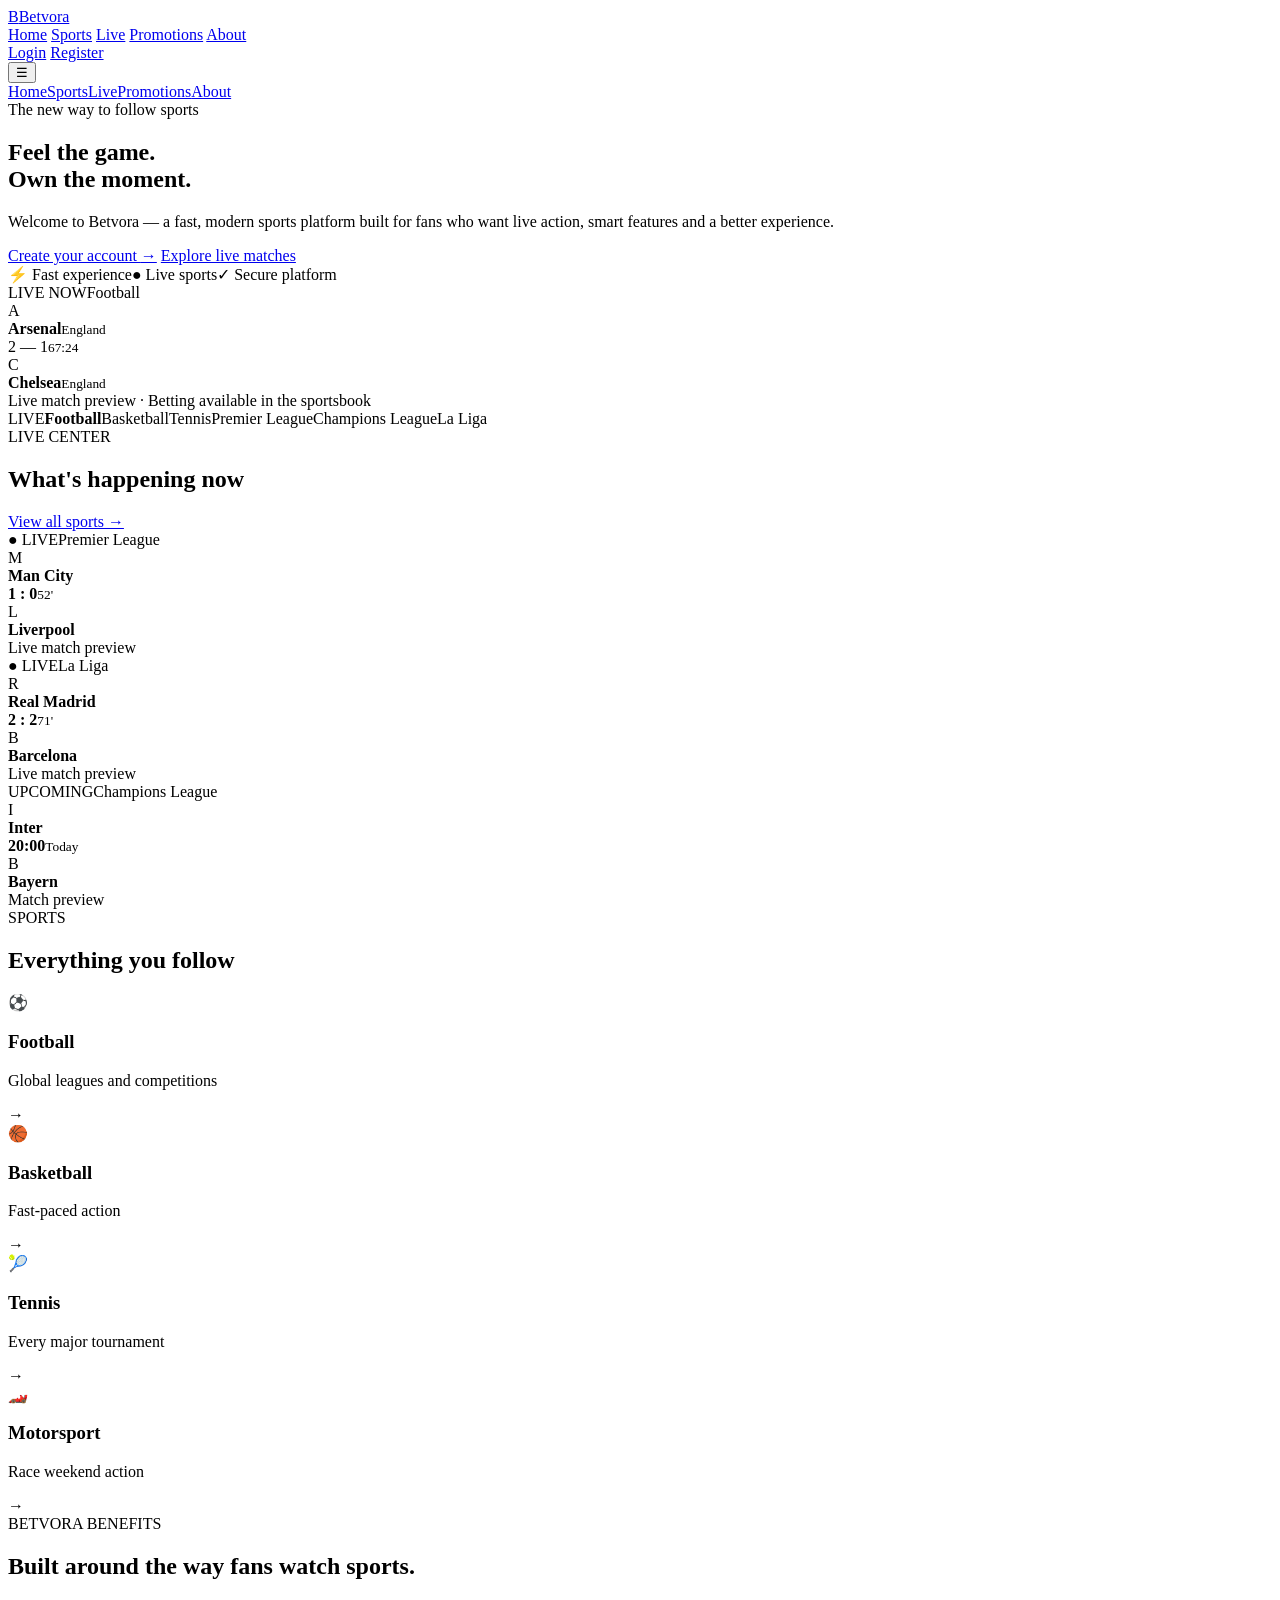
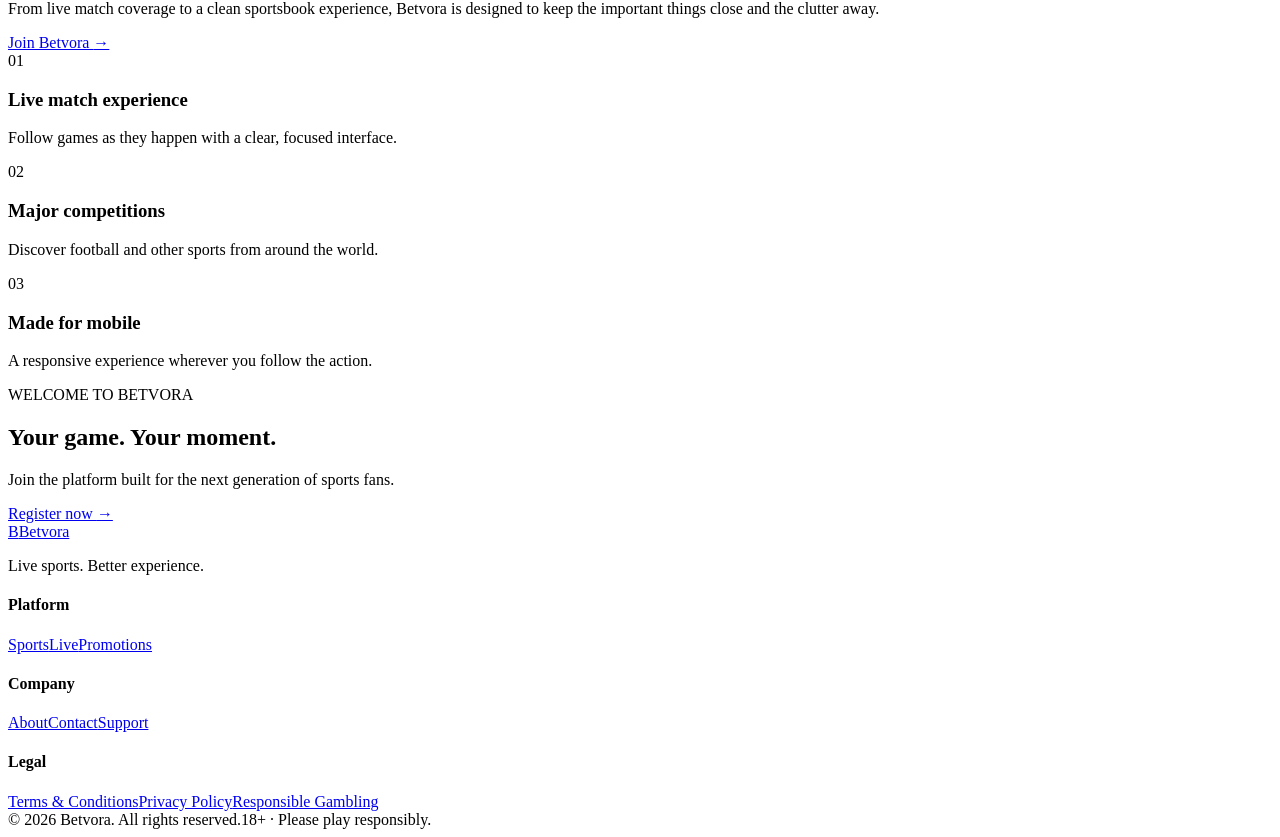
==== index.html @ aaeed939 "Create Betvora landing page" ====
<!DOCTYPE html>
<html lang="en">
<head>
  <meta charset="UTF-8">
  <meta name="viewport" content="width=device-width, initial-scale=1.0">
  <meta name="description" content="Betvora — your modern destination for live sports, football and exciting promotions.">
  <title>Betvora — Live Sports. Better Experience.</title>
  <link rel="stylesheet" href="style.css">
</head>
<body>
  <header class="site-header">
    <div class="container nav-wrap">
      <a class="brand" href="#home" aria-label="Betvora home"><span class="brand-mark">B</span><span>Betvora</span></a>
      <nav class="desktop-nav" aria-label="Main navigation">
        <a href="#home">Home</a>
        <a href="#sports">Sports</a>
        <a href="#live">Live</a>
        <a href="#promotions">Promotions</a>
        <a href="#about">About</a>
      </nav>
      <div class="nav-actions">
        <a class="login-btn" href="#login">Login</a>
        <a class="primary-btn small" href="#register">Register</a>
      </div>
      <button class="menu-btn" id="menuBtn" aria-label="Open menu" aria-expanded="false">☰</button>
    </div>
    <nav class="mobile-nav" id="mobileNav" aria-label="Mobile navigation">
      <a href="#home">Home</a><a href="#sports">Sports</a><a href="#live">Live</a><a href="#promotions">Promotions</a><a href="#about">About</a>
    </nav>
  </header>

  <main>
    <section class="hero" id="home">
      <div class="hero-glow"></div>
      <div class="container hero-grid">
        <div class="hero-copy">
          <div class="eyebrow"><span class="pulse"></span> The new way to follow sports</div>
          <h1>Feel the game.<br><span>Own the moment.</span></h1>
          <p>Welcome to Betvora — a fast, modern sports platform built for fans who want live action, smart features and a better experience.</p>
          <div class="hero-actions">
            <a class="primary-btn" href="#register">Create your account <span>→</span></a>
            <a class="ghost-btn" href="#live">Explore live matches</a>
          </div>
          <div class="trust-row"><span>⚡ Fast experience</span><span>● Live sports</span><span>✓ Secure platform</span></div>
        </div>
        <div class="hero-card">
          <div class="hero-card-top"><span class="live-dot">LIVE NOW</span><span>Football</span></div>
          <div class="featured-match">
            <div class="club"><div class="club-logo">A</div><strong>Arsenal</strong><small>England</small></div>
            <div class="match-score"><span>2 — 1</span><small>67:24</small></div>
            <div class="club"><div class="club-logo alt">C</div><strong>Chelsea</strong><small>England</small></div>
          </div>
          <div class="preview-note">Live match preview · Betting available in the sportsbook</div>
        </div>
      </div>
    </section>

    <section class="ticker">
      <div class="container ticker-inner"><span>LIVE</span><strong>Football</strong><span>Basketball</span><span>Tennis</span><span>Premier League</span><span>Champions League</span><span>La Liga</span></div>
    </section>

    <section class="section" id="live">
      <div class="container">
        <div class="section-heading"><div><span class="section-kicker">LIVE CENTER</span><h2>What's happening now</h2></div><a href="#sports" class="text-link">View all sports →</a></div>
        <div class="match-grid">
          <article class="match-card live-card"><div class="card-meta"><span class="live-label">● LIVE</span><span>Premier League</span></div><div class="teams"><div><div class="mini-logo">M</div><b>Man City</b></div><div class="live-score"><b>1 : 0</b><small>52'</small></div><div><div class="mini-logo">L</div><b>Liverpool</b></div></div><div class="preview-bar">Live match preview</div></article>
          <article class="match-card live-card"><div class="card-meta"><span class="live-label">● LIVE</span><span>La Liga</span></div><div class="teams"><div><div class="mini-logo">R</div><b>Real Madrid</b></div><div class="live-score"><b>2 : 2</b><small>71'</small></div><div><div class="mini-logo">B</div><b>Barcelona</b></div></div><div class="preview-bar">Live match preview</div></article>
          <article class="match-card"><div class="card-meta"><span class="upcoming-label">UPCOMING</span><span>Champions League</span></div><div class="teams"><div><div class="mini-logo">I</div><b>Inter</b></div><div class="live-score"><b>20:00</b><small>Today</small></div><div><div class="mini-logo">B</div><b>Bayern</b></div></div><div class="preview-bar">Match preview</div></article>
        </div>
      </div>
    </section>

    <section class="section dark-section" id="sports">
      <div class="container">
        <div class="section-heading"><div><span class="section-kicker">SPORTS</span><h2>Everything you follow</h2></div></div>
        <div class="sports-grid">
          <div class="sport-card featured"><span class="sport-icon">⚽</span><h3>Football</h3><p>Global leagues and competitions</p><span class="arrow">→</span></div>
          <div class="sport-card"><span class="sport-icon">🏀</span><h3>Basketball</h3><p>Fast-paced action</p><span class="arrow">→</span></div>
          <div class="sport-card"><span class="sport-icon">🎾</span><h3>Tennis</h3><p>Every major tournament</p><span class="arrow">→</span></div>
          <div class="sport-card"><span class="sport-icon">🏎️</span><h3>Motorsport</h3><p>Race weekend action</p><span class="arrow">→</span></div>
        </div>
      </div>
    </section>

    <section class="section" id="promotions">
      <div class="container promo-grid">
        <div><span class="section-kicker">BETVORA BENEFITS</span><h2>Built around the way fans watch sports.</h2><p class="section-text">From live match coverage to a clean sportsbook experience, Betvora is designed to keep the important things close and the clutter away.</p><a class="primary-btn" href="#register">Join Betvora <span>→</span></a></div>
        <div class="benefit-list"><div><span>01</span><div><h3>Live match experience</h3><p>Follow games as they happen with a clear, focused interface.</p></div></div><div><span>02</span><div><h3>Major competitions</h3><p>Discover football and other sports from around the world.</p></div></div><div><span>03</span><div><h3>Made for mobile</h3><p>A responsive experience wherever you follow the action.</p></div></div></div>
      </div>
    </section>

    <section class="cta" id="about"><div class="container"><span class="section-kicker">WELCOME TO BETVORA</span><h2>Your game. Your moment.</h2><p>Join the platform built for the next generation of sports fans.</p><a class="primary-btn" href="#register">Register now <span>→</span></a></div></section>
  </main>

  <footer class="footer"><div class="container footer-grid"><div><a class="brand" href="#home"><span class="brand-mark">B</span><span>Betvora</span></a><p>Live sports. Better experience.</p></div><div><h4>Platform</h4><a href="#sports">Sports</a><a href="#live">Live</a><a href="#promotions">Promotions</a></div><div><h4>Company</h4><a href="#about">About</a><a href="#contact">Contact</a><a href="#support">Support</a></div><div><h4>Legal</h4><a href="#terms">Terms & Conditions</a><a href="#privacy">Privacy Policy</a><a href="#responsible">Responsible Gambling</a></div></div><div class="container footer-bottom"><span>© 2026 Betvora. All rights reserved.</span><span>18+ · Please play responsibly.</span></div></footer>
  <script src="script.js"></script>
</body>
</html>
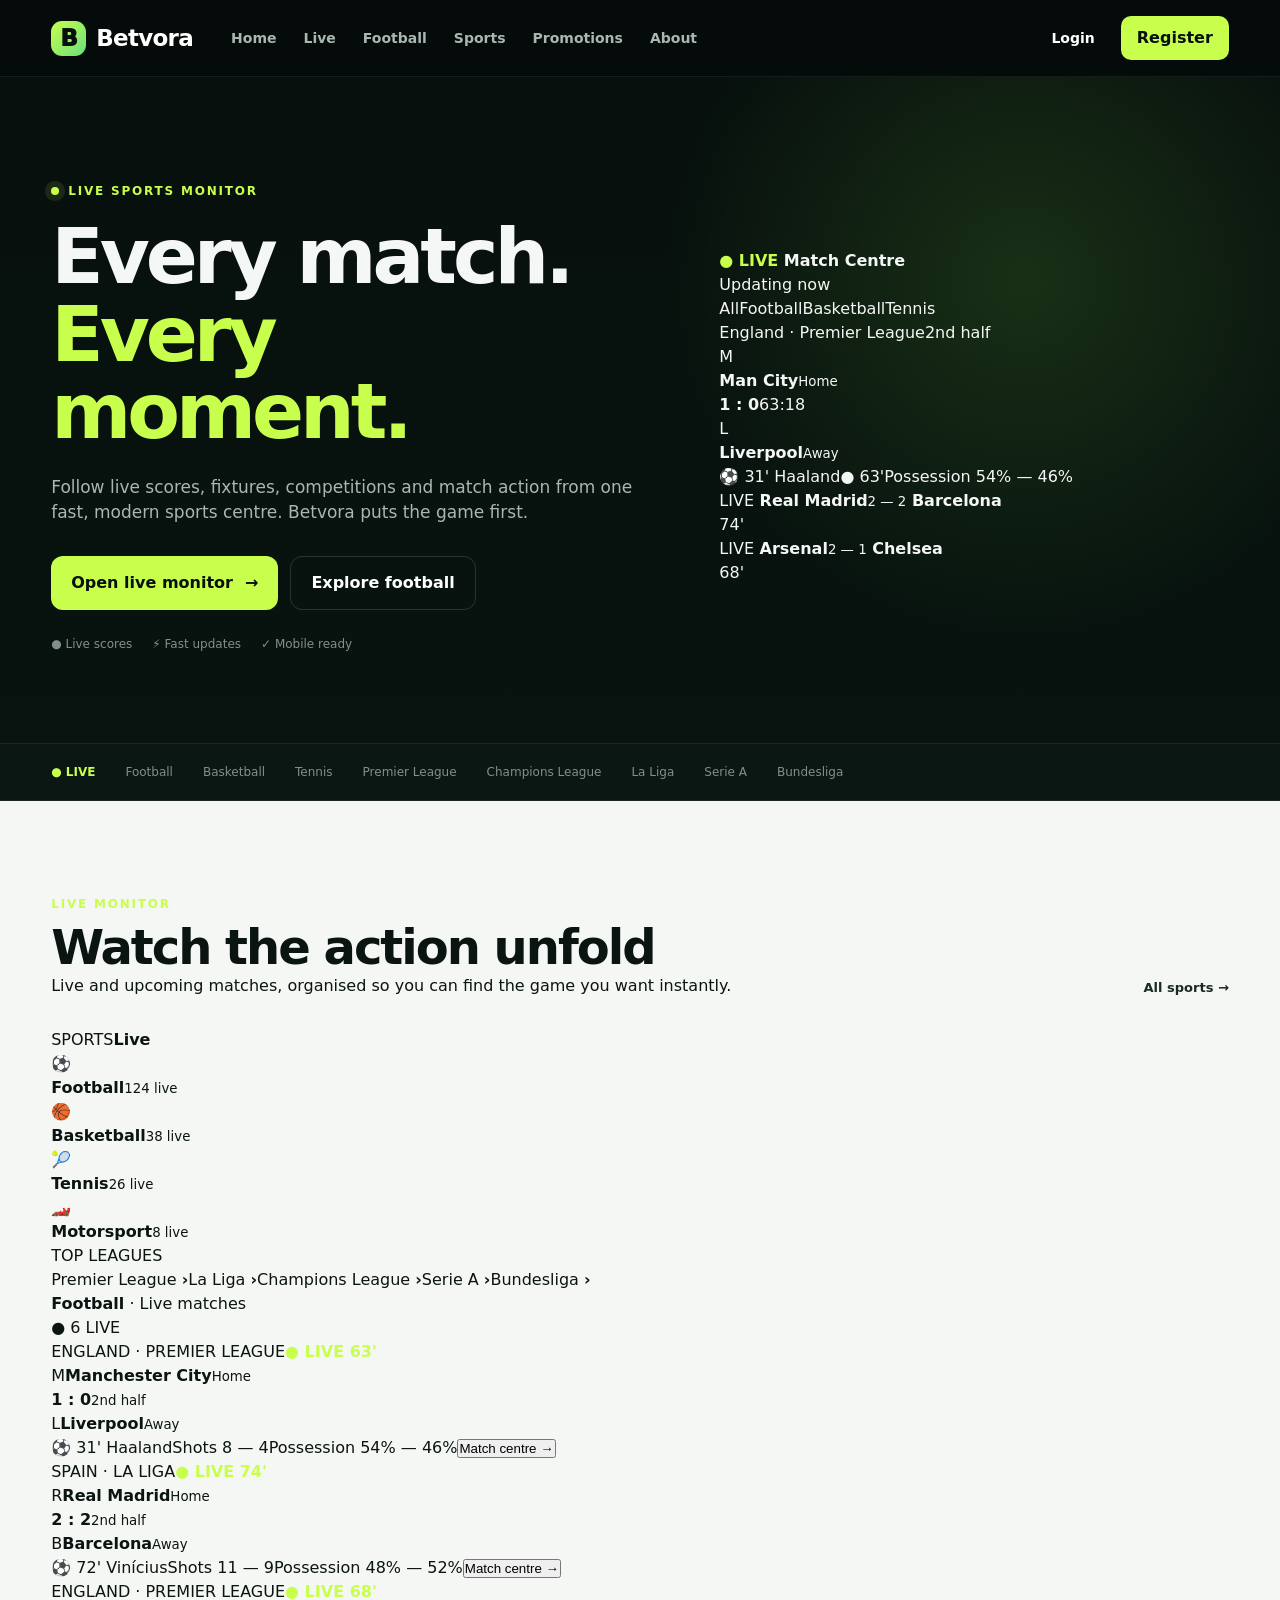
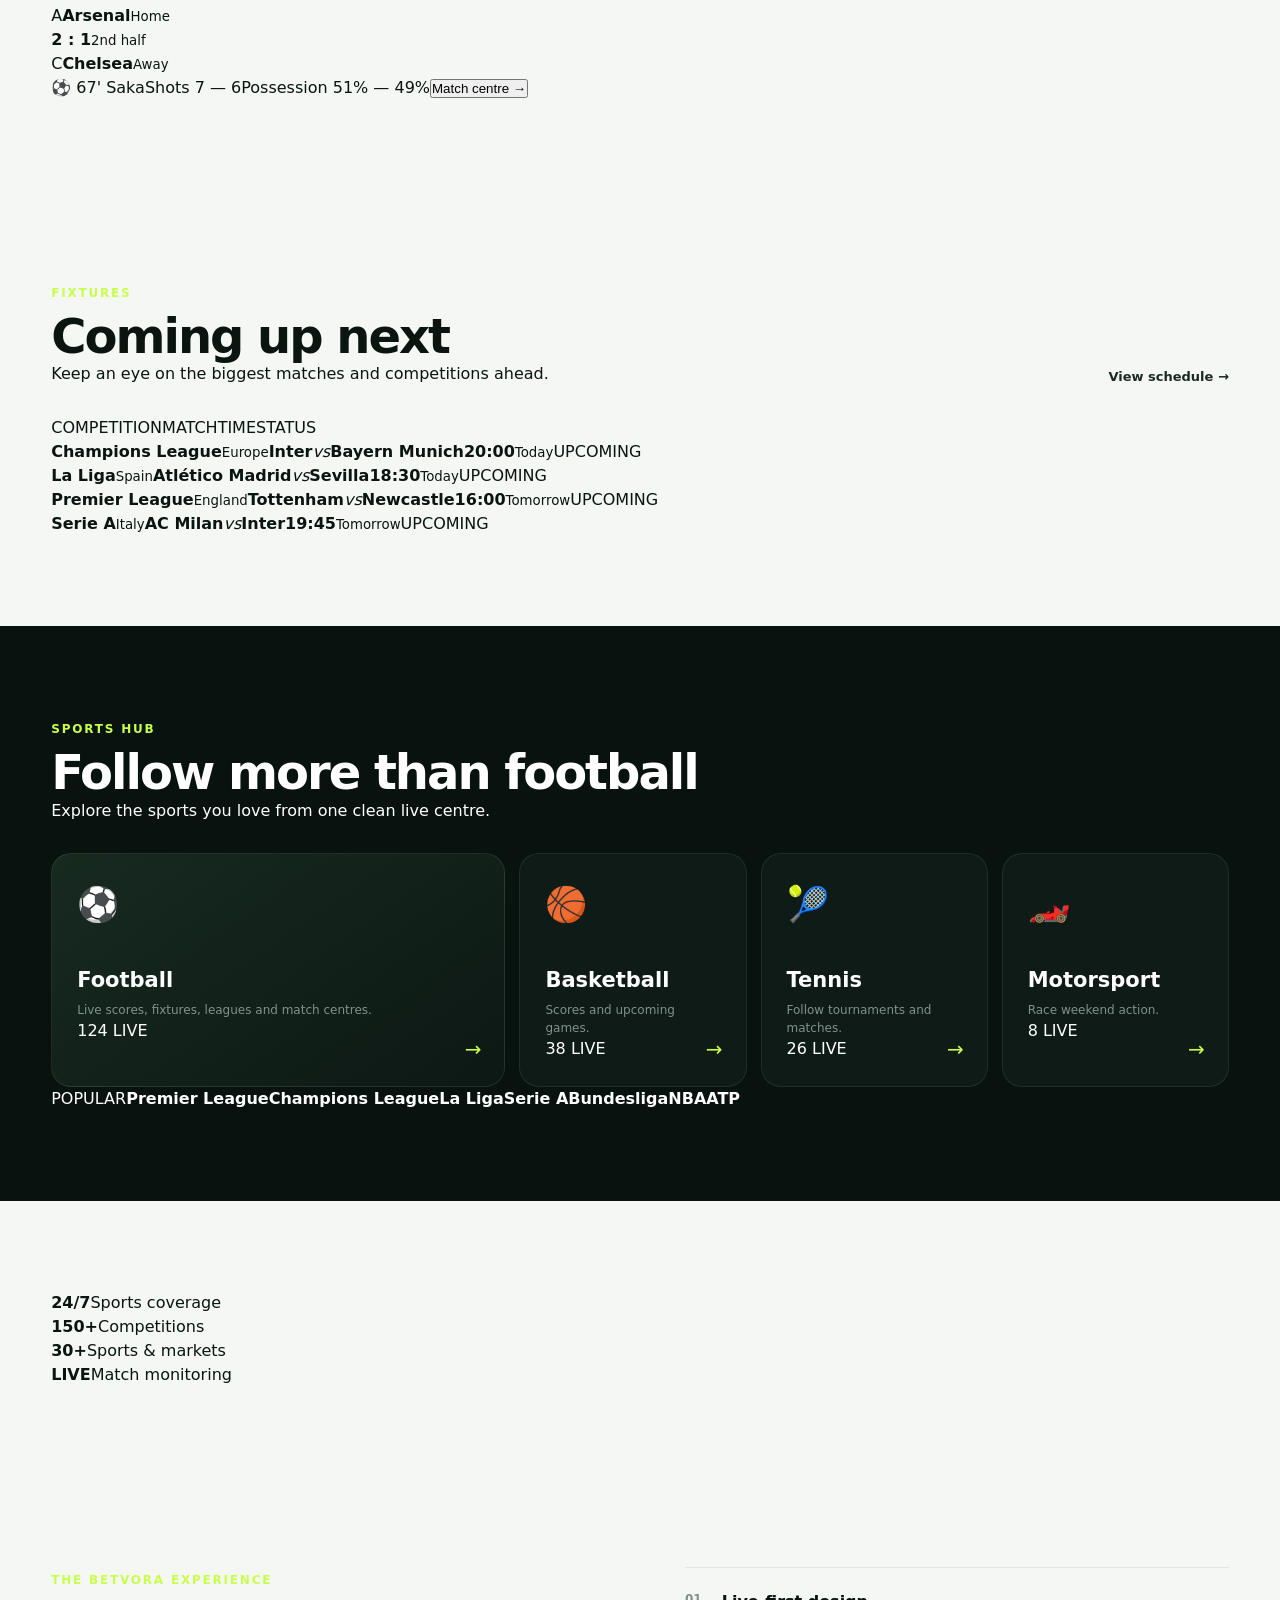
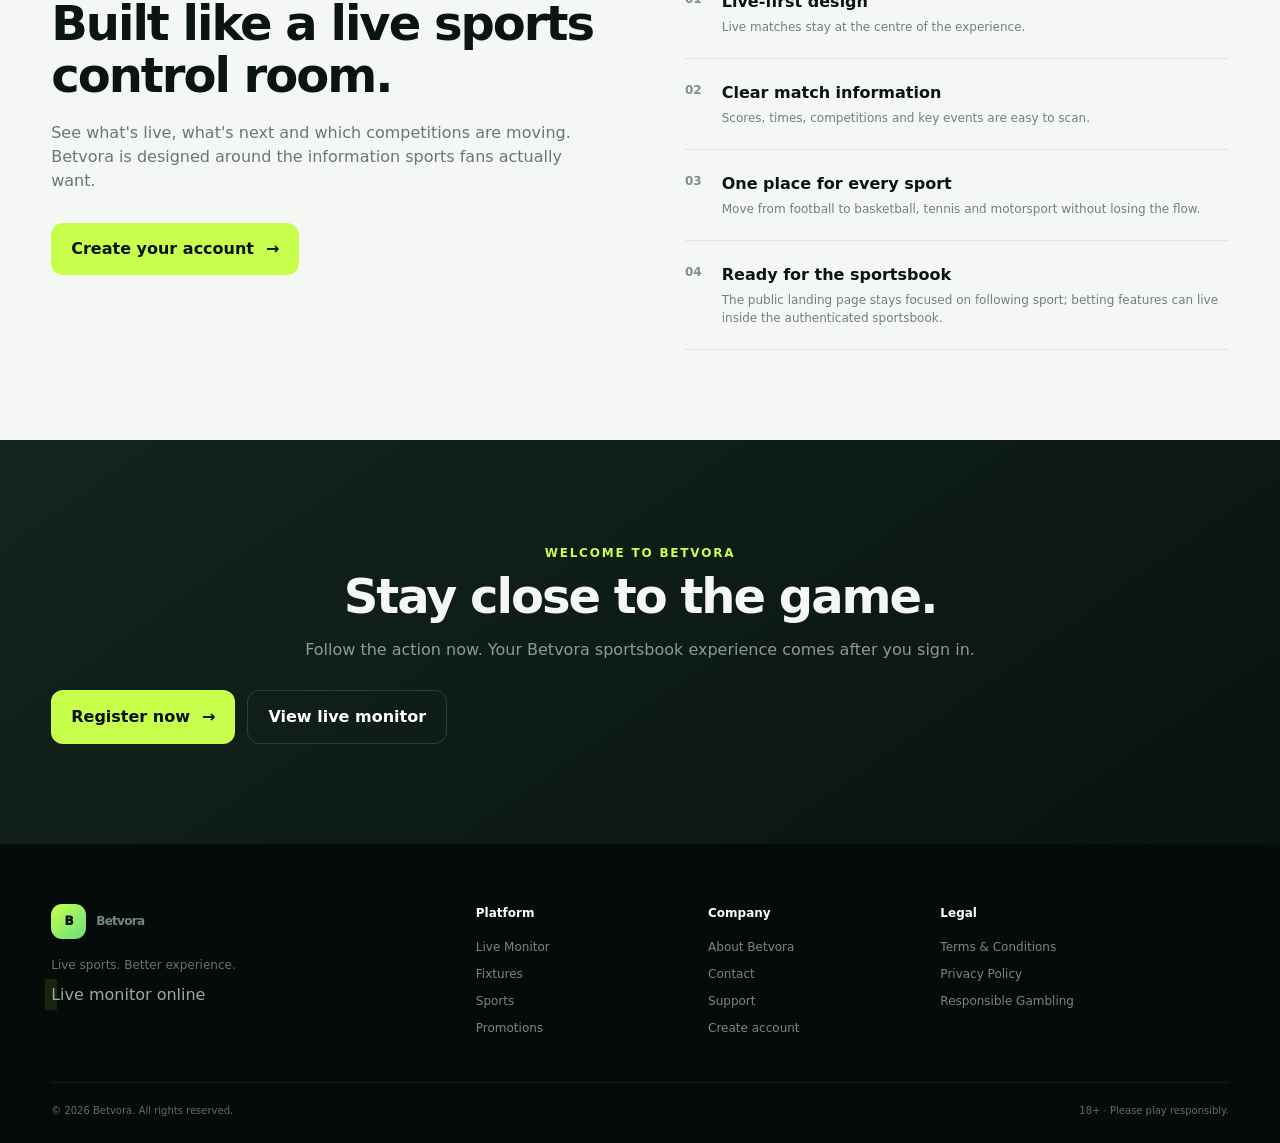
==== commit a866280d: "Redesign Betvora landing page with long live-monitor layout" ====
--- a/index.html
+++ b/index.html
@@ -3,96 +3,103 @@
 <head>
   <meta charset="UTF-8">
   <meta name="viewport" content="width=device-width, initial-scale=1.0">
-  <meta name="description" content="Betvora — your modern destination for live sports, football and exciting promotions.">
-  <title>Betvora — Live Sports. Better Experience.</title>
+  <meta name="description" content="Betvora — live sports, match centre, fixtures and football coverage in one modern platform.">
+  <meta name="theme-color" content="#06110d">
+  <link rel="icon" type="image/svg+xml" href="favicon.svg">
+  <link rel="shortcut icon" href="favicon.svg">
+  <title>Betvora — Live Sports & Match Centre</title>
   <link rel="stylesheet" href="style.css">
 </head>
 <body>
   <header class="site-header">
     <div class="container nav-wrap">
-      <a class="brand" href="#home" aria-label="Betvora home"><span class="brand-mark">B</span><span>Betvora</span></a>
+      <a class="brand" href="#home" aria-label="Betvora home"><span class="brand-mark"><span>B</span></span><span>Betvora</span></a>
       <nav class="desktop-nav" aria-label="Main navigation">
-        <a href="#home">Home</a>
-        <a href="#sports">Sports</a>
-        <a href="#live">Live</a>
-        <a href="#promotions">Promotions</a>
-        <a href="#about">About</a>
+        <a class="active" href="#home">Home</a><a href="#live">Live</a><a href="#football">Football</a><a href="#sports">Sports</a><a href="#promotions">Promotions</a><a href="#about">About</a>
       </nav>
-      <div class="nav-actions">
-        <a class="login-btn" href="#login">Login</a>
-        <a class="primary-btn small" href="#register">Register</a>
-      </div>
+      <div class="nav-actions"><a class="login-btn" href="#login">Login</a><a class="primary-btn small" href="#register">Register</a></div>
       <button class="menu-btn" id="menuBtn" aria-label="Open menu" aria-expanded="false">☰</button>
     </div>
     <nav class="mobile-nav" id="mobileNav" aria-label="Mobile navigation">
-      <a href="#home">Home</a><a href="#sports">Sports</a><a href="#live">Live</a><a href="#promotions">Promotions</a><a href="#about">About</a>
+      <a href="#home">Home</a><a href="#live">Live</a><a href="#football">Football</a><a href="#sports">Sports</a><a href="#promotions">Promotions</a><a href="#about">About</a>
     </nav>
   </header>
 
   <main>
     <section class="hero" id="home">
-      <div class="hero-glow"></div>
-      <div class="container hero-grid">
+      <div class="hero-grid container">
         <div class="hero-copy">
-          <div class="eyebrow"><span class="pulse"></span> The new way to follow sports</div>
-          <h1>Feel the game.<br><span>Own the moment.</span></h1>
-          <p>Welcome to Betvora — a fast, modern sports platform built for fans who want live action, smart features and a better experience.</p>
-          <div class="hero-actions">
-            <a class="primary-btn" href="#register">Create your account <span>→</span></a>
-            <a class="ghost-btn" href="#live">Explore live matches</a>
+          <div class="eyebrow"><span class="pulse"></span> LIVE SPORTS MONITOR</div>
+          <h1>Every match.<br><span>Every moment.</span></h1>
+          <p>Follow live scores, fixtures, competitions and match action from one fast, modern sports centre. Betvora puts the game first.</p>
+          <div class="hero-actions"><a class="primary-btn" href="#live">Open live monitor <span>→</span></a><a class="ghost-btn" href="#football">Explore football</a></div>
+          <div class="trust-row"><span>● Live scores</span><span>⚡ Fast updates</span><span>✓ Mobile ready</span></div>
+        </div>
+
+        <div class="monitor-shell">
+          <div class="monitor-top"><div><span class="live-dot">● LIVE</span><b> Match Centre</b></div><span class="monitor-time">Updating now</span></div>
+          <div class="monitor-tabs"><span class="selected">All</span><span>Football</span><span>Basketball</span><span>Tennis</span></div>
+          <div class="monitor-feature">
+            <div class="competition-line"><span>England · Premier League</span><span class="status">2nd half</span></div>
+            <div class="feature-teams">
+              <div class="monitor-team"><div class="team-badge">M</div><strong>Man City</strong><small>Home</small></div>
+              <div class="big-score"><strong>1 : 0</strong><span>63:18</span></div>
+              <div class="monitor-team"><div class="team-badge alt">L</div><strong>Liverpool</strong><small>Away</small></div>
+            </div>
+            <div class="match-events"><span>⚽ 31' Haaland</span><span>● 63'</span><span>Possession 54% — 46%</span></div>
           </div>
-          <div class="trust-row"><span>⚡ Fast experience</span><span>● Live sports</span><span>✓ Secure platform</span></div>
-        </div>
-        <div class="hero-card">
-          <div class="hero-card-top"><span class="live-dot">LIVE NOW</span><span>Football</span></div>
-          <div class="featured-match">
-            <div class="club"><div class="club-logo">A</div><strong>Arsenal</strong><small>England</small></div>
-            <div class="match-score"><span>2 — 1</span><small>67:24</small></div>
-            <div class="club"><div class="club-logo alt">C</div><strong>Chelsea</strong><small>England</small></div>
-          </div>
-          <div class="preview-note">Live match preview · Betting available in the sportsbook</div>
+          <div class="monitor-mini-row"><div><span class="mini-live">LIVE</span><b> Real Madrid</b><small>2 — 2</small><b> Barcelona</b></div><span>74'</span></div>
+          <div class="monitor-mini-row"><div><span class="mini-live">LIVE</span><b> Arsenal</b><small>2 — 1</small><b> Chelsea</b></div><span>68'</span></div>
         </div>
       </div>
     </section>
 
-    <section class="ticker">
-      <div class="container ticker-inner"><span>LIVE</span><strong>Football</strong><span>Basketball</span><span>Tennis</span><span>Premier League</span><span>Champions League</span><span>La Liga</span></div>
+    <div class="ticker"><div class="ticker-inner container"><span class="ticker-live">● LIVE</span><span>Football</span><span>Basketball</span><span>Tennis</span><span>Premier League</span><span>Champions League</span><span>La Liga</span><span>Serie A</span><span>Bundesliga</span></div></div>
+
+    <section class="section monitor-section" id="live">
+      <div class="container">
+        <div class="section-heading"><div><span class="section-kicker">LIVE MONITOR</span><h2>Watch the action unfold</h2><p>Live and upcoming matches, organised so you can find the game you want instantly.</p></div><a href="#sports" class="text-link">All sports →</a></div>
+        <div class="monitor-layout">
+          <aside class="league-panel"><div class="panel-title"><span>SPORTS</span><b>Live</b></div><a class="league-item active"><span>⚽</span><div><b>Football</b><small>124 live</small></div></a><a class="league-item"><span>🏀</span><div><b>Basketball</b><small>38 live</small></div></a><a class="league-item"><span>🎾</span><div><b>Tennis</b><small>26 live</small></div></a><a class="league-item"><span>🏎️</span><div><b>Motorsport</b><small>8 live</small></div></a><div class="panel-divider"></div><div class="panel-title"><span>TOP LEAGUES</span></div><a class="league-link">Premier League <b>›</b></a><a class="league-link">La Liga <b>›</b></a><a class="league-link">Champions League <b>›</b></a><a class="league-link">Serie A <b>›</b></a><a class="league-link">Bundesliga <b>›</b></a></aside>
+          <div class="live-feed">
+            <div class="feed-header"><div><b>Football</b><span> · Live matches</span></div><span class="live-count">● 6 LIVE</span></div>
+            <article class="feed-card"><div class="feed-league"><span>ENGLAND · PREMIER LEAGUE</span><span class="live-label">● LIVE  63'</span></div><div class="feed-match"><div class="feed-team"><span class="team-badge">M</span><b>Manchester City</b><small>Home</small></div><div class="feed-score"><strong>1 : 0</strong><small>2nd half</small></div><div class="feed-team"><span class="team-badge alt">L</span><b>Liverpool</b><small>Away</small></div></div><div class="feed-footer"><span>⚽ 31' Haaland</span><span>Shots 8 — 4</span><span>Possession 54% — 46%</span><button>Match centre →</button></div></article>
+            <article class="feed-card"><div class="feed-league"><span>SPAIN · LA LIGA</span><span class="live-label">● LIVE  74'</span></div><div class="feed-match"><div class="feed-team"><span class="team-badge red">R</span><b>Real Madrid</b><small>Home</small></div><div class="feed-score"><strong>2 : 2</strong><small>2nd half</small></div><div class="feed-team"><span class="team-badge blue">B</span><b>Barcelona</b><small>Away</small></div></div><div class="feed-footer"><span>⚽ 72' Vinícius</span><span>Shots 11 — 9</span><span>Possession 48% — 52%</span><button>Match centre →</button></div></article>
+            <article class="feed-card"><div class="feed-league"><span>ENGLAND · PREMIER LEAGUE</span><span class="live-label">● LIVE  68'</span></div><div class="feed-match"><div class="feed-team"><span class="team-badge">A</span><b>Arsenal</b><small>Home</small></div><div class="feed-score"><strong>2 : 1</strong><small>2nd half</small></div><div class="feed-team"><span class="team-badge blue">C</span><b>Chelsea</b><small>Away</small></div></div><div class="feed-footer"><span>⚽ 67' Saka</span><span>Shots 7 — 6</span><span>Possession 51% — 49%</span><button>Match centre →</button></div></article>
+          </div>
+        </div>
+      </div>
     </section>
 
-    <section class="section" id="live">
+    <section class="section upcoming-section" id="football">
       <div class="container">
-        <div class="section-heading"><div><span class="section-kicker">LIVE CENTER</span><h2>What's happening now</h2></div><a href="#sports" class="text-link">View all sports →</a></div>
-        <div class="match-grid">
-          <article class="match-card live-card"><div class="card-meta"><span class="live-label">● LIVE</span><span>Premier League</span></div><div class="teams"><div><div class="mini-logo">M</div><b>Man City</b></div><div class="live-score"><b>1 : 0</b><small>52'</small></div><div><div class="mini-logo">L</div><b>Liverpool</b></div></div><div class="preview-bar">Live match preview</div></article>
-          <article class="match-card live-card"><div class="card-meta"><span class="live-label">● LIVE</span><span>La Liga</span></div><div class="teams"><div><div class="mini-logo">R</div><b>Real Madrid</b></div><div class="live-score"><b>2 : 2</b><small>71'</small></div><div><div class="mini-logo">B</div><b>Barcelona</b></div></div><div class="preview-bar">Live match preview</div></article>
-          <article class="match-card"><div class="card-meta"><span class="upcoming-label">UPCOMING</span><span>Champions League</span></div><div class="teams"><div><div class="mini-logo">I</div><b>Inter</b></div><div class="live-score"><b>20:00</b><small>Today</small></div><div><div class="mini-logo">B</div><b>Bayern</b></div></div><div class="preview-bar">Match preview</div></article>
+        <div class="section-heading"><div><span class="section-kicker">FIXTURES</span><h2>Coming up next</h2><p>Keep an eye on the biggest matches and competitions ahead.</p></div><a href="#register" class="text-link">View schedule →</a></div>
+        <div class="fixture-table">
+          <div class="fixture-row fixture-head"><span>COMPETITION</span><span>MATCH</span><span>TIME</span><span>STATUS</span></div>
+          <div class="fixture-row"><span><b>Champions League</b><small>Europe</small></span><span class="fixture-teams"><b>Inter</b><em>vs</em><b>Bayern Munich</b></span><span><b>20:00</b><small>Today</small></span><span class="upcoming-badge">UPCOMING</span></div>
+          <div class="fixture-row"><span><b>La Liga</b><small>Spain</small></span><span class="fixture-teams"><b>Atlético Madrid</b><em>vs</em><b>Sevilla</b></span><span><b>18:30</b><small>Today</small></span><span class="upcoming-badge">UPCOMING</span></div>
+          <div class="fixture-row"><span><b>Premier League</b><small>England</small></span><span class="fixture-teams"><b>Tottenham</b><em>vs</em><b>Newcastle</b></span><span><b>16:00</b><small>Tomorrow</small></span><span class="upcoming-badge">UPCOMING</span></div>
+          <div class="fixture-row"><span><b>Serie A</b><small>Italy</small></span><span class="fixture-teams"><b>AC Milan</b><em>vs</em><b>Inter</b></span><span><b>19:45</b><small>Tomorrow</small></span><span class="upcoming-badge">UPCOMING</span></div>
         </div>
       </div>
     </section>
 
     <section class="section dark-section" id="sports">
       <div class="container">
-        <div class="section-heading"><div><span class="section-kicker">SPORTS</span><h2>Everything you follow</h2></div></div>
-        <div class="sports-grid">
-          <div class="sport-card featured"><span class="sport-icon">⚽</span><h3>Football</h3><p>Global leagues and competitions</p><span class="arrow">→</span></div>
-          <div class="sport-card"><span class="sport-icon">🏀</span><h3>Basketball</h3><p>Fast-paced action</p><span class="arrow">→</span></div>
-          <div class="sport-card"><span class="sport-icon">🎾</span><h3>Tennis</h3><p>Every major tournament</p><span class="arrow">→</span></div>
-          <div class="sport-card"><span class="sport-icon">🏎️</span><h3>Motorsport</h3><p>Race weekend action</p><span class="arrow">→</span></div>
-        </div>
+        <div class="section-heading"><div><span class="section-kicker">SPORTS HUB</span><h2>Follow more than football</h2><p>Explore the sports you love from one clean live centre.</p></div></div>
+        <div class="sports-grid"><div class="sport-card featured"><span class="sport-icon">⚽</span><h3>Football</h3><p>Live scores, fixtures, leagues and match centres.</p><span class="sport-stat">124 LIVE</span><span class="arrow">→</span></div><div class="sport-card"><span class="sport-icon">🏀</span><h3>Basketball</h3><p>Scores and upcoming games.</p><span class="sport-stat">38 LIVE</span><span class="arrow">→</span></div><div class="sport-card"><span class="sport-icon">🎾</span><h3>Tennis</h3><p>Follow tournaments and matches.</p><span class="sport-stat">26 LIVE</span><span class="arrow">→</span></div><div class="sport-card"><span class="sport-icon">🏎️</span><h3>Motorsport</h3><p>Race weekend action.</p><span class="sport-stat">8 LIVE</span><span class="arrow">→</span></div></div>
+        <div class="sport-strip"><span>POPULAR</span><b>Premier League</b><b>Champions League</b><b>La Liga</b><b>Serie A</b><b>Bundesliga</b><b>NBA</b><b>ATP</b></div>
       </div>
     </section>
 
-    <section class="section" id="promotions">
-      <div class="container promo-grid">
-        <div><span class="section-kicker">BETVORA BENEFITS</span><h2>Built around the way fans watch sports.</h2><p class="section-text">From live match coverage to a clean sportsbook experience, Betvora is designed to keep the important things close and the clutter away.</p><a class="primary-btn" href="#register">Join Betvora <span>→</span></a></div>
-        <div class="benefit-list"><div><span>01</span><div><h3>Live match experience</h3><p>Follow games as they happen with a clear, focused interface.</p></div></div><div><span>02</span><div><h3>Major competitions</h3><p>Discover football and other sports from around the world.</p></div></div><div><span>03</span><div><h3>Made for mobile</h3><p>A responsive experience wherever you follow the action.</p></div></div></div>
-      </div>
-    </section>
+    <section class="section stats-section"><div class="container stats-grid"><div><strong>24/7</strong><span>Sports coverage</span></div><div><strong>150+</strong><span>Competitions</span></div><div><strong>30+</strong><span>Sports & markets</span></div><div><strong>LIVE</strong><span>Match monitoring</span></div></div></section>
 
-    <section class="cta" id="about"><div class="container"><span class="section-kicker">WELCOME TO BETVORA</span><h2>Your game. Your moment.</h2><p>Join the platform built for the next generation of sports fans.</p><a class="primary-btn" href="#register">Register now <span>→</span></a></div></section>
+    <section class="section promo-section" id="promotions"><div class="container promo-grid"><div><span class="section-kicker">THE BETVORA EXPERIENCE</span><h2>Built like a live sports control room.</h2><p class="section-text">See what's live, what's next and which competitions are moving. Betvora is designed around the information sports fans actually want.</p><a class="primary-btn" href="#register">Create your account <span>→</span></a></div><div class="benefit-list"><div><span>01</span><div><h3>Live-first design</h3><p>Live matches stay at the centre of the experience.</p></div></div><div><span>02</span><div><h3>Clear match information</h3><p>Scores, times, competitions and key events are easy to scan.</p></div></div><div><span>03</span><div><h3>One place for every sport</h3><p>Move from football to basketball, tennis and motorsport without losing the flow.</p></div></div><div><span>04</span><div><h3>Ready for the sportsbook</h3><p>The public landing page stays focused on following sport; betting features can live inside the authenticated sportsbook.</p></div></div></div></div></section>
+
+    <section class="cta" id="about"><div class="container"><span class="section-kicker">WELCOME TO BETVORA</span><h2>Stay close to the game.</h2><p>Follow the action now. Your Betvora sportsbook experience comes after you sign in.</p><div class="hero-actions centered"><a class="primary-btn" href="#register">Register now <span>→</span></a><a class="ghost-btn" href="#live">View live monitor</a></div></div></section>
   </main>
 
-  <footer class="footer"><div class="container footer-grid"><div><a class="brand" href="#home"><span class="brand-mark">B</span><span>Betvora</span></a><p>Live sports. Better experience.</p></div><div><h4>Platform</h4><a href="#sports">Sports</a><a href="#live">Live</a><a href="#promotions">Promotions</a></div><div><h4>Company</h4><a href="#about">About</a><a href="#contact">Contact</a><a href="#support">Support</a></div><div><h4>Legal</h4><a href="#terms">Terms & Conditions</a><a href="#privacy">Privacy Policy</a><a href="#responsible">Responsible Gambling</a></div></div><div class="container footer-bottom"><span>© 2026 Betvora. All rights reserved.</span><span>18+ · Please play responsibly.</span></div></footer>
+  <footer class="footer"><div class="container footer-grid"><div><a class="brand" href="#home"><span class="brand-mark"><span>B</span></span><span>Betvora</span></a><p>Live sports. Better experience.</p><div class="footer-live"><span class="pulse"></span> Live monitor online</div></div><div><h4>Platform</h4><a href="#live">Live Monitor</a><a href="#football">Fixtures</a><a href="#sports">Sports</a><a href="#promotions">Promotions</a></div><div><h4>Company</h4><a href="#about">About Betvora</a><a href="#contact">Contact</a><a href="#support">Support</a><a href="#register">Create account</a></div><div><h4>Legal</h4><a href="#terms">Terms & Conditions</a><a href="#privacy">Privacy Policy</a><a href="#responsible">Responsible Gambling</a></div></div><div class="container footer-bottom"><span>© 2026 Betvora. All rights reserved.</span><span>18+ · Please play responsibly.</span></div></footer>
   <script src="script.js"></script>
 </body>
 </html>
--- a/style.css
+++ b/style.css
@@ -0,0 +1 @@
+*{box-sizing:border-box;margin:0;padding:0}html{scroll-behavior:smooth}body{font-family:Inter,ui-sans-serif,system-ui,-apple-system,BlinkMacSystemFont,"Segoe UI",sans-serif;background:#07100d;color:#f5f7f6;line-height:1.5}.container{width:min(1180px,92%);margin:auto}.site-header{position:sticky;top:0;z-index:20;background:rgba(5,12,10,.9);backdrop-filter:blur(18px);border-bottom:1px solid rgba(255,255,255,.07)}.nav-wrap{height:76px;display:flex;align-items:center;gap:38px}.brand{display:flex;align-items:center;gap:10px;color:#fff;text-decoration:none;font-weight:800;font-size:23px;letter-spacing:-.7px}.brand-mark{display:grid;place-items:center;width:35px;height:35px;border-radius:11px;background:linear-gradient(135deg,#c8ff4d,#69df7b);color:#07100d;font-weight:950}.desktop-nav{display:flex;gap:27px;margin-right:auto}.desktop-nav a,.mobile-nav a{color:#aab7b1;text-decoration:none;font-size:14px;font-weight:600;transition:.2s}.desktop-nav a:hover,.mobile-nav a:hover{color:#d2ff5a}.nav-actions{display:flex;align-items:center;gap:10px}.login-btn{color:#fff;text-decoration:none;padding:11px 16px;font-weight:700;font-size:14px}.primary-btn,.ghost-btn{display:inline-flex;align-items:center;justify-content:center;gap:12px;border-radius:12px;text-decoration:none;font-weight:800;padding:14px 20px;transition:transform .2s,opacity .2s}.primary-btn{background:#c8ff4d;color:#07100d}.primary-btn:hover,.ghost-btn:hover{transform:translateY(-2px)}.primary-btn.small{padding:10px 16px;border-radius:10px}.ghost-btn{border:1px solid rgba(255,255,255,.14);color:#fff}.menu-btn{display:none;background:none;border:0;color:#fff;font-size:26px}.mobile-nav{display:none;padding:12px 4%;border-top:1px solid rgba(255,255,255,.06)}.mobile-nav.open{display:flex;flex-direction:column;gap:14px}.hero{position:relative;overflow:hidden;padding:105px 0 90px;background:radial-gradient(circle at 80% 30%,rgba(139,255,79,.13),transparent 32%),linear-gradient(180deg,#07100d,#08130f)}.hero-glow{position:absolute;width:420px;height:420px;border-radius:50%;right:-150px;top:20px;background:rgba(200,255,77,.08);filter:blur(70px)}.hero-grid{position:relative;display:grid;grid-template-columns:1.08fr .92fr;gap:70px;align-items:center}.eyebrow,.section-kicker{color:#c8ff4d;font-size:12px;font-weight:900;letter-spacing:1.8px}.eyebrow{display:flex;align-items:center;gap:9px;margin-bottom:18px}.pulse{width:8px;height:8px;border-radius:50%;background:#c8ff4d;box-shadow:0 0 0 6px rgba(200,255,77,.1)}h1{font-size:clamp(48px,6vw,78px);line-height:1.01;letter-spacing:-4px;max-width:700px}h1 span{color:#c8ff4d}.hero-copy>p{max-width:610px;color:#aab7b1;font-size:17px;margin:24px 0 30px}.hero-actions{display:flex;gap:12px;flex-wrap:wrap}.trust-row{display:flex;gap:20px;flex-wrap:wrap;color:#7f9189;font-size:12px;margin-top:25px}.hero-card{border:1px solid rgba(255,255,255,.09);background:linear-gradient(145deg,rgba(255,255,255,.08),rgba(255,255,255,.025));border-radius:24px;padding:24px;box-shadow:0 25px 80px rgba(0,0,0,.3)}.hero-card-top,.card-meta{display:flex;justify-content:space-between;align-items:center;color:#87958f;font-size:12px}.live-dot,.live-label{color:#c8ff4d;font-weight:900}.featured-match{display:grid;grid-template-columns:1fr auto 1fr;gap:15px;align-items:center;text-align:center;padding:55px 10px}.club{display:flex;flex-direction:column;align-items:center;gap:7px}.club strong{font-size:16px}.club small,.match-score small{color:#7f9189;font-size:11px}.club-logo,.mini-logo{display:grid;place-items:center;border-radius:50%;background:#e8eee9;color:#101a16;font-weight:900}.club-logo{width:65px;height:65px;font-size:25px}.club-logo.alt{background:#b5c7ff}.match-score{display:flex;flex-direction:column;gap:5px}.match-score span{font-size:27px;font-weight:900}.preview-note,.preview-bar{text-align:center;color:#82918b;font-size:11px;padding-top:15px;border-top:1px solid rgba(255,255,255,.07)}.ticker{border-top:1px solid rgba(255,255,255,.07);border-bottom:1px solid rgba(255,255,255,.07);background:#0b1713}.ticker-inner{display:flex;align-items:center;gap:30px;overflow:hidden;height:56px;color:#809089;font-size:12px;white-space:nowrap}.ticker-inner span:first-child{color:#c8ff4d;font-weight:900}.section{padding:90px 0;background:#f5f7f4;color:#0a1511}.dark-section{background:#08120f;color:#fff}.section-heading{display:flex;align-items:end;justify-content:space-between;margin-bottom:30px}.section-heading h2,.promo-grid h2,.cta h2{font-size:clamp(31px,4vw,48px);line-height:1.08;letter-spacing:-2px;margin-top:7px}.text-link{color:#1a2b24;text-decoration:none;font-weight:800;font-size:13px}.match-grid{display:grid;grid-template-columns:repeat(3,1fr);gap:16px}.match-card{background:#fff;border:1px solid #e3e9e5;border-radius:18px;padding:20px;box-shadow:0 8px 30px rgba(14,35,24,.05)}.dark-section .match-card{background:#101d18;border-color:rgba(255,255,255,.08)}.card-meta{margin-bottom:30px}.upcoming-label{font-weight:900;color:#5e7068}.teams{display:grid;grid-template-columns:1fr auto 1fr;align-items:center;text-align:center;gap:8px}.teams>div{display:flex;flex-direction:column;align-items:center;gap:8px}.mini-logo{width:38px;height:38px;font-size:14px}.live-score b{font-size:18px}.live-score small{font-size:10px;color:#7f9189}.preview-bar{margin-top:25px}.sports-grid{display:grid;grid-template-columns:2fr 1fr 1fr 1fr;gap:14px}.sport-card{min-height:190px;border:1px solid rgba(255,255,255,.08);border-radius:20px;padding:25px;position:relative;background:#0e1b16;overflow:hidden}.sport-card.featured{background:linear-gradient(145deg,#172a20,#0d1814)}.sport-icon{font-size:34px}.sport-card h3{margin-top:35px;font-size:21px}.sport-card p{color:#82918b;font-size:12px;margin-top:4px}.arrow{position:absolute;right:23px;bottom:22px;color:#c8ff4d;font-size:20px}.promo-grid{display:grid;grid-template-columns:1fr 1fr;gap:90px;align-items:start}.section-text{color:#687870;max-width:520px;margin:20px 0 30px}.benefit-list{display:flex;flex-direction:column;gap:0}.benefit-list>div{display:flex;gap:20px;padding:22px 0;border-bottom:1px solid #e0e7e2}.benefit-list>div:first-child{border-top:1px solid #e0e7e2}.benefit-list>div>span{color:#809089;font-size:12px;font-weight:900}.benefit-list h3{font-size:16px}.benefit-list p{color:#718078;font-size:12px;margin-top:4px}.cta{text-align:center;padding:100px 0;background:linear-gradient(145deg,#13251c,#08120f)}.cta p{color:#8c9b94;margin:15px 0 28px}.footer{background:#050b08;color:#9aa9a2;padding:60px 0 25px}.footer-grid{display:grid;grid-template-columns:2fr 1fr 1fr 1.5fr;gap:40px}.footer-grid>div{display:flex;flex-direction:column;gap:9px}.footer-grid .brand{margin-bottom:8px}.footer-grid p{font-size:12px;color:#66756e}.footer-grid h4{color:#fff;font-size:12px;margin-bottom:7px}.footer-grid a{color:#78877f;text-decoration:none;font-size:12px}.footer-grid a:hover{color:#c8ff4d}.footer-bottom{display:flex;justify-content:space-between;border-top:1px solid rgba(255,255,255,.07);margin-top:45px;padding-top:20px;font-size:10px;color:#5f6d67}@media(max-width:850px){.desktop-nav,.nav-actions{display:none}.menu-btn{display:block;margin-left:auto}.hero{padding:75px 0}.hero-grid,.promo-grid{grid-template-columns:1fr;gap:45px}.match-grid{grid-template-columns:1fr}.sports-grid{grid-template-columns:1fr 1fr}.footer-grid{grid-template-columns:1fr 1fr}h1{letter-spacing:-2.5px}.section-heading{align-items:start;gap:15px;flex-direction:column}}@media(max-width:520px){.hero-card{padding:17px}.featured-match{padding:38px 0}.sports-grid,.footer-grid{grid-template-columns:1fr}.hero-actions>*{width:100%}.ticker-inner{gap:20px}.footer-bottom{flex-direction:column;gap:7px}}
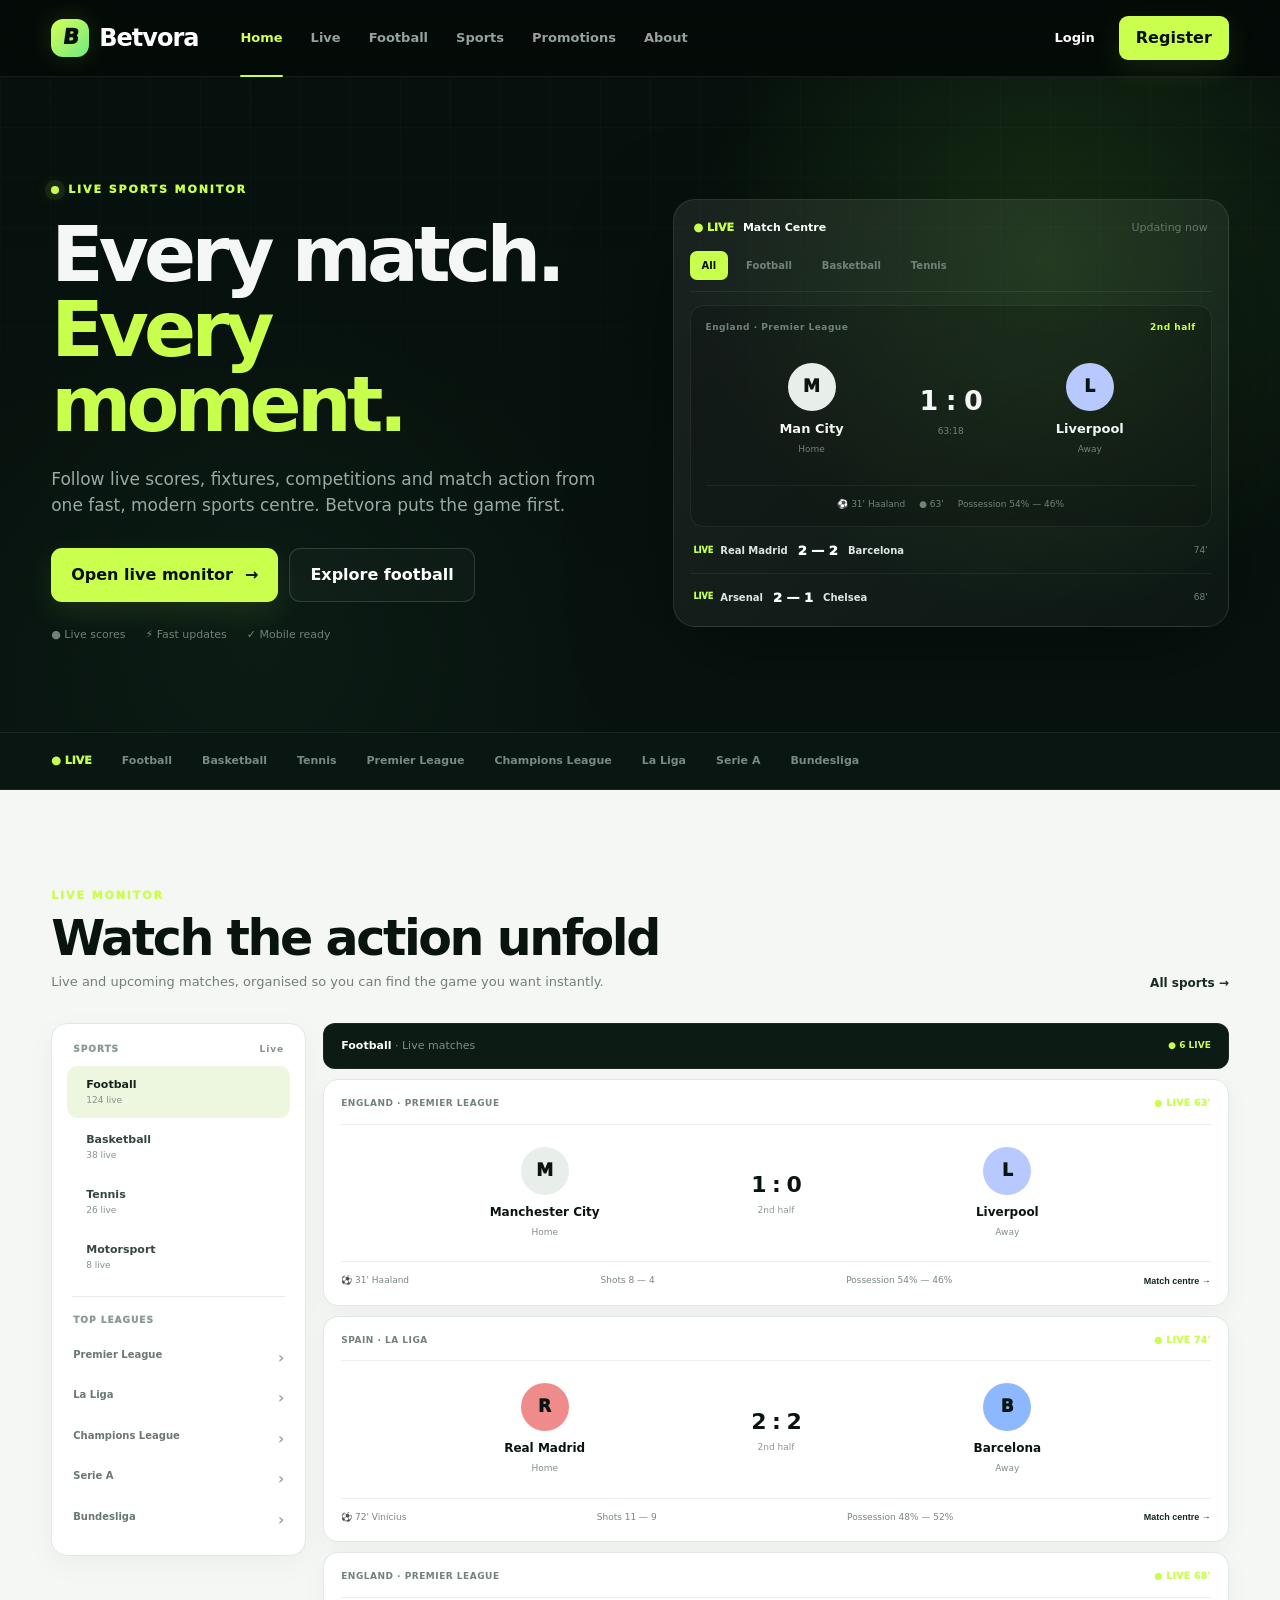
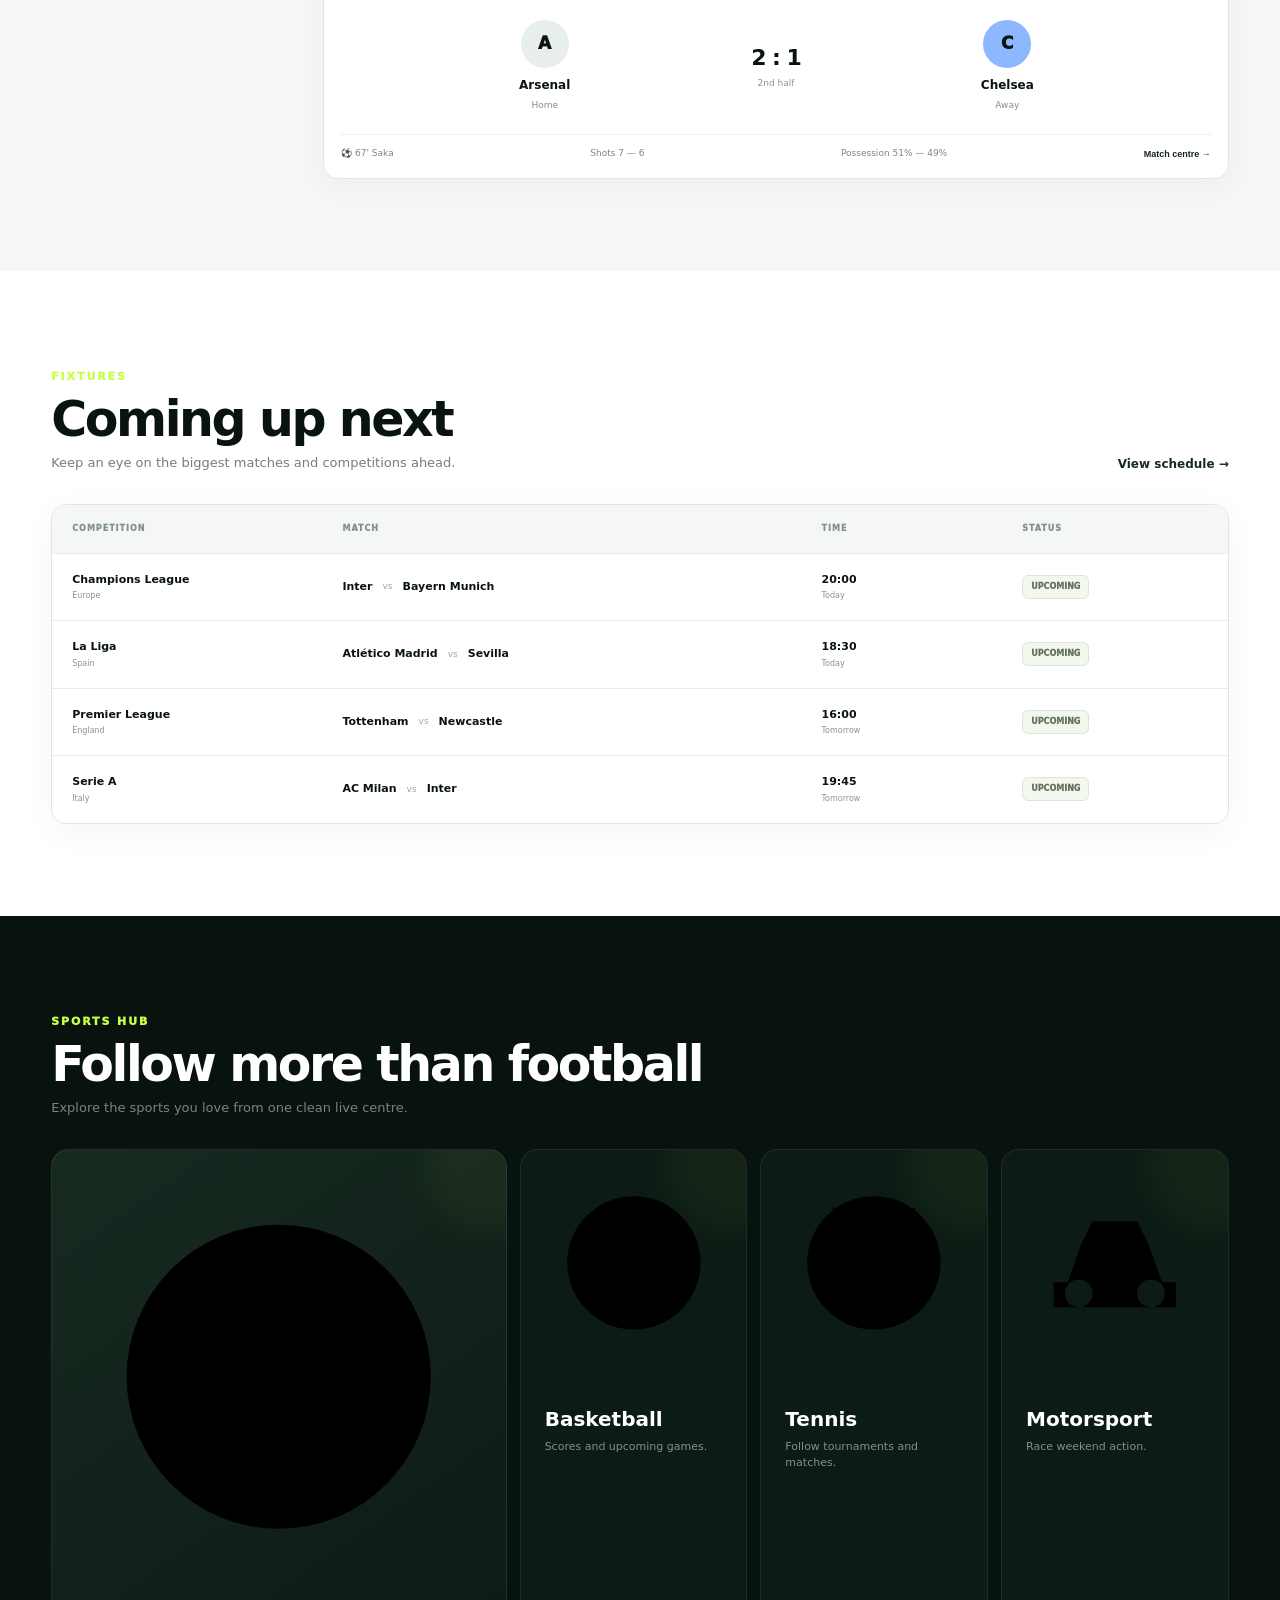
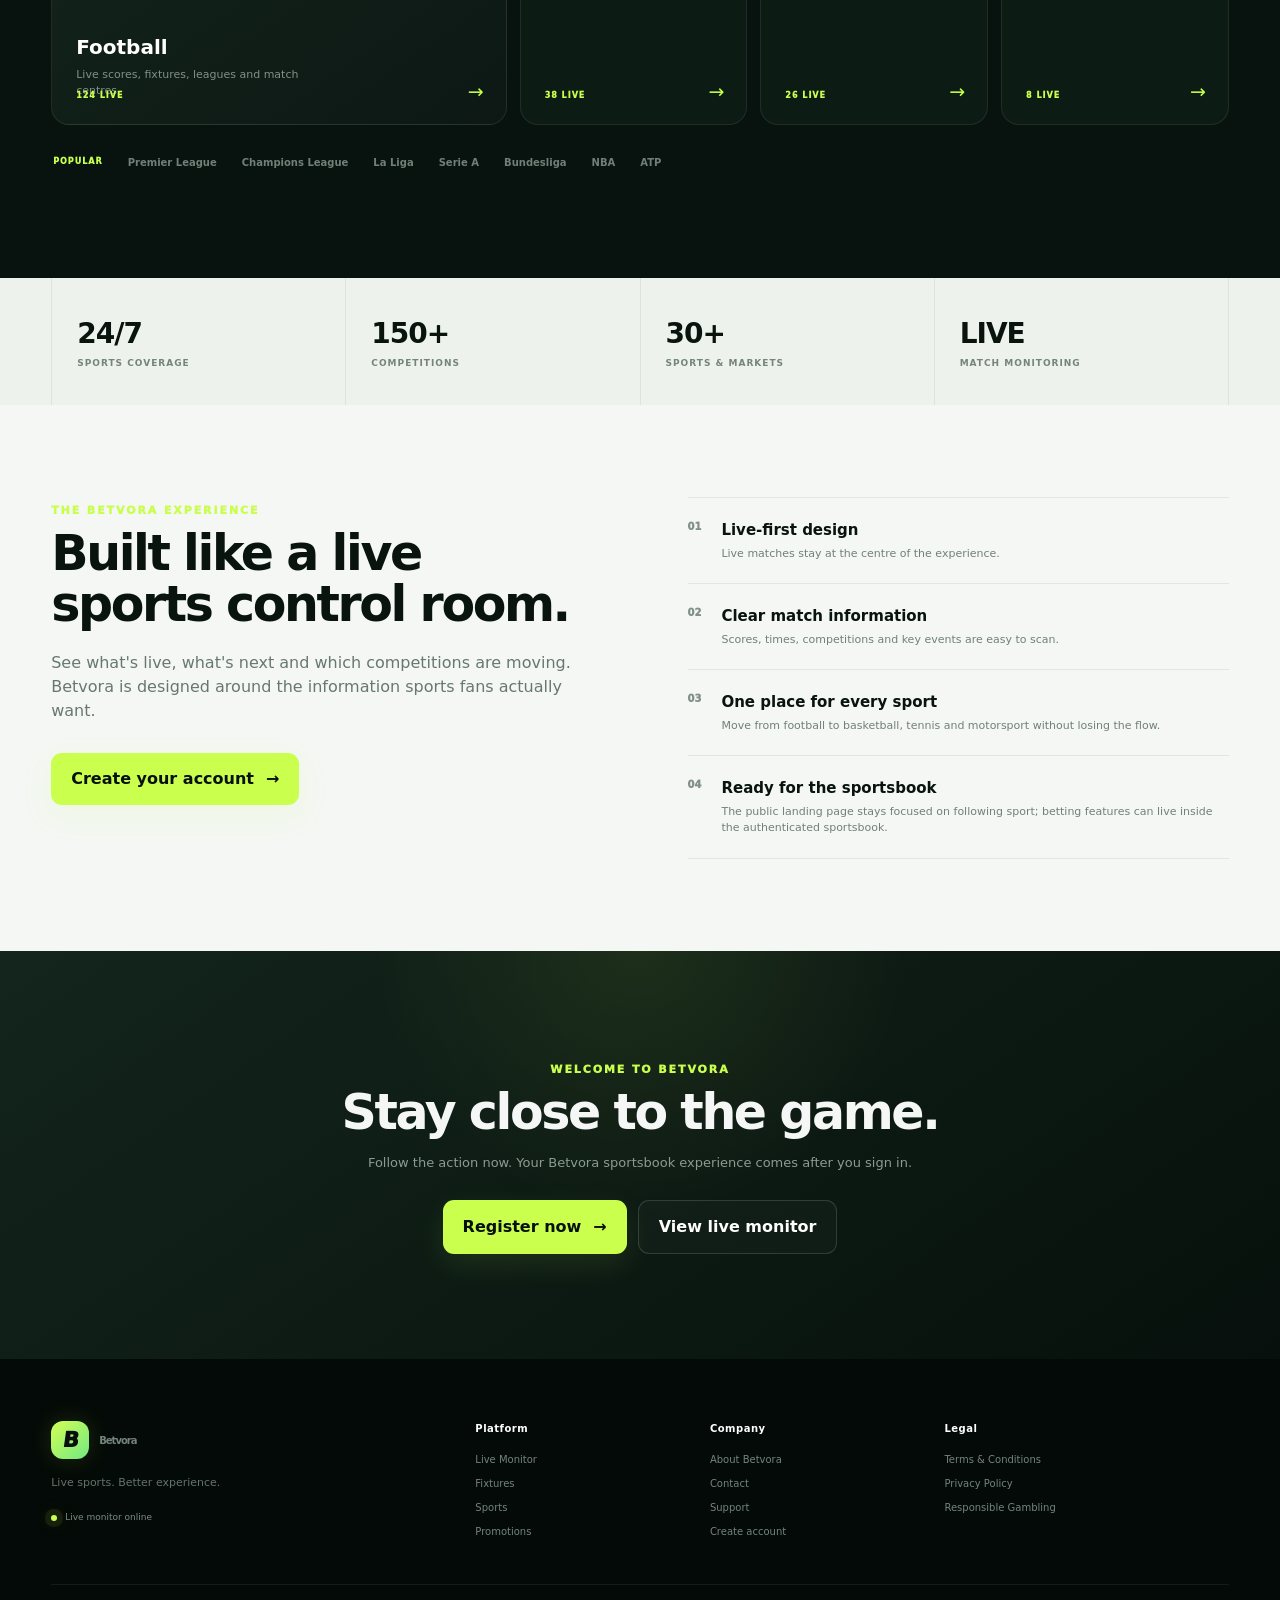
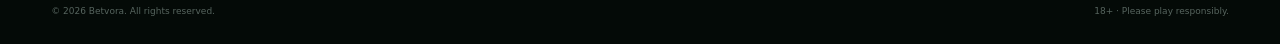
==== commit 0da10d66: "Replace sports emoji with custom SVG sports icons" ====
--- a/index.html
+++ b/index.html
@@ -60,7 +60,13 @@
       <div class="container">
         <div class="section-heading"><div><span class="section-kicker">LIVE MONITOR</span><h2>Watch the action unfold</h2><p>Live and upcoming matches, organised so you can find the game you want instantly.</p></div><a href="#sports" class="text-link">All sports →</a></div>
         <div class="monitor-layout">
-          <aside class="league-panel"><div class="panel-title"><span>SPORTS</span><b>Live</b></div><a class="league-item active"><span>⚽</span><div><b>Football</b><small>124 live</small></div></a><a class="league-item"><span>🏀</span><div><b>Basketball</b><small>38 live</small></div></a><a class="league-item"><span>🎾</span><div><b>Tennis</b><small>26 live</small></div></a><a class="league-item"><span>🏎️</span><div><b>Motorsport</b><small>8 live</small></div></a><div class="panel-divider"></div><div class="panel-title"><span>TOP LEAGUES</span></div><a class="league-link">Premier League <b>›</b></a><a class="league-link">La Liga <b>›</b></a><a class="league-link">Champions League <b>›</b></a><a class="league-link">Serie A <b>›</b></a><a class="league-link">Bundesliga <b>›</b></a></aside>
+          <aside class="league-panel"><div class="panel-title"><span>SPORTS</span><b>Live</b></div>
+            <a class="league-item active"><span class="sport-svg football-icon" aria-hidden="true"><svg viewBox="0 0 64 64"><circle cx="32" cy="32" r="24"/><path d="M32 8v12M12 22l11 8M52 22 41 30M20 50l8-12h8l8 12M23 30l4 8h10l4-8-9-6z"/></svg></span><div><b>Football</b><small>124 live</small></div></a>
+            <a class="league-item"><span class="sport-svg basketball-icon" aria-hidden="true"><svg viewBox="0 0 64 64"><circle cx="32" cy="32" r="24"/><path d="M8 32h48M32 8c9 8 14 15 14 24s-5 16-14 24M32 8c-9 8-14 15-14 24s5 16 14 24"/></svg></span><div><b>Basketball</b><small>38 live</small></div></a>
+            <a class="league-item"><span class="sport-svg tennis-icon" aria-hidden="true"><svg viewBox="0 0 64 64"><circle cx="32" cy="32" r="24"/><path d="M17 12c11 4 18 11 20 20s-1 17-10 20M47 12c-11 4-18 11-20 20s1 17 10 20"/></svg></span><div><b>Tennis</b><small>26 live</small></div></a>
+            <a class="league-item"><span class="sport-svg motors-icon" aria-hidden="true"><svg viewBox="0 0 64 64"><path d="M10 39h5l5-14h24l5 14h5v9H10zM20 25l4-8h16l4 8M19 48a5 5 0 1 0 0-10 5 5 0 0 0 0 10M45 48a5 5 0 1 0 0-10 5 5 0 0 0 0 10"/></svg></span><div><b>Motorsport</b><small>8 live</small></div></a>
+            <div class="panel-divider"></div><div class="panel-title"><span>TOP LEAGUES</span></div><a class="league-link">Premier League <b>›</b></a><a class="league-link">La Liga <b>›</b></a><a class="league-link">Champions League <b>›</b></a><a class="league-link">Serie A <b>›</b></a><a class="league-link">Bundesliga <b>›</b></a>
+          </aside>
           <div class="live-feed">
             <div class="feed-header"><div><b>Football</b><span> · Live matches</span></div><span class="live-count">● 6 LIVE</span></div>
             <article class="feed-card"><div class="feed-league"><span>ENGLAND · PREMIER LEAGUE</span><span class="live-label">● LIVE  63'</span></div><div class="feed-match"><div class="feed-team"><span class="team-badge">M</span><b>Manchester City</b><small>Home</small></div><div class="feed-score"><strong>1 : 0</strong><small>2nd half</small></div><div class="feed-team"><span class="team-badge alt">L</span><b>Liverpool</b><small>Away</small></div></div><div class="feed-footer"><span>⚽ 31' Haaland</span><span>Shots 8 — 4</span><span>Possession 54% — 46%</span><button>Match centre →</button></div></article>
@@ -72,34 +78,25 @@
     </section>
 
     <section class="section upcoming-section" id="football">
-      <div class="container">
-        <div class="section-heading"><div><span class="section-kicker">FIXTURES</span><h2>Coming up next</h2><p>Keep an eye on the biggest matches and competitions ahead.</p></div><a href="#register" class="text-link">View schedule →</a></div>
-        <div class="fixture-table">
-          <div class="fixture-row fixture-head"><span>COMPETITION</span><span>MATCH</span><span>TIME</span><span>STATUS</span></div>
-          <div class="fixture-row"><span><b>Champions League</b><small>Europe</small></span><span class="fixture-teams"><b>Inter</b><em>vs</em><b>Bayern Munich</b></span><span><b>20:00</b><small>Today</small></span><span class="upcoming-badge">UPCOMING</span></div>
-          <div class="fixture-row"><span><b>La Liga</b><small>Spain</small></span><span class="fixture-teams"><b>Atlético Madrid</b><em>vs</em><b>Sevilla</b></span><span><b>18:30</b><small>Today</small></span><span class="upcoming-badge">UPCOMING</span></div>
-          <div class="fixture-row"><span><b>Premier League</b><small>England</small></span><span class="fixture-teams"><b>Tottenham</b><em>vs</em><b>Newcastle</b></span><span><b>16:00</b><small>Tomorrow</small></span><span class="upcoming-badge">UPCOMING</span></div>
-          <div class="fixture-row"><span><b>Serie A</b><small>Italy</small></span><span class="fixture-teams"><b>AC Milan</b><em>vs</em><b>Inter</b></span><span><b>19:45</b><small>Tomorrow</small></span><span class="upcoming-badge">UPCOMING</span></div>
-        </div>
+      <div class="container"><div class="section-heading"><div><span class="section-kicker">FIXTURES</span><h2>Coming up next</h2><p>Keep an eye on the biggest matches and competitions ahead.</p></div><a href="#register" class="text-link">View schedule →</a></div>
+        <div class="fixture-table"><div class="fixture-row fixture-head"><span>COMPETITION</span><span>MATCH</span><span>TIME</span><span>STATUS</span></div><div class="fixture-row"><span><b>Champions League</b><small>Europe</small></span><span class="fixture-teams"><b>Inter</b><em>vs</em><b>Bayern Munich</b></span><span><b>20:00</b><small>Today</small></span><span class="upcoming-badge">UPCOMING</span></div><div class="fixture-row"><span><b>La Liga</b><small>Spain</small></span><span class="fixture-teams"><b>Atlético Madrid</b><em>vs</em><b>Sevilla</b></span><span><b>18:30</b><small>Today</small></span><span class="upcoming-badge">UPCOMING</span></div><div class="fixture-row"><span><b>Premier League</b><small>England</small></span><span class="fixture-teams"><b>Tottenham</b><em>vs</em><b>Newcastle</b></span><span><b>16:00</b><small>Tomorrow</small></span><span class="upcoming-badge">UPCOMING</span></div><div class="fixture-row"><span><b>Serie A</b><small>Italy</small></span><span class="fixture-teams"><b>AC Milan</b><em>vs</em><b>Inter</b></span><span><b>19:45</b><small>Tomorrow</small></span><span class="upcoming-badge">UPCOMING</span></div></div>
       </div>
     </section>
 
-    <section class="section dark-section" id="sports">
-      <div class="container">
-        <div class="section-heading"><div><span class="section-kicker">SPORTS HUB</span><h2>Follow more than football</h2><p>Explore the sports you love from one clean live centre.</p></div></div>
-        <div class="sports-grid"><div class="sport-card featured"><span class="sport-icon">⚽</span><h3>Football</h3><p>Live scores, fixtures, leagues and match centres.</p><span class="sport-stat">124 LIVE</span><span class="arrow">→</span></div><div class="sport-card"><span class="sport-icon">🏀</span><h3>Basketball</h3><p>Scores and upcoming games.</p><span class="sport-stat">38 LIVE</span><span class="arrow">→</span></div><div class="sport-card"><span class="sport-icon">🎾</span><h3>Tennis</h3><p>Follow tournaments and matches.</p><span class="sport-stat">26 LIVE</span><span class="arrow">→</span></div><div class="sport-card"><span class="sport-icon">🏎️</span><h3>Motorsport</h3><p>Race weekend action.</p><span class="sport-stat">8 LIVE</span><span class="arrow">→</span></div></div>
-        <div class="sport-strip"><span>POPULAR</span><b>Premier League</b><b>Champions League</b><b>La Liga</b><b>Serie A</b><b>Bundesliga</b><b>NBA</b><b>ATP</b></div>
-      </div>
-    </section>
+    <section class="section dark-section" id="sports"><div class="container"><div class="section-heading"><div><span class="section-kicker">SPORTS HUB</span><h2>Follow more than football</h2><p>Explore the sports you love from one clean live centre.</p></div></div>
+      <div class="sports-grid">
+        <div class="sport-card featured"><span class="sport-icon football-icon"><svg viewBox="0 0 64 64"><circle cx="32" cy="32" r="24"/><path d="M32 8v12M12 22l11 8M52 22 41 30M20 50l8-12h8l8 12M23 30l4 8h10l4-8-9-6z"/></svg></span><h3>Football</h3><p>Live scores, fixtures, leagues and match centres.</p><span class="sport-stat">124 LIVE</span><span class="arrow">→</span></div>
+        <div class="sport-card"><span class="sport-icon basketball-icon"><svg viewBox="0 0 64 64"><circle cx="32" cy="32" r="24"/><path d="M8 32h48M32 8c9 8 14 15 14 24s-5 16-14 24M32 8c-9 8-14 15-14 24s5 16 14 24"/></svg></span><h3>Basketball</h3><p>Scores and upcoming games.</p><span class="sport-stat">38 LIVE</span><span class="arrow">→</span></div>
+        <div class="sport-card"><span class="sport-icon tennis-icon"><svg viewBox="0 0 64 64"><circle cx="32" cy="32" r="24"/><path d="M17 12c11 4 18 11 20 20s-1 17-10 20M47 12c-11 4-18 11-20 20s1 17 10 20"/></svg></span><h3>Tennis</h3><p>Follow tournaments and matches.</p><span class="sport-stat">26 LIVE</span><span class="arrow">→</span></div>
+        <div class="sport-card"><span class="sport-icon motors-icon"><svg viewBox="0 0 64 64"><path d="M10 39h5l5-14h24l5 14h5v9H10zM20 25l4-8h16l4 8M19 48a5 5 0 1 0 0-10 5 5 0 0 0 0 10M45 48a5 5 0 1 0 0-10 5 5 0 0 0 0 10"/></svg></span><h3>Motorsport</h3><p>Race weekend action.</p><span class="sport-stat">8 LIVE</span><span class="arrow">→</span></div>
+      </div><div class="sport-strip"><span>POPULAR</span><b>Premier League</b><b>Champions League</b><b>La Liga</b><b>Serie A</b><b>Bundesliga</b><b>NBA</b><b>ATP</b></div>
+    </div></section>
 
     <section class="section stats-section"><div class="container stats-grid"><div><strong>24/7</strong><span>Sports coverage</span></div><div><strong>150+</strong><span>Competitions</span></div><div><strong>30+</strong><span>Sports & markets</span></div><div><strong>LIVE</strong><span>Match monitoring</span></div></div></section>
-
     <section class="section promo-section" id="promotions"><div class="container promo-grid"><div><span class="section-kicker">THE BETVORA EXPERIENCE</span><h2>Built like a live sports control room.</h2><p class="section-text">See what's live, what's next and which competitions are moving. Betvora is designed around the information sports fans actually want.</p><a class="primary-btn" href="#register">Create your account <span>→</span></a></div><div class="benefit-list"><div><span>01</span><div><h3>Live-first design</h3><p>Live matches stay at the centre of the experience.</p></div></div><div><span>02</span><div><h3>Clear match information</h3><p>Scores, times, competitions and key events are easy to scan.</p></div></div><div><span>03</span><div><h3>One place for every sport</h3><p>Move from football to basketball, tennis and motorsport without losing the flow.</p></div></div><div><span>04</span><div><h3>Ready for the sportsbook</h3><p>The public landing page stays focused on following sport; betting features can live inside the authenticated sportsbook.</p></div></div></div></div></section>
-
     <section class="cta" id="about"><div class="container"><span class="section-kicker">WELCOME TO BETVORA</span><h2>Stay close to the game.</h2><p>Follow the action now. Your Betvora sportsbook experience comes after you sign in.</p><div class="hero-actions centered"><a class="primary-btn" href="#register">Register now <span>→</span></a><a class="ghost-btn" href="#live">View live monitor</a></div></div></section>
   </main>
-
   <footer class="footer"><div class="container footer-grid"><div><a class="brand" href="#home"><span class="brand-mark"><span>B</span></span><span>Betvora</span></a><p>Live sports. Better experience.</p><div class="footer-live"><span class="pulse"></span> Live monitor online</div></div><div><h4>Platform</h4><a href="#live">Live Monitor</a><a href="#football">Fixtures</a><a href="#sports">Sports</a><a href="#promotions">Promotions</a></div><div><h4>Company</h4><a href="#about">About Betvora</a><a href="#contact">Contact</a><a href="#support">Support</a><a href="#register">Create account</a></div><div><h4>Legal</h4><a href="#terms">Terms & Conditions</a><a href="#privacy">Privacy Policy</a><a href="#responsible">Responsible Gambling</a></div></div><div class="container footer-bottom"><span>© 2026 Betvora. All rights reserved.</span><span>18+ · Please play responsibly.</span></div></footer>
   <script src="script.js"></script>
 </body>
-</html>
+</html>
--- a/style.css
+++ b/style.css
@@ -1 +1,12 @@
-*{box-sizing:border-box;margin:0;padding:0}html{scroll-behavior:smooth}body{font-family:Inter,ui-sans-serif,system-ui,-apple-system,BlinkMacSystemFont,"Segoe UI",sans-serif;background:#07100d;color:#f5f7f6;line-height:1.5}.container{width:min(1180px,92%);margin:auto}.site-header{position:sticky;top:0;z-index:20;background:rgba(5,12,10,.9);backdrop-filter:blur(18px);border-bottom:1px solid rgba(255,255,255,.07)}.nav-wrap{height:76px;display:flex;align-items:center;gap:38px}.brand{display:flex;align-items:center;gap:10px;color:#fff;text-decoration:none;font-weight:800;font-size:23px;letter-spacing:-.7px}.brand-mark{display:grid;place-items:center;width:35px;height:35px;border-radius:11px;background:linear-gradient(135deg,#c8ff4d,#69df7b);color:#07100d;font-weight:950}.desktop-nav{display:flex;gap:27px;margin-right:auto}.desktop-nav a,.mobile-nav a{color:#aab7b1;text-decoration:none;font-size:14px;font-weight:600;transition:.2s}.desktop-nav a:hover,.mobile-nav a:hover{color:#d2ff5a}.nav-actions{display:flex;align-items:center;gap:10px}.login-btn{color:#fff;text-decoration:none;padding:11px 16px;font-weight:700;font-size:14px}.primary-btn,.ghost-btn{display:inline-flex;align-items:center;justify-content:center;gap:12px;border-radius:12px;text-decoration:none;font-weight:800;padding:14px 20px;transition:transform .2s,opacity .2s}.primary-btn{background:#c8ff4d;color:#07100d}.primary-btn:hover,.ghost-btn:hover{transform:translateY(-2px)}.primary-btn.small{padding:10px 16px;border-radius:10px}.ghost-btn{border:1px solid rgba(255,255,255,.14);color:#fff}.menu-btn{display:none;background:none;border:0;color:#fff;font-size:26px}.mobile-nav{display:none;padding:12px 4%;border-top:1px solid rgba(255,255,255,.06)}.mobile-nav.open{display:flex;flex-direction:column;gap:14px}.hero{position:relative;overflow:hidden;padding:105px 0 90px;background:radial-gradient(circle at 80% 30%,rgba(139,255,79,.13),transparent 32%),linear-gradient(180deg,#07100d,#08130f)}.hero-glow{position:absolute;width:420px;height:420px;border-radius:50%;right:-150px;top:20px;background:rgba(200,255,77,.08);filter:blur(70px)}.hero-grid{position:relative;display:grid;grid-template-columns:1.08fr .92fr;gap:70px;align-items:center}.eyebrow,.section-kicker{color:#c8ff4d;font-size:12px;font-weight:900;letter-spacing:1.8px}.eyebrow{display:flex;align-items:center;gap:9px;margin-bottom:18px}.pulse{width:8px;height:8px;border-radius:50%;background:#c8ff4d;box-shadow:0 0 0 6px rgba(200,255,77,.1)}h1{font-size:clamp(48px,6vw,78px);line-height:1.01;letter-spacing:-4px;max-width:700px}h1 span{color:#c8ff4d}.hero-copy>p{max-width:610px;color:#aab7b1;font-size:17px;margin:24px 0 30px}.hero-actions{display:flex;gap:12px;flex-wrap:wrap}.trust-row{display:flex;gap:20px;flex-wrap:wrap;color:#7f9189;font-size:12px;margin-top:25px}.hero-card{border:1px solid rgba(255,255,255,.09);background:linear-gradient(145deg,rgba(255,255,255,.08),rgba(255,255,255,.025));border-radius:24px;padding:24px;box-shadow:0 25px 80px rgba(0,0,0,.3)}.hero-card-top,.card-meta{display:flex;justify-content:space-between;align-items:center;color:#87958f;font-size:12px}.live-dot,.live-label{color:#c8ff4d;font-weight:900}.featured-match{display:grid;grid-template-columns:1fr auto 1fr;gap:15px;align-items:center;text-align:center;padding:55px 10px}.club{display:flex;flex-direction:column;align-items:center;gap:7px}.club strong{font-size:16px}.club small,.match-score small{color:#7f9189;font-size:11px}.club-logo,.mini-logo{display:grid;place-items:center;border-radius:50%;background:#e8eee9;color:#101a16;font-weight:900}.club-logo{width:65px;height:65px;font-size:25px}.club-logo.alt{background:#b5c7ff}.match-score{display:flex;flex-direction:column;gap:5px}.match-score span{font-size:27px;font-weight:900}.preview-note,.preview-bar{text-align:center;color:#82918b;font-size:11px;padding-top:15px;border-top:1px solid rgba(255,255,255,.07)}.ticker{border-top:1px solid rgba(255,255,255,.07);border-bottom:1px solid rgba(255,255,255,.07);background:#0b1713}.ticker-inner{display:flex;align-items:center;gap:30px;overflow:hidden;height:56px;color:#809089;font-size:12px;white-space:nowrap}.ticker-inner span:first-child{color:#c8ff4d;font-weight:900}.section{padding:90px 0;background:#f5f7f4;color:#0a1511}.dark-section{background:#08120f;color:#fff}.section-heading{display:flex;align-items:end;justify-content:space-between;margin-bottom:30px}.section-heading h2,.promo-grid h2,.cta h2{font-size:clamp(31px,4vw,48px);line-height:1.08;letter-spacing:-2px;margin-top:7px}.text-link{color:#1a2b24;text-decoration:none;font-weight:800;font-size:13px}.match-grid{display:grid;grid-template-columns:repeat(3,1fr);gap:16px}.match-card{background:#fff;border:1px solid #e3e9e5;border-radius:18px;padding:20px;box-shadow:0 8px 30px rgba(14,35,24,.05)}.dark-section .match-card{background:#101d18;border-color:rgba(255,255,255,.08)}.card-meta{margin-bottom:30px}.upcoming-label{font-weight:900;color:#5e7068}.teams{display:grid;grid-template-columns:1fr auto 1fr;align-items:center;text-align:center;gap:8px}.teams>div{display:flex;flex-direction:column;align-items:center;gap:8px}.mini-logo{width:38px;height:38px;font-size:14px}.live-score b{font-size:18px}.live-score small{font-size:10px;color:#7f9189}.preview-bar{margin-top:25px}.sports-grid{display:grid;grid-template-columns:2fr 1fr 1fr 1fr;gap:14px}.sport-card{min-height:190px;border:1px solid rgba(255,255,255,.08);border-radius:20px;padding:25px;position:relative;background:#0e1b16;overflow:hidden}.sport-card.featured{background:linear-gradient(145deg,#172a20,#0d1814)}.sport-icon{font-size:34px}.sport-card h3{margin-top:35px;font-size:21px}.sport-card p{color:#82918b;font-size:12px;margin-top:4px}.arrow{position:absolute;right:23px;bottom:22px;color:#c8ff4d;font-size:20px}.promo-grid{display:grid;grid-template-columns:1fr 1fr;gap:90px;align-items:start}.section-text{color:#687870;max-width:520px;margin:20px 0 30px}.benefit-list{display:flex;flex-direction:column;gap:0}.benefit-list>div{display:flex;gap:20px;padding:22px 0;border-bottom:1px solid #e0e7e2}.benefit-list>div:first-child{border-top:1px solid #e0e7e2}.benefit-list>div>span{color:#809089;font-size:12px;font-weight:900}.benefit-list h3{font-size:16px}.benefit-list p{color:#718078;font-size:12px;margin-top:4px}.cta{text-align:center;padding:100px 0;background:linear-gradient(145deg,#13251c,#08120f)}.cta p{color:#8c9b94;margin:15px 0 28px}.footer{background:#050b08;color:#9aa9a2;padding:60px 0 25px}.footer-grid{display:grid;grid-template-columns:2fr 1fr 1fr 1.5fr;gap:40px}.footer-grid>div{display:flex;flex-direction:column;gap:9px}.footer-grid .brand{margin-bottom:8px}.footer-grid p{font-size:12px;color:#66756e}.footer-grid h4{color:#fff;font-size:12px;margin-bottom:7px}.footer-grid a{color:#78877f;text-decoration:none;font-size:12px}.footer-grid a:hover{color:#c8ff4d}.footer-bottom{display:flex;justify-content:space-between;border-top:1px solid rgba(255,255,255,.07);margin-top:45px;padding-top:20px;font-size:10px;color:#5f6d67}@media(max-width:850px){.desktop-nav,.nav-actions{display:none}.menu-btn{display:block;margin-left:auto}.hero{padding:75px 0}.hero-grid,.promo-grid{grid-template-columns:1fr;gap:45px}.match-grid{grid-template-columns:1fr}.sports-grid{grid-template-columns:1fr 1fr}.footer-grid{grid-template-columns:1fr 1fr}h1{letter-spacing:-2.5px}.section-heading{align-items:start;gap:15px;flex-direction:column}}@media(max-width:520px){.hero-card{padding:17px}.featured-match{padding:38px 0}.sports-grid,.footer-grid{grid-template-columns:1fr}.hero-actions>*{width:100%}.ticker-inner{gap:20px}.footer-bottom{flex-direction:column;gap:7px}}
+*{box-sizing:border-box;margin:0;padding:0}html{scroll-behavior:smooth}body{font-family:Inter,ui-sans-serif,system-ui,-apple-system,BlinkMacSystemFont,"Segoe UI",sans-serif;background:#06100c;color:#f5f7f6;line-height:1.5}.container{width:min(1240px,92%);margin:auto}.site-header{position:sticky;top:0;z-index:50;background:rgba(4,11,8,.94);backdrop-filter:blur(20px);border-bottom:1px solid rgba(255,255,255,.07)}.nav-wrap{height:76px;display:flex;align-items:center;gap:42px}.brand{display:flex;align-items:center;gap:10px;color:#fff;text-decoration:none;font-weight:900;font-size:24px;letter-spacing:-1px}.brand-mark{position:relative;display:grid;place-items:center;width:38px;height:38px;border-radius:12px;background:linear-gradient(135deg,#d3ff55,#72e982);color:#07100d;font-weight:1000;overflow:hidden;box-shadow:0 0 24px rgba(200,255,77,.14)}.brand-mark span{font-size:21px;transform:skew(-8deg)}.desktop-nav{display:flex;gap:28px;margin-right:auto}.desktop-nav a,.mobile-nav a{position:relative;color:#93a39b;text-decoration:none;font-size:13px;font-weight:700;transition:.2s}.desktop-nav a:hover,.desktop-nav a.active,.mobile-nav a:hover{color:#d3ff55}.desktop-nav a.active:after{content:"";position:absolute;left:0;right:0;bottom:-29px;height:2px;background:#c8ff4d;border-radius:3px}.nav-actions{display:flex;align-items:center;gap:8px}.login-btn{color:#fff;text-decoration:none;padding:11px 16px;font-weight:800;font-size:13px}.primary-btn,.ghost-btn{display:inline-flex;align-items:center;justify-content:center;gap:12px;border-radius:11px;text-decoration:none;font-weight:850;padding:14px 20px;transition:transform .2s,box-shadow .2s,opacity .2s}.primary-btn{background:#caff4d;color:#07100d;box-shadow:0 10px 30px rgba(200,255,77,.1)}.primary-btn:hover{transform:translateY(-2px);box-shadow:0 14px 34px rgba(200,255,77,.18)}.primary-btn.small{padding:10px 17px;border-radius:9px}.ghost-btn{border:1px solid rgba(255,255,255,.14);color:#fff;background:rgba(255,255,255,.025)}.ghost-btn:hover{transform:translateY(-2px);border-color:rgba(200,255,77,.35)}.menu-btn{display:none;background:none;border:0;color:#fff;font-size:26px}.mobile-nav{display:none;padding:14px 4%;border-top:1px solid rgba(255,255,255,.06)}.mobile-nav.open{display:flex;flex-direction:column;gap:15px}
+.hero{position:relative;overflow:hidden;padding:105px 0 88px;background:radial-gradient(circle at 82% 28%,rgba(139,255,79,.13),transparent 31%),radial-gradient(circle at 20% 85%,rgba(61,140,91,.08),transparent 30%),linear-gradient(180deg,#06100c,#08130f)}.hero:before{content:"";position:absolute;inset:0;background-image:linear-gradient(rgba(255,255,255,.018) 1px,transparent 1px),linear-gradient(90deg,rgba(255,255,255,.018) 1px,transparent 1px);background-size:50px 50px;mask-image:linear-gradient(to bottom,black,transparent 85%);pointer-events:none}.hero-grid{position:relative;display:grid;grid-template-columns:1fr 1fr;gap:65px;align-items:center}.eyebrow,.section-kicker{color:#c8ff4d;font-size:11px;font-weight:950;letter-spacing:1.9px}.eyebrow{display:flex;align-items:center;gap:9px;margin-bottom:18px}.pulse{width:8px;height:8px;border-radius:50%;background:#c8ff4d;box-shadow:0 0 0 6px rgba(200,255,77,.08),0 0 18px rgba(200,255,77,.35)}h1{font-size:clamp(52px,6vw,82px);line-height:.98;letter-spacing:-4.8px;max-width:690px}h1 span{color:#c8ff4d}.hero-copy>p{max-width:600px;color:#9aaba3;font-size:17px;margin:25px 0 30px}.hero-actions{display:flex;gap:11px;flex-wrap:wrap}.hero-actions.centered{justify-content:center}.trust-row{display:flex;gap:20px;flex-wrap:wrap;color:#71827a;font-size:11px;margin-top:25px}
+.monitor-shell{border:1px solid rgba(255,255,255,.1);background:linear-gradient(145deg,rgba(255,255,255,.08),rgba(255,255,255,.025));border-radius:22px;padding:16px;box-shadow:0 30px 100px rgba(0,0,0,.35);position:relative}.monitor-shell:after{content:"";position:absolute;inset:15% -12% -15%;background:rgba(200,255,77,.06);filter:blur(60px);z-index:-1}.monitor-top{display:flex;justify-content:space-between;align-items:center;padding:4px 4px 15px;color:#9eada7;font-size:11px}.monitor-top b{color:#fff;margin-left:5px}.live-dot,.live-label{color:#c8ff4d;font-weight:950}.monitor-time{color:#66766e}.monitor-tabs{display:flex;gap:6px;border-bottom:1px solid rgba(255,255,255,.07);padding-bottom:11px;overflow:auto}.monitor-tabs span{padding:7px 12px;border-radius:7px;color:#71827a;font-size:10px;font-weight:800;white-space:nowrap}.monitor-tabs .selected{background:#c8ff4d;color:#07100d}.monitor-feature{margin-top:13px;border:1px solid rgba(255,255,255,.07);background:rgba(0,0,0,.16);border-radius:14px;padding:15px}.competition-line,.feed-league{display:flex;justify-content:space-between;gap:10px;color:#71827a;font-size:9px;font-weight:800;letter-spacing:.5px}.status{color:#c8ff4d}.feature-teams{display:grid;grid-template-columns:1fr auto 1fr;gap:10px;align-items:center;text-align:center;padding:28px 8px}.monitor-team{display:flex;flex-direction:column;align-items:center;gap:5px}.monitor-team strong{font-size:13px}.monitor-team small,.big-score span{color:#71827a;font-size:9px}.team-badge{display:grid;place-items:center;width:48px;height:48px;border-radius:50%;background:#e8eee9;color:#0a1511;font-weight:950;font-size:17px;margin-bottom:3px}.team-badge.alt{background:#b8c9ff}.team-badge.red{background:#f08b8b}.team-badge.blue{background:#8db8ff}.big-score{display:flex;flex-direction:column;gap:3px}.big-score strong{font-size:27px;letter-spacing:-1px}.match-events{display:flex;justify-content:center;gap:14px;flex-wrap:wrap;color:#71827a;font-size:9px;border-top:1px solid rgba(255,255,255,.06);padding-top:12px}.monitor-mini-row{display:flex;justify-content:space-between;align-items:center;border-bottom:1px solid rgba(255,255,255,.06);padding:14px 4px 12px;color:#71827a;font-size:9px}.monitor-mini-row:last-child{border-bottom:0;padding-bottom:3px}.monitor-mini-row>div{display:flex;align-items:center;gap:7px}.monitor-mini-row b{color:#dfe6e2;font-size:10px}.monitor-mini-row small{font-size:13px;color:#fff;font-weight:950;margin:0 3px}.mini-live{color:#c8ff4d;font-weight:950;font-size:8px}
+.ticker{border-top:1px solid rgba(255,255,255,.07);border-bottom:1px solid rgba(255,255,255,.07);background:#0a1611}.ticker-inner{display:flex;align-items:center;gap:30px;overflow:hidden;height:56px;color:#788a82;font-size:11px;white-space:nowrap}.ticker-inner span{font-weight:750}.ticker-inner .ticker-live{color:#c8ff4d;font-weight:950}
+.section{padding:92px 0;background:#f4f7f3;color:#09140f}.dark-section{background:#08120e;color:#fff}.section-heading{display:flex;align-items:end;justify-content:space-between;margin-bottom:31px}.section-heading h2,.promo-grid h2,.cta h2{font-size:clamp(32px,4vw,49px);line-height:1.05;letter-spacing:-2.4px;margin-top:7px}.section-heading p{color:#718078;font-size:13px;margin-top:8px;max-width:650px}.dark-section .section-heading p{color:#75877e}.text-link{color:#182a22;text-decoration:none;font-weight:850;font-size:12px}.dark-section .text-link{color:#c8ff4d}
+.monitor-layout{display:grid;grid-template-columns:255px 1fr;gap:17px;align-items:start}.league-panel{background:#fff;border:1px solid #e1e8e3;border-radius:16px;padding:15px;box-shadow:0 8px 30px rgba(14,35,24,.04)}.panel-title{display:flex;justify-content:space-between;align-items:center;color:#8a9992;font-size:9px;font-weight:950;letter-spacing:1px;padding:4px 6px 10px}.panel-title b{color:#84948c;font-size:9px}.league-item{display:flex;align-items:center;gap:10px;padding:11px 9px;border-radius:10px;text-decoration:none;color:#34463d;margin-bottom:3px}.league-item>span{font-size:17px}.league-item div{display:flex;flex-direction:column}.league-item b{font-size:11px}.league-item small{font-size:9px;color:#85938d}.league-item.active{background:#edf7df;color:#13221b}.league-item.active b{color:#16241d}.panel-divider{height:1px;background:#e5ebe7;margin:13px 5px}.league-link{display:flex;justify-content:space-between;padding:9px 6px;color:#687870;text-decoration:none;font-size:10px;font-weight:750}.league-link b{font-size:15px;color:#9ca9a3}.live-feed{display:flex;flex-direction:column;gap:10px}.feed-header{display:flex;justify-content:space-between;align-items:center;background:#0d1b15;color:#fff;padding:14px 17px;border-radius:12px;border:1px solid rgba(255,255,255,.06);font-size:11px}.feed-header span{color:#7d8e85}.feed-header .live-count{color:#c8ff4d;font-weight:900;font-size:9px}.feed-card{background:#fff;border:1px solid #e1e8e3;border-radius:15px;padding:17px;box-shadow:0 7px 26px rgba(14,35,24,.04)}.feed-league{padding-bottom:13px;border-bottom:1px solid #edf0ee}.feed-league .live-label{font-size:9px}.feed-match{display:grid;grid-template-columns:1fr auto 1fr;gap:15px;align-items:center;text-align:center;padding:22px 12px}.feed-team{display:flex;flex-direction:column;align-items:center;gap:5px}.feed-team b{font-size:12px}.feed-team small{font-size:9px;color:#829089}.feed-score{display:flex;flex-direction:column;gap:3px}.feed-score strong{font-size:22px;letter-spacing:-1px}.feed-score small{font-size:9px;color:#8a9791}.feed-footer{display:flex;justify-content:space-between;align-items:center;gap:12px;flex-wrap:wrap;border-top:1px solid #edf0ee;padding-top:12px;color:#78877f;font-size:9px}.feed-footer button{border:0;background:none;color:#15271f;font-size:9px;font-weight:900;cursor:pointer}
+.upcoming-section{background:#fff}.fixture-table{border:1px solid #e0e7e2;border-radius:15px;overflow:hidden;box-shadow:0 8px 35px rgba(14,35,24,.04)}.fixture-row{display:grid;grid-template-columns:1.1fr 2fr .8fr .8fr;align-items:center;gap:15px;padding:18px 20px;border-bottom:1px solid #e7ece9;font-size:11px}.fixture-row:last-child{border-bottom:0}.fixture-head{background:#f4f7f4;color:#82918a;font-size:8px;font-weight:950;letter-spacing:1px}.fixture-row>span:first-child,.fixture-row>span:nth-child(3){display:flex;flex-direction:column}.fixture-row small{color:#87958e;font-size:8px;margin-top:2px}.fixture-teams{display:flex!important;align-items:center;gap:10px}.fixture-teams em{color:#a0aaa5;font-style:normal;font-size:9px}.upcoming-badge{justify-self:start;border:1px solid #dbe6d5;background:#f3f8ee;color:#64745c;padding:5px 8px;border-radius:6px;font-size:8px;font-weight:950}
+.sports-grid{display:grid;grid-template-columns:2fr 1fr 1fr 1fr;gap:13px}.sport-card{min-height:215px;border:1px solid rgba(255,255,255,.08);border-radius:18px;padding:24px;position:relative;background:#0d1b15;overflow:hidden}.sport-card:after{content:"";position:absolute;width:130px;height:130px;right:-50px;top:-50px;border-radius:50%;background:rgba(200,255,77,.045);filter:blur(15px)}.sport-card.featured{background:linear-gradient(145deg,#172a20,#0d1814)}.sport-icon{font-size:31px}.sport-card h3{margin-top:40px;font-size:20px}.sport-card p{color:#809189;font-size:11px;margin-top:5px;max-width:230px}.sport-stat{position:absolute;bottom:22px;left:24px;color:#c8ff4d;font-size:8px;font-weight:950;letter-spacing:1px}.arrow{position:absolute;right:22px;bottom:18px;color:#c8ff4d;font-size:19px}.sport-strip{display:flex;align-items:center;gap:25px;overflow:auto;margin-top:14px;padding:16px 2px;color:#708078;white-space:nowrap;font-size:10px}.sport-strip span{color:#c8ff4d;font-weight:950;font-size:8px;letter-spacing:1px}.sport-strip b{font-weight:750}
+.stats-section{padding:0;background:#edf2ed}.stats-grid{display:grid;grid-template-columns:repeat(4,1fr);border-left:1px solid #dce4de}.stats-grid>div{padding:35px 25px;border-right:1px solid #dce4de;display:flex;flex-direction:column;gap:2px}.stats-grid strong{font-size:28px;letter-spacing:-1px}.stats-grid span{color:#75847c;font-size:9px;text-transform:uppercase;letter-spacing:1px;font-weight:800}.promo-grid{display:grid;grid-template-columns:1fr 1fr;gap:95px;align-items:start}.section-text{color:#687870;max-width:520px;margin:20px 0 30px}.benefit-list{display:flex;flex-direction:column}.benefit-list>div{display:flex;gap:20px;padding:21px 0;border-bottom:1px solid #e0e7e2}.benefit-list>div:first-child{border-top:1px solid #e0e7e2}.benefit-list>div>span{color:#819088;font-size:10px;font-weight:950}.benefit-list h3{font-size:15px}.benefit-list p{color:#718078;font-size:11px;margin-top:4px}.cta{text-align:center;padding:105px 0;background:radial-gradient(circle at 50% 0,rgba(200,255,77,.08),transparent 35%),linear-gradient(145deg,#13251c,#07100c)}.cta p{color:#8b9b93;margin:15px auto 28px;max-width:560px;font-size:13px}.cta .hero-actions{margin:auto}.footer{background:#040a07;color:#9aa9a2;padding:62px 0 25px}.footer-grid{display:grid;grid-template-columns:2fr 1fr 1fr 1.5fr;gap:45px}.footer-grid>div{display:flex;flex-direction:column;gap:9px}.footer-grid .brand{margin-bottom:7px}.footer-grid p{font-size:11px;color:#64736c}.footer-grid h4{color:#fff;font-size:10px;margin-bottom:7px;letter-spacing:.5px}.footer-grid a{color:#74847c;text-decoration:none;font-size:10px}.footer-grid a:hover{color:#c8ff4d}.footer-live{display:flex;align-items:center;gap:8px;color:#7c8d84;font-size:9px;margin-top:10px}.footer-live .pulse{width:6px;height:6px}.footer-bottom{display:flex;justify-content:space-between;border-top:1px solid rgba(255,255,255,.07);margin-top:45px;padding-top:20px;font-size:9px;color:#56645e}
+@media(max-width:950px){.desktop-nav{gap:16px}.desktop-nav a{font-size:12px}.hero-grid{grid-template-columns:1fr;gap:45px}.hero-copy{max-width:760px}.monitor-layout{grid-template-columns:1fr}.league-panel{display:grid;grid-template-columns:repeat(4,1fr);gap:4px}.league-panel .panel-title,.league-panel .panel-divider,.league-link{display:none}.league-item{margin:0}.sports-grid{grid-template-columns:1fr 1fr}.promo-grid{grid-template-columns:1fr;gap:45px}.footer-grid{grid-template-columns:2fr 1fr 1fr}.footer-grid>div:last-child{grid-column:auto}}
+@media(max-width:720px){.desktop-nav,.nav-actions{display:none}.menu-btn{display:block;margin-left:auto}.nav-wrap{height:68px}.hero{padding:72px 0}.section{padding:72px 0}h1{letter-spacing:-3px}.section-heading{align-items:start;gap:15px;flex-direction:column}.fixture-head{display:none}.fixture-row{grid-template-columns:1fr auto;gap:12px}.fixture-row>span:nth-child(2){grid-column:1/-1;grid-row:1}.fixture-row>span:first-child{grid-column:1}.fixture-row>span:nth-child(3){grid-column:2;text-align:right}.fixture-row>span:nth-child(4){grid-column:1}.stats-grid{grid-template-columns:1fr 1fr}.league-panel{grid-template-columns:1fr 1fr}.feed-footer span:nth-child(2),.feed-footer span:nth-child(3){display:none}}
+@media(max-width:520px){.container{width:90%}.hero-card{padding:11px}.monitor-shell{border-radius:17px}.feature-teams{padding:22px 2px}.team-badge{width:42px;height:42px}.monitor-team strong{font-size:11px}.big-score strong{font-size:22px}.match-events{gap:8px}.hero-actions>*{width:100%}.sports-grid,.stats-grid{grid-template-columns:1fr}.league-panel{grid-template-columns:1fr 1fr}.feed-match{padding:19px 0;gap:6px}.feed-team b{font-size:10px}.feed-score strong{font-size:19px}.ticker-inner{gap:20px}.footer-grid{grid-template-columns:1fr 1fr}.footer-grid>div:first-child{grid-column:1/-1}.footer-bottom{flex-direction:column;gap:7px}.sport-card{min-height:185px}}
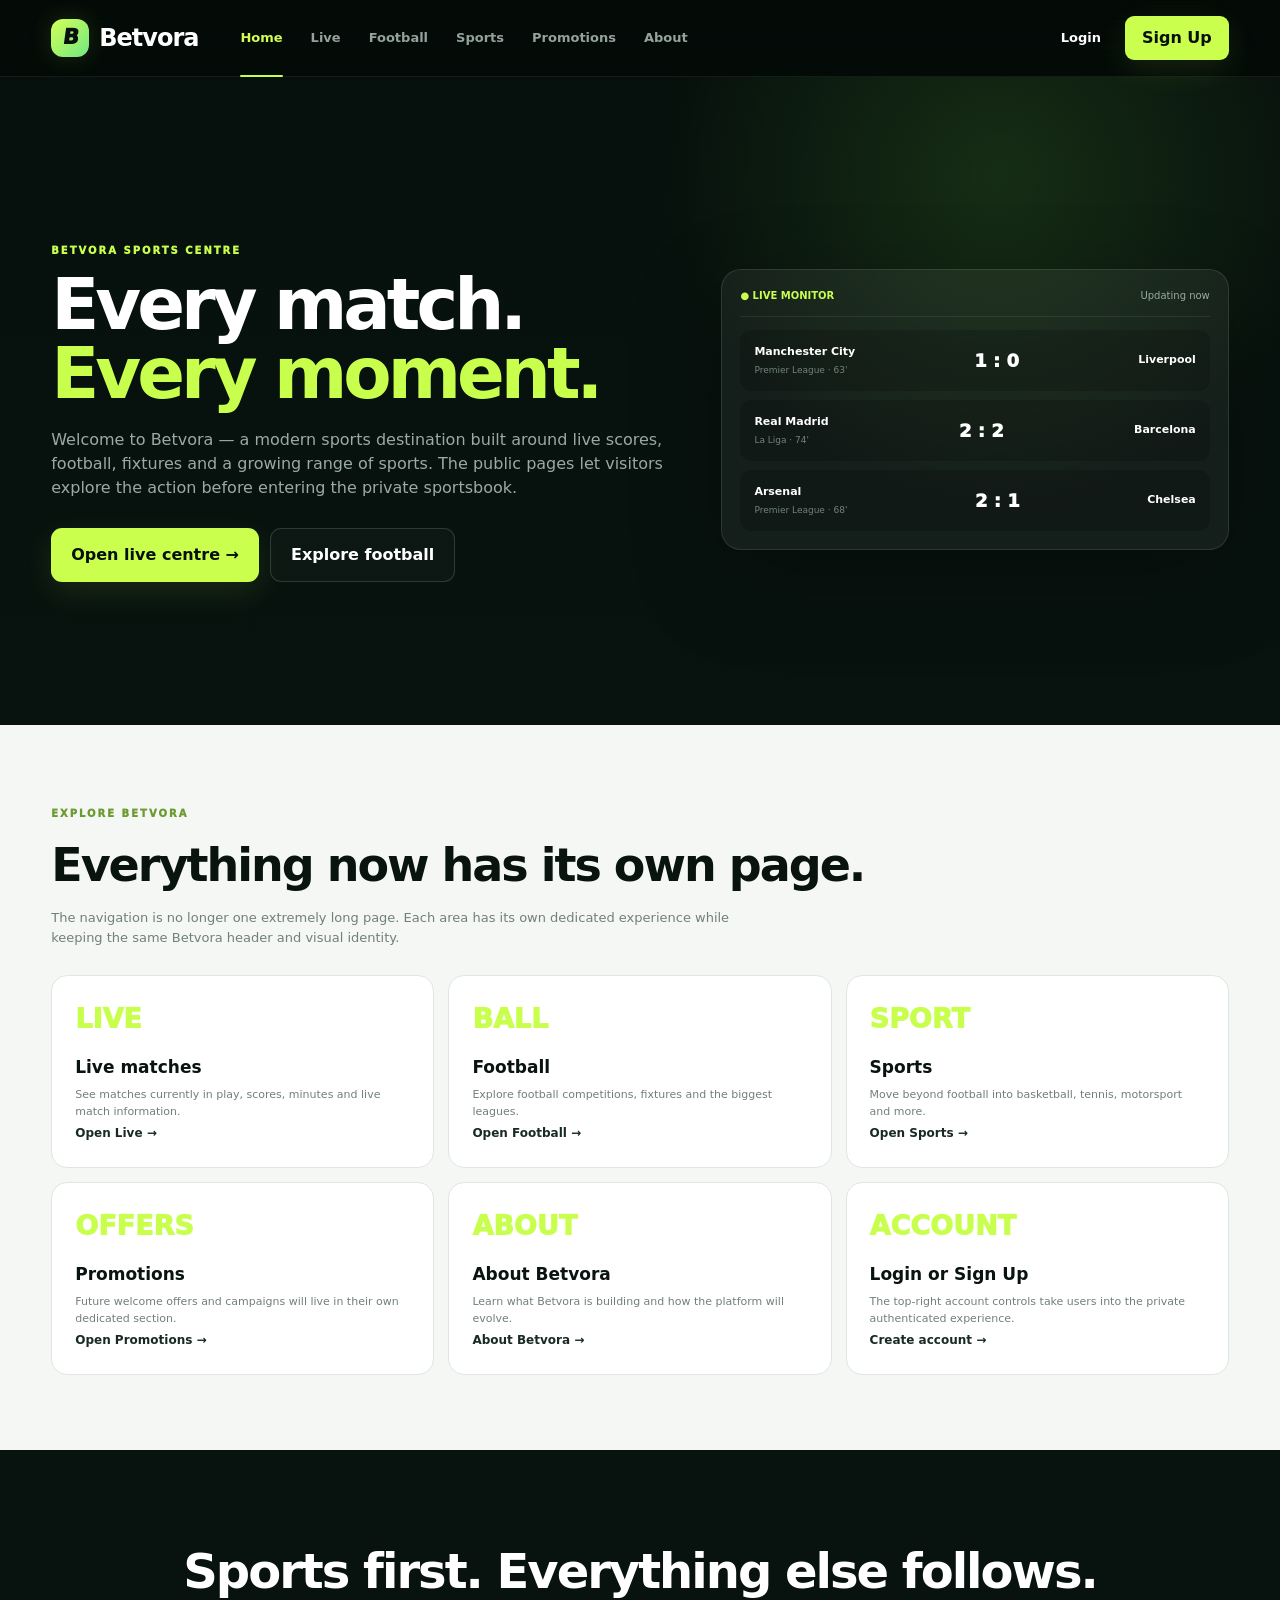
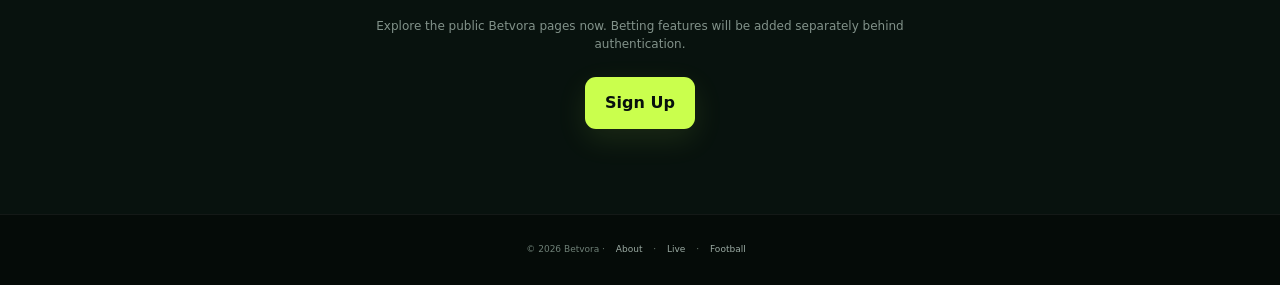
==== commit 8929c2fc: "Build dedicated Betvora home page" ====
--- a/index.html
+++ b/index.html
@@ -1,102 +1,6 @@
 <!DOCTYPE html>
-<html lang="en">
-<head>
-  <meta charset="UTF-8">
-  <meta name="viewport" content="width=device-width, initial-scale=1.0">
-  <meta name="description" content="Betvora — live sports, match centre, fixtures and football coverage in one modern platform.">
-  <meta name="theme-color" content="#06110d">
-  <link rel="icon" type="image/svg+xml" href="favicon.svg">
-  <link rel="shortcut icon" href="favicon.svg">
-  <title>Betvora — Live Sports & Match Centre</title>
-  <link rel="stylesheet" href="style.css">
-</head>
-<body>
-  <header class="site-header">
-    <div class="container nav-wrap">
-      <a class="brand" href="#home" aria-label="Betvora home"><span class="brand-mark"><span>B</span></span><span>Betvora</span></a>
-      <nav class="desktop-nav" aria-label="Main navigation">
-        <a class="active" href="#home">Home</a><a href="#live">Live</a><a href="#football">Football</a><a href="#sports">Sports</a><a href="#promotions">Promotions</a><a href="#about">About</a>
-      </nav>
-      <div class="nav-actions"><a class="login-btn" href="#login">Login</a><a class="primary-btn small" href="#register">Register</a></div>
-      <button class="menu-btn" id="menuBtn" aria-label="Open menu" aria-expanded="false">☰</button>
-    </div>
-    <nav class="mobile-nav" id="mobileNav" aria-label="Mobile navigation">
-      <a href="#home">Home</a><a href="#live">Live</a><a href="#football">Football</a><a href="#sports">Sports</a><a href="#promotions">Promotions</a><a href="#about">About</a>
-    </nav>
-  </header>
-
-  <main>
-    <section class="hero" id="home">
-      <div class="hero-grid container">
-        <div class="hero-copy">
-          <div class="eyebrow"><span class="pulse"></span> LIVE SPORTS MONITOR</div>
-          <h1>Every match.<br><span>Every moment.</span></h1>
-          <p>Follow live scores, fixtures, competitions and match action from one fast, modern sports centre. Betvora puts the game first.</p>
-          <div class="hero-actions"><a class="primary-btn" href="#live">Open live monitor <span>→</span></a><a class="ghost-btn" href="#football">Explore football</a></div>
-          <div class="trust-row"><span>● Live scores</span><span>⚡ Fast updates</span><span>✓ Mobile ready</span></div>
-        </div>
-
-        <div class="monitor-shell">
-          <div class="monitor-top"><div><span class="live-dot">● LIVE</span><b> Match Centre</b></div><span class="monitor-time">Updating now</span></div>
-          <div class="monitor-tabs"><span class="selected">All</span><span>Football</span><span>Basketball</span><span>Tennis</span></div>
-          <div class="monitor-feature">
-            <div class="competition-line"><span>England · Premier League</span><span class="status">2nd half</span></div>
-            <div class="feature-teams">
-              <div class="monitor-team"><div class="team-badge">M</div><strong>Man City</strong><small>Home</small></div>
-              <div class="big-score"><strong>1 : 0</strong><span>63:18</span></div>
-              <div class="monitor-team"><div class="team-badge alt">L</div><strong>Liverpool</strong><small>Away</small></div>
-            </div>
-            <div class="match-events"><span>⚽ 31' Haaland</span><span>● 63'</span><span>Possession 54% — 46%</span></div>
-          </div>
-          <div class="monitor-mini-row"><div><span class="mini-live">LIVE</span><b> Real Madrid</b><small>2 — 2</small><b> Barcelona</b></div><span>74'</span></div>
-          <div class="monitor-mini-row"><div><span class="mini-live">LIVE</span><b> Arsenal</b><small>2 — 1</small><b> Chelsea</b></div><span>68'</span></div>
-        </div>
-      </div>
-    </section>
-
-    <div class="ticker"><div class="ticker-inner container"><span class="ticker-live">● LIVE</span><span>Football</span><span>Basketball</span><span>Tennis</span><span>Premier League</span><span>Champions League</span><span>La Liga</span><span>Serie A</span><span>Bundesliga</span></div></div>
-
-    <section class="section monitor-section" id="live">
-      <div class="container">
-        <div class="section-heading"><div><span class="section-kicker">LIVE MONITOR</span><h2>Watch the action unfold</h2><p>Live and upcoming matches, organised so you can find the game you want instantly.</p></div><a href="#sports" class="text-link">All sports →</a></div>
-        <div class="monitor-layout">
-          <aside class="league-panel"><div class="panel-title"><span>SPORTS</span><b>Live</b></div>
-            <a class="league-item active"><span class="sport-svg football-icon" aria-hidden="true"><svg viewBox="0 0 64 64"><circle cx="32" cy="32" r="24"/><path d="M32 8v12M12 22l11 8M52 22 41 30M20 50l8-12h8l8 12M23 30l4 8h10l4-8-9-6z"/></svg></span><div><b>Football</b><small>124 live</small></div></a>
-            <a class="league-item"><span class="sport-svg basketball-icon" aria-hidden="true"><svg viewBox="0 0 64 64"><circle cx="32" cy="32" r="24"/><path d="M8 32h48M32 8c9 8 14 15 14 24s-5 16-14 24M32 8c-9 8-14 15-14 24s5 16 14 24"/></svg></span><div><b>Basketball</b><small>38 live</small></div></a>
-            <a class="league-item"><span class="sport-svg tennis-icon" aria-hidden="true"><svg viewBox="0 0 64 64"><circle cx="32" cy="32" r="24"/><path d="M17 12c11 4 18 11 20 20s-1 17-10 20M47 12c-11 4-18 11-20 20s1 17 10 20"/></svg></span><div><b>Tennis</b><small>26 live</small></div></a>
-            <a class="league-item"><span class="sport-svg motors-icon" aria-hidden="true"><svg viewBox="0 0 64 64"><path d="M10 39h5l5-14h24l5 14h5v9H10zM20 25l4-8h16l4 8M19 48a5 5 0 1 0 0-10 5 5 0 0 0 0 10M45 48a5 5 0 1 0 0-10 5 5 0 0 0 0 10"/></svg></span><div><b>Motorsport</b><small>8 live</small></div></a>
-            <div class="panel-divider"></div><div class="panel-title"><span>TOP LEAGUES</span></div><a class="league-link">Premier League <b>›</b></a><a class="league-link">La Liga <b>›</b></a><a class="league-link">Champions League <b>›</b></a><a class="league-link">Serie A <b>›</b></a><a class="league-link">Bundesliga <b>›</b></a>
-          </aside>
-          <div class="live-feed">
-            <div class="feed-header"><div><b>Football</b><span> · Live matches</span></div><span class="live-count">● 6 LIVE</span></div>
-            <article class="feed-card"><div class="feed-league"><span>ENGLAND · PREMIER LEAGUE</span><span class="live-label">● LIVE  63'</span></div><div class="feed-match"><div class="feed-team"><span class="team-badge">M</span><b>Manchester City</b><small>Home</small></div><div class="feed-score"><strong>1 : 0</strong><small>2nd half</small></div><div class="feed-team"><span class="team-badge alt">L</span><b>Liverpool</b><small>Away</small></div></div><div class="feed-footer"><span>⚽ 31' Haaland</span><span>Shots 8 — 4</span><span>Possession 54% — 46%</span><button>Match centre →</button></div></article>
-            <article class="feed-card"><div class="feed-league"><span>SPAIN · LA LIGA</span><span class="live-label">● LIVE  74'</span></div><div class="feed-match"><div class="feed-team"><span class="team-badge red">R</span><b>Real Madrid</b><small>Home</small></div><div class="feed-score"><strong>2 : 2</strong><small>2nd half</small></div><div class="feed-team"><span class="team-badge blue">B</span><b>Barcelona</b><small>Away</small></div></div><div class="feed-footer"><span>⚽ 72' Vinícius</span><span>Shots 11 — 9</span><span>Possession 48% — 52%</span><button>Match centre →</button></div></article>
-            <article class="feed-card"><div class="feed-league"><span>ENGLAND · PREMIER LEAGUE</span><span class="live-label">● LIVE  68'</span></div><div class="feed-match"><div class="feed-team"><span class="team-badge">A</span><b>Arsenal</b><small>Home</small></div><div class="feed-score"><strong>2 : 1</strong><small>2nd half</small></div><div class="feed-team"><span class="team-badge blue">C</span><b>Chelsea</b><small>Away</small></div></div><div class="feed-footer"><span>⚽ 67' Saka</span><span>Shots 7 — 6</span><span>Possession 51% — 49%</span><button>Match centre →</button></div></article>
-          </div>
-        </div>
-      </div>
-    </section>
-
-    <section class="section upcoming-section" id="football">
-      <div class="container"><div class="section-heading"><div><span class="section-kicker">FIXTURES</span><h2>Coming up next</h2><p>Keep an eye on the biggest matches and competitions ahead.</p></div><a href="#register" class="text-link">View schedule →</a></div>
-        <div class="fixture-table"><div class="fixture-row fixture-head"><span>COMPETITION</span><span>MATCH</span><span>TIME</span><span>STATUS</span></div><div class="fixture-row"><span><b>Champions League</b><small>Europe</small></span><span class="fixture-teams"><b>Inter</b><em>vs</em><b>Bayern Munich</b></span><span><b>20:00</b><small>Today</small></span><span class="upcoming-badge">UPCOMING</span></div><div class="fixture-row"><span><b>La Liga</b><small>Spain</small></span><span class="fixture-teams"><b>Atlético Madrid</b><em>vs</em><b>Sevilla</b></span><span><b>18:30</b><small>Today</small></span><span class="upcoming-badge">UPCOMING</span></div><div class="fixture-row"><span><b>Premier League</b><small>England</small></span><span class="fixture-teams"><b>Tottenham</b><em>vs</em><b>Newcastle</b></span><span><b>16:00</b><small>Tomorrow</small></span><span class="upcoming-badge">UPCOMING</span></div><div class="fixture-row"><span><b>Serie A</b><small>Italy</small></span><span class="fixture-teams"><b>AC Milan</b><em>vs</em><b>Inter</b></span><span><b>19:45</b><small>Tomorrow</small></span><span class="upcoming-badge">UPCOMING</span></div></div>
-      </div>
-    </section>
-
-    <section class="section dark-section" id="sports"><div class="container"><div class="section-heading"><div><span class="section-kicker">SPORTS HUB</span><h2>Follow more than football</h2><p>Explore the sports you love from one clean live centre.</p></div></div>
-      <div class="sports-grid">
-        <div class="sport-card featured"><span class="sport-icon football-icon"><svg viewBox="0 0 64 64"><circle cx="32" cy="32" r="24"/><path d="M32 8v12M12 22l11 8M52 22 41 30M20 50l8-12h8l8 12M23 30l4 8h10l4-8-9-6z"/></svg></span><h3>Football</h3><p>Live scores, fixtures, leagues and match centres.</p><span class="sport-stat">124 LIVE</span><span class="arrow">→</span></div>
-        <div class="sport-card"><span class="sport-icon basketball-icon"><svg viewBox="0 0 64 64"><circle cx="32" cy="32" r="24"/><path d="M8 32h48M32 8c9 8 14 15 14 24s-5 16-14 24M32 8c-9 8-14 15-14 24s5 16 14 24"/></svg></span><h3>Basketball</h3><p>Scores and upcoming games.</p><span class="sport-stat">38 LIVE</span><span class="arrow">→</span></div>
-        <div class="sport-card"><span class="sport-icon tennis-icon"><svg viewBox="0 0 64 64"><circle cx="32" cy="32" r="24"/><path d="M17 12c11 4 18 11 20 20s-1 17-10 20M47 12c-11 4-18 11-20 20s1 17 10 20"/></svg></span><h3>Tennis</h3><p>Follow tournaments and matches.</p><span class="sport-stat">26 LIVE</span><span class="arrow">→</span></div>
-        <div class="sport-card"><span class="sport-icon motors-icon"><svg viewBox="0 0 64 64"><path d="M10 39h5l5-14h24l5 14h5v9H10zM20 25l4-8h16l4 8M19 48a5 5 0 1 0 0-10 5 5 0 0 0 0 10M45 48a5 5 0 1 0 0-10 5 5 0 0 0 0 10"/></svg></span><h3>Motorsport</h3><p>Race weekend action.</p><span class="sport-stat">8 LIVE</span><span class="arrow">→</span></div>
-      </div><div class="sport-strip"><span>POPULAR</span><b>Premier League</b><b>Champions League</b><b>La Liga</b><b>Serie A</b><b>Bundesliga</b><b>NBA</b><b>ATP</b></div>
-    </div></section>
-
-    <section class="section stats-section"><div class="container stats-grid"><div><strong>24/7</strong><span>Sports coverage</span></div><div><strong>150+</strong><span>Competitions</span></div><div><strong>30+</strong><span>Sports & markets</span></div><div><strong>LIVE</strong><span>Match monitoring</span></div></div></section>
-    <section class="section promo-section" id="promotions"><div class="container promo-grid"><div><span class="section-kicker">THE BETVORA EXPERIENCE</span><h2>Built like a live sports control room.</h2><p class="section-text">See what's live, what's next and which competitions are moving. Betvora is designed around the information sports fans actually want.</p><a class="primary-btn" href="#register">Create your account <span>→</span></a></div><div class="benefit-list"><div><span>01</span><div><h3>Live-first design</h3><p>Live matches stay at the centre of the experience.</p></div></div><div><span>02</span><div><h3>Clear match information</h3><p>Scores, times, competitions and key events are easy to scan.</p></div></div><div><span>03</span><div><h3>One place for every sport</h3><p>Move from football to basketball, tennis and motorsport without losing the flow.</p></div></div><div><span>04</span><div><h3>Ready for the sportsbook</h3><p>The public landing page stays focused on following sport; betting features can live inside the authenticated sportsbook.</p></div></div></div></div></section>
-    <section class="cta" id="about"><div class="container"><span class="section-kicker">WELCOME TO BETVORA</span><h2>Stay close to the game.</h2><p>Follow the action now. Your Betvora sportsbook experience comes after you sign in.</p><div class="hero-actions centered"><a class="primary-btn" href="#register">Register now <span>→</span></a><a class="ghost-btn" href="#live">View live monitor</a></div></div></section>
-  </main>
-  <footer class="footer"><div class="container footer-grid"><div><a class="brand" href="#home"><span class="brand-mark"><span>B</span></span><span>Betvora</span></a><p>Live sports. Better experience.</p><div class="footer-live"><span class="pulse"></span> Live monitor online</div></div><div><h4>Platform</h4><a href="#live">Live Monitor</a><a href="#football">Fixtures</a><a href="#sports">Sports</a><a href="#promotions">Promotions</a></div><div><h4>Company</h4><a href="#about">About Betvora</a><a href="#contact">Contact</a><a href="#support">Support</a><a href="#register">Create account</a></div><div><h4>Legal</h4><a href="#terms">Terms & Conditions</a><a href="#privacy">Privacy Policy</a><a href="#responsible">Responsible Gambling</a></div></div><div class="container footer-bottom"><span>© 2026 Betvora. All rights reserved.</span><span>18+ · Please play responsibly.</span></div></footer>
-  <script src="script.js"></script>
-</body>
-</html>+<html lang="en"><head><meta charset="UTF-8"><meta name="viewport" content="width=device-width, initial-scale=1.0"><meta name="description" content="Betvora — modern live sports and match centre."><meta name="theme-color" content="#06110d"><link rel="icon" type="image/svg+xml" href="favicon.svg"><link rel="stylesheet" href="style.css"><link rel="stylesheet" href="pages.css"><title>Betvora — Home</title></head>
+<body><header class="site-header"><div class="container nav-wrap"><a class="brand" href="index.html"><span class="brand-mark"><span>B</span></span><span>Betvora</span></a><nav class="desktop-nav"><a class="active" href="index.html">Home</a><a href="live.html">Live</a><a href="football.html">Football</a><a href="sports.html">Sports</a><a href="promotions.html">Promotions</a><a href="about.html">About</a></nav><div class="nav-actions"><a class="login-btn" href="login.html">Login</a><a class="primary-btn small" href="register.html">Sign Up</a></div><button class="menu-btn" id="menuBtn">☰</button></div><nav class="mobile-nav" id="mobileNav"><a href="index.html">Home</a><a href="live.html">Live</a><a href="football.html">Football</a><a href="sports.html">Sports</a><a href="promotions.html">Promotions</a><a href="about.html">About</a></nav></header>
+<main class="page-main"><section class="page-hero" style="min-height:72vh;display:grid;align-items:center"><div class="container page-hero-grid"><div><span class="page-kicker">BETVORA SPORTS CENTRE</span><h1>Every match.<br><span>Every moment.</span></h1><p>Welcome to Betvora — a modern sports destination built around live scores, football, fixtures and a growing range of sports. The public pages let visitors explore the action before entering the private sportsbook.</p><div class="hero-actions"><a class="primary-btn" href="live.html">Open live centre →</a><a class="ghost-btn" href="football.html">Explore football</a></div></div><div class="page-panel"><div class="page-panel-title"><b>● LIVE MONITOR</b><span>Updating now</span></div><div class="page-list"><div class="page-list-row"><div><strong>Manchester City</strong><small>Premier League · 63'</small></div><span class="page-score">1 : 0</span><div><strong>Liverpool</strong></div></div><div class="page-list-row"><div><strong>Real Madrid</strong><small>La Liga · 74'</small></div><span class="page-score">2 : 2</span><div><strong>Barcelona</strong></div></div><div class="page-list-row"><div><strong>Arsenal</strong><small>Premier League · 68'</small></div><span class="page-score">2 : 1</span><div><strong>Chelsea</strong></div></div></div></div></div></section>
+<section class="page-section"><div class="container"><div class="page-heading"><span class="page-kicker">EXPLORE BETVORA</span><h2>Everything now has its own page.</h2><p>The navigation is no longer one extremely long page. Each area has its own dedicated experience while keeping the same Betvora header and visual identity.</p></div><div class="card-grid"><article class="info-card"><div class="info-number">LIVE</div><h3>Live matches</h3><p>See matches currently in play, scores, minutes and live match information.</p><a class="text-link" href="live.html">Open Live →</a></article><article class="info-card"><div class="info-number">BALL</div><h3>Football</h3><p>Explore football competitions, fixtures and the biggest leagues.</p><a class="text-link" href="football.html">Open Football →</a></article><article class="info-card"><div class="info-number">SPORT</div><h3>Sports</h3><p>Move beyond football into basketball, tennis, motorsport and more.</p><a class="text-link" href="sports.html">Open Sports →</a></article><article class="info-card"><div class="info-number">OFFERS</div><h3>Promotions</h3><p>Future welcome offers and campaigns will live in their own dedicated section.</p><a class="text-link" href="promotions.html">Open Promotions →</a></article><article class="info-card"><div class="info-number">ABOUT</div><h3>About Betvora</h3><p>Learn what Betvora is building and how the platform will evolve.</p><a class="text-link" href="about.html">About Betvora →</a></article><article class="info-card"><div class="info-number">ACCOUNT</div><h3>Login or Sign Up</h3><p>The top-right account controls take users into the private authenticated experience.</p><a class="text-link" href="register.html">Create account →</a></article></div></div></section>
+<section class="page-cta"><div class="container"><h2>Sports first. Everything else follows.</h2><p>Explore the public Betvora pages now. Betting features will be added separately behind authentication.</p><a class="primary-btn" href="register.html">Sign Up</a></div></section></main><footer class="simple-footer">© 2026 Betvora · <a href="about.html">About</a> · <a href="live.html">Live</a> · <a href="football.html">Football</a></footer><script src="script.js"></script></body></html>
--- a/style.css
+++ b/style.css
@@ -1,12 +1 @@
-*{box-sizing:border-box;margin:0;padding:0}html{scroll-behavior:smooth}body{font-family:Inter,ui-sans-serif,system-ui,-apple-system,BlinkMacSystemFont,"Segoe UI",sans-serif;background:#06100c;color:#f5f7f6;line-height:1.5}.container{width:min(1240px,92%);margin:auto}.site-header{position:sticky;top:0;z-index:50;background:rgba(4,11,8,.94);backdrop-filter:blur(20px);border-bottom:1px solid rgba(255,255,255,.07)}.nav-wrap{height:76px;display:flex;align-items:center;gap:42px}.brand{display:flex;align-items:center;gap:10px;color:#fff;text-decoration:none;font-weight:900;font-size:24px;letter-spacing:-1px}.brand-mark{position:relative;display:grid;place-items:center;width:38px;height:38px;border-radius:12px;background:linear-gradient(135deg,#d3ff55,#72e982);color:#07100d;font-weight:1000;overflow:hidden;box-shadow:0 0 24px rgba(200,255,77,.14)}.brand-mark span{font-size:21px;transform:skew(-8deg)}.desktop-nav{display:flex;gap:28px;margin-right:auto}.desktop-nav a,.mobile-nav a{position:relative;color:#93a39b;text-decoration:none;font-size:13px;font-weight:700;transition:.2s}.desktop-nav a:hover,.desktop-nav a.active,.mobile-nav a:hover{color:#d3ff55}.desktop-nav a.active:after{content:"";position:absolute;left:0;right:0;bottom:-29px;height:2px;background:#c8ff4d;border-radius:3px}.nav-actions{display:flex;align-items:center;gap:8px}.login-btn{color:#fff;text-decoration:none;padding:11px 16px;font-weight:800;font-size:13px}.primary-btn,.ghost-btn{display:inline-flex;align-items:center;justify-content:center;gap:12px;border-radius:11px;text-decoration:none;font-weight:850;padding:14px 20px;transition:transform .2s,box-shadow .2s,opacity .2s}.primary-btn{background:#caff4d;color:#07100d;box-shadow:0 10px 30px rgba(200,255,77,.1)}.primary-btn:hover{transform:translateY(-2px);box-shadow:0 14px 34px rgba(200,255,77,.18)}.primary-btn.small{padding:10px 17px;border-radius:9px}.ghost-btn{border:1px solid rgba(255,255,255,.14);color:#fff;background:rgba(255,255,255,.025)}.ghost-btn:hover{transform:translateY(-2px);border-color:rgba(200,255,77,.35)}.menu-btn{display:none;background:none;border:0;color:#fff;font-size:26px}.mobile-nav{display:none;padding:14px 4%;border-top:1px solid rgba(255,255,255,.06)}.mobile-nav.open{display:flex;flex-direction:column;gap:15px}
-.hero{position:relative;overflow:hidden;padding:105px 0 88px;background:radial-gradient(circle at 82% 28%,rgba(139,255,79,.13),transparent 31%),radial-gradient(circle at 20% 85%,rgba(61,140,91,.08),transparent 30%),linear-gradient(180deg,#06100c,#08130f)}.hero:before{content:"";position:absolute;inset:0;background-image:linear-gradient(rgba(255,255,255,.018) 1px,transparent 1px),linear-gradient(90deg,rgba(255,255,255,.018) 1px,transparent 1px);background-size:50px 50px;mask-image:linear-gradient(to bottom,black,transparent 85%);pointer-events:none}.hero-grid{position:relative;display:grid;grid-template-columns:1fr 1fr;gap:65px;align-items:center}.eyebrow,.section-kicker{color:#c8ff4d;font-size:11px;font-weight:950;letter-spacing:1.9px}.eyebrow{display:flex;align-items:center;gap:9px;margin-bottom:18px}.pulse{width:8px;height:8px;border-radius:50%;background:#c8ff4d;box-shadow:0 0 0 6px rgba(200,255,77,.08),0 0 18px rgba(200,255,77,.35)}h1{font-size:clamp(52px,6vw,82px);line-height:.98;letter-spacing:-4.8px;max-width:690px}h1 span{color:#c8ff4d}.hero-copy>p{max-width:600px;color:#9aaba3;font-size:17px;margin:25px 0 30px}.hero-actions{display:flex;gap:11px;flex-wrap:wrap}.hero-actions.centered{justify-content:center}.trust-row{display:flex;gap:20px;flex-wrap:wrap;color:#71827a;font-size:11px;margin-top:25px}
-.monitor-shell{border:1px solid rgba(255,255,255,.1);background:linear-gradient(145deg,rgba(255,255,255,.08),rgba(255,255,255,.025));border-radius:22px;padding:16px;box-shadow:0 30px 100px rgba(0,0,0,.35);position:relative}.monitor-shell:after{content:"";position:absolute;inset:15% -12% -15%;background:rgba(200,255,77,.06);filter:blur(60px);z-index:-1}.monitor-top{display:flex;justify-content:space-between;align-items:center;padding:4px 4px 15px;color:#9eada7;font-size:11px}.monitor-top b{color:#fff;margin-left:5px}.live-dot,.live-label{color:#c8ff4d;font-weight:950}.monitor-time{color:#66766e}.monitor-tabs{display:flex;gap:6px;border-bottom:1px solid rgba(255,255,255,.07);padding-bottom:11px;overflow:auto}.monitor-tabs span{padding:7px 12px;border-radius:7px;color:#71827a;font-size:10px;font-weight:800;white-space:nowrap}.monitor-tabs .selected{background:#c8ff4d;color:#07100d}.monitor-feature{margin-top:13px;border:1px solid rgba(255,255,255,.07);background:rgba(0,0,0,.16);border-radius:14px;padding:15px}.competition-line,.feed-league{display:flex;justify-content:space-between;gap:10px;color:#71827a;font-size:9px;font-weight:800;letter-spacing:.5px}.status{color:#c8ff4d}.feature-teams{display:grid;grid-template-columns:1fr auto 1fr;gap:10px;align-items:center;text-align:center;padding:28px 8px}.monitor-team{display:flex;flex-direction:column;align-items:center;gap:5px}.monitor-team strong{font-size:13px}.monitor-team small,.big-score span{color:#71827a;font-size:9px}.team-badge{display:grid;place-items:center;width:48px;height:48px;border-radius:50%;background:#e8eee9;color:#0a1511;font-weight:950;font-size:17px;margin-bottom:3px}.team-badge.alt{background:#b8c9ff}.team-badge.red{background:#f08b8b}.team-badge.blue{background:#8db8ff}.big-score{display:flex;flex-direction:column;gap:3px}.big-score strong{font-size:27px;letter-spacing:-1px}.match-events{display:flex;justify-content:center;gap:14px;flex-wrap:wrap;color:#71827a;font-size:9px;border-top:1px solid rgba(255,255,255,.06);padding-top:12px}.monitor-mini-row{display:flex;justify-content:space-between;align-items:center;border-bottom:1px solid rgba(255,255,255,.06);padding:14px 4px 12px;color:#71827a;font-size:9px}.monitor-mini-row:last-child{border-bottom:0;padding-bottom:3px}.monitor-mini-row>div{display:flex;align-items:center;gap:7px}.monitor-mini-row b{color:#dfe6e2;font-size:10px}.monitor-mini-row small{font-size:13px;color:#fff;font-weight:950;margin:0 3px}.mini-live{color:#c8ff4d;font-weight:950;font-size:8px}
-.ticker{border-top:1px solid rgba(255,255,255,.07);border-bottom:1px solid rgba(255,255,255,.07);background:#0a1611}.ticker-inner{display:flex;align-items:center;gap:30px;overflow:hidden;height:56px;color:#788a82;font-size:11px;white-space:nowrap}.ticker-inner span{font-weight:750}.ticker-inner .ticker-live{color:#c8ff4d;font-weight:950}
-.section{padding:92px 0;background:#f4f7f3;color:#09140f}.dark-section{background:#08120e;color:#fff}.section-heading{display:flex;align-items:end;justify-content:space-between;margin-bottom:31px}.section-heading h2,.promo-grid h2,.cta h2{font-size:clamp(32px,4vw,49px);line-height:1.05;letter-spacing:-2.4px;margin-top:7px}.section-heading p{color:#718078;font-size:13px;margin-top:8px;max-width:650px}.dark-section .section-heading p{color:#75877e}.text-link{color:#182a22;text-decoration:none;font-weight:850;font-size:12px}.dark-section .text-link{color:#c8ff4d}
-.monitor-layout{display:grid;grid-template-columns:255px 1fr;gap:17px;align-items:start}.league-panel{background:#fff;border:1px solid #e1e8e3;border-radius:16px;padding:15px;box-shadow:0 8px 30px rgba(14,35,24,.04)}.panel-title{display:flex;justify-content:space-between;align-items:center;color:#8a9992;font-size:9px;font-weight:950;letter-spacing:1px;padding:4px 6px 10px}.panel-title b{color:#84948c;font-size:9px}.league-item{display:flex;align-items:center;gap:10px;padding:11px 9px;border-radius:10px;text-decoration:none;color:#34463d;margin-bottom:3px}.league-item>span{font-size:17px}.league-item div{display:flex;flex-direction:column}.league-item b{font-size:11px}.league-item small{font-size:9px;color:#85938d}.league-item.active{background:#edf7df;color:#13221b}.league-item.active b{color:#16241d}.panel-divider{height:1px;background:#e5ebe7;margin:13px 5px}.league-link{display:flex;justify-content:space-between;padding:9px 6px;color:#687870;text-decoration:none;font-size:10px;font-weight:750}.league-link b{font-size:15px;color:#9ca9a3}.live-feed{display:flex;flex-direction:column;gap:10px}.feed-header{display:flex;justify-content:space-between;align-items:center;background:#0d1b15;color:#fff;padding:14px 17px;border-radius:12px;border:1px solid rgba(255,255,255,.06);font-size:11px}.feed-header span{color:#7d8e85}.feed-header .live-count{color:#c8ff4d;font-weight:900;font-size:9px}.feed-card{background:#fff;border:1px solid #e1e8e3;border-radius:15px;padding:17px;box-shadow:0 7px 26px rgba(14,35,24,.04)}.feed-league{padding-bottom:13px;border-bottom:1px solid #edf0ee}.feed-league .live-label{font-size:9px}.feed-match{display:grid;grid-template-columns:1fr auto 1fr;gap:15px;align-items:center;text-align:center;padding:22px 12px}.feed-team{display:flex;flex-direction:column;align-items:center;gap:5px}.feed-team b{font-size:12px}.feed-team small{font-size:9px;color:#829089}.feed-score{display:flex;flex-direction:column;gap:3px}.feed-score strong{font-size:22px;letter-spacing:-1px}.feed-score small{font-size:9px;color:#8a9791}.feed-footer{display:flex;justify-content:space-between;align-items:center;gap:12px;flex-wrap:wrap;border-top:1px solid #edf0ee;padding-top:12px;color:#78877f;font-size:9px}.feed-footer button{border:0;background:none;color:#15271f;font-size:9px;font-weight:900;cursor:pointer}
-.upcoming-section{background:#fff}.fixture-table{border:1px solid #e0e7e2;border-radius:15px;overflow:hidden;box-shadow:0 8px 35px rgba(14,35,24,.04)}.fixture-row{display:grid;grid-template-columns:1.1fr 2fr .8fr .8fr;align-items:center;gap:15px;padding:18px 20px;border-bottom:1px solid #e7ece9;font-size:11px}.fixture-row:last-child{border-bottom:0}.fixture-head{background:#f4f7f4;color:#82918a;font-size:8px;font-weight:950;letter-spacing:1px}.fixture-row>span:first-child,.fixture-row>span:nth-child(3){display:flex;flex-direction:column}.fixture-row small{color:#87958e;font-size:8px;margin-top:2px}.fixture-teams{display:flex!important;align-items:center;gap:10px}.fixture-teams em{color:#a0aaa5;font-style:normal;font-size:9px}.upcoming-badge{justify-self:start;border:1px solid #dbe6d5;background:#f3f8ee;color:#64745c;padding:5px 8px;border-radius:6px;font-size:8px;font-weight:950}
-.sports-grid{display:grid;grid-template-columns:2fr 1fr 1fr 1fr;gap:13px}.sport-card{min-height:215px;border:1px solid rgba(255,255,255,.08);border-radius:18px;padding:24px;position:relative;background:#0d1b15;overflow:hidden}.sport-card:after{content:"";position:absolute;width:130px;height:130px;right:-50px;top:-50px;border-radius:50%;background:rgba(200,255,77,.045);filter:blur(15px)}.sport-card.featured{background:linear-gradient(145deg,#172a20,#0d1814)}.sport-icon{font-size:31px}.sport-card h3{margin-top:40px;font-size:20px}.sport-card p{color:#809189;font-size:11px;margin-top:5px;max-width:230px}.sport-stat{position:absolute;bottom:22px;left:24px;color:#c8ff4d;font-size:8px;font-weight:950;letter-spacing:1px}.arrow{position:absolute;right:22px;bottom:18px;color:#c8ff4d;font-size:19px}.sport-strip{display:flex;align-items:center;gap:25px;overflow:auto;margin-top:14px;padding:16px 2px;color:#708078;white-space:nowrap;font-size:10px}.sport-strip span{color:#c8ff4d;font-weight:950;font-size:8px;letter-spacing:1px}.sport-strip b{font-weight:750}
-.stats-section{padding:0;background:#edf2ed}.stats-grid{display:grid;grid-template-columns:repeat(4,1fr);border-left:1px solid #dce4de}.stats-grid>div{padding:35px 25px;border-right:1px solid #dce4de;display:flex;flex-direction:column;gap:2px}.stats-grid strong{font-size:28px;letter-spacing:-1px}.stats-grid span{color:#75847c;font-size:9px;text-transform:uppercase;letter-spacing:1px;font-weight:800}.promo-grid{display:grid;grid-template-columns:1fr 1fr;gap:95px;align-items:start}.section-text{color:#687870;max-width:520px;margin:20px 0 30px}.benefit-list{display:flex;flex-direction:column}.benefit-list>div{display:flex;gap:20px;padding:21px 0;border-bottom:1px solid #e0e7e2}.benefit-list>div:first-child{border-top:1px solid #e0e7e2}.benefit-list>div>span{color:#819088;font-size:10px;font-weight:950}.benefit-list h3{font-size:15px}.benefit-list p{color:#718078;font-size:11px;margin-top:4px}.cta{text-align:center;padding:105px 0;background:radial-gradient(circle at 50% 0,rgba(200,255,77,.08),transparent 35%),linear-gradient(145deg,#13251c,#07100c)}.cta p{color:#8b9b93;margin:15px auto 28px;max-width:560px;font-size:13px}.cta .hero-actions{margin:auto}.footer{background:#040a07;color:#9aa9a2;padding:62px 0 25px}.footer-grid{display:grid;grid-template-columns:2fr 1fr 1fr 1.5fr;gap:45px}.footer-grid>div{display:flex;flex-direction:column;gap:9px}.footer-grid .brand{margin-bottom:7px}.footer-grid p{font-size:11px;color:#64736c}.footer-grid h4{color:#fff;font-size:10px;margin-bottom:7px;letter-spacing:.5px}.footer-grid a{color:#74847c;text-decoration:none;font-size:10px}.footer-grid a:hover{color:#c8ff4d}.footer-live{display:flex;align-items:center;gap:8px;color:#7c8d84;font-size:9px;margin-top:10px}.footer-live .pulse{width:6px;height:6px}.footer-bottom{display:flex;justify-content:space-between;border-top:1px solid rgba(255,255,255,.07);margin-top:45px;padding-top:20px;font-size:9px;color:#56645e}
-@media(max-width:950px){.desktop-nav{gap:16px}.desktop-nav a{font-size:12px}.hero-grid{grid-template-columns:1fr;gap:45px}.hero-copy{max-width:760px}.monitor-layout{grid-template-columns:1fr}.league-panel{display:grid;grid-template-columns:repeat(4,1fr);gap:4px}.league-panel .panel-title,.league-panel .panel-divider,.league-link{display:none}.league-item{margin:0}.sports-grid{grid-template-columns:1fr 1fr}.promo-grid{grid-template-columns:1fr;gap:45px}.footer-grid{grid-template-columns:2fr 1fr 1fr}.footer-grid>div:last-child{grid-column:auto}}
-@media(max-width:720px){.desktop-nav,.nav-actions{display:none}.menu-btn{display:block;margin-left:auto}.nav-wrap{height:68px}.hero{padding:72px 0}.section{padding:72px 0}h1{letter-spacing:-3px}.section-heading{align-items:start;gap:15px;flex-direction:column}.fixture-head{display:none}.fixture-row{grid-template-columns:1fr auto;gap:12px}.fixture-row>span:nth-child(2){grid-column:1/-1;grid-row:1}.fixture-row>span:first-child{grid-column:1}.fixture-row>span:nth-child(3){grid-column:2;text-align:right}.fixture-row>span:nth-child(4){grid-column:1}.stats-grid{grid-template-columns:1fr 1fr}.league-panel{grid-template-columns:1fr 1fr}.feed-footer span:nth-child(2),.feed-footer span:nth-child(3){display:none}}
-@media(max-width:520px){.container{width:90%}.hero-card{padding:11px}.monitor-shell{border-radius:17px}.feature-teams{padding:22px 2px}.team-badge{width:42px;height:42px}.monitor-team strong{font-size:11px}.big-score strong{font-size:22px}.match-events{gap:8px}.hero-actions>*{width:100%}.sports-grid,.stats-grid{grid-template-columns:1fr}.league-panel{grid-template-columns:1fr 1fr}.feed-match{padding:19px 0;gap:6px}.feed-team b{font-size:10px}.feed-score strong{font-size:19px}.ticker-inner{gap:20px}.footer-grid{grid-template-columns:1fr 1fr}.footer-grid>div:first-child{grid-column:1/-1}.footer-bottom{flex-direction:column;gap:7px}.sport-card{min-height:185px}}
+*{box-sizing:border-box;margin:0;padding:0}html{scroll-behavior:smooth}body{font-family:Inter,ui-sans-serif,system-ui,-apple-system,BlinkMacSystemFont,"Segoe UI",sans-serif;background:#06100c;color:#f5f7f6;line-height:1.5}.container{width:min(1240px,92%);margin:auto}.site-header{position:sticky;top:0;z-index:50;background:rgba(4,11,8,.94);backdrop-filter:blur(20px);border-bottom:1px solid rgba(255,255,255,.07)}.nav-wrap{height:76px;display:flex;align-items:center;gap:42px}.brand{display:flex;align-items:center;gap:10px;color:#fff;text-decoration:none;font-weight:900;font-size:24px;letter-spacing:-1px}.brand-mark{position:relative;display:grid;place-items:center;width:38px;height:38px;border-radius:12px;background:linear-gradient(135deg,#d3ff55,#72e982);color:#07100d;font-weight:1000;overflow:hidden;box-shadow:0 0 24px rgba(200,255,77,.14)}.brand-mark span{font-size:21px;transform:skew(-8deg)}.desktop-nav{display:flex;gap:28px;margin-right:auto}.desktop-nav a,.mobile-nav a{position:relative;color:#93a39b;text-decoration:none;font-size:13px;font-weight:700;transition:.2s}.desktop-nav a:hover,.desktop-nav a.active,.mobile-nav a:hover{color:#d3ff55}.desktop-nav a.active:after{content:"";position:absolute;left:0;right:0;bottom:-29px;height:2px;background:#c8ff4d;border-radius:3px}.nav-actions{display:flex;align-items:center;gap:8px}.login-btn{color:#fff;text-decoration:none;padding:11px 16px;font-weight:800;font-size:13px}.primary-btn,.ghost-btn{display:inline-flex;align-items:center;justify-content:center;gap:12px;border-radius:11px;text-decoration:none;font-weight:850;padding:14px 20px;transition:transform .2s,box-shadow .2s,opacity .2s}.primary-btn{background:#caff4d;color:#07100d;box-shadow:0 10px 30px rgba(200,255,77,.1)}.primary-btn:hover{transform:translateY(-2px);box-shadow:0 14px 34px rgba(200,255,77,.18)}.primary-btn.small{padding:10px 17px;border-radius:9px}.ghost-btn{border:1px solid rgba(255,255,255,.14);color:#fff;background:rgba(255,255,255,.025)}.ghost-btn:hover{transform:translateY(-2px);border-color:rgba(200,255,77,.35)}.menu-btn{display:none;background:none;border:0;color:#fff;font-size:26px}.mobile-nav{display:none;padding:14px 4%;border-top:1px solid rgba(255,255,255,.06)}.mobile-nav.open{display:flex;flex-direction:column;gap:15px}.hero{position:relative;overflow:hidden;padding:105px 0 88px;background:radial-gradient(circle at 82% 28%,rgba(139,255,79,.13),transparent 31%),radial-gradient(circle at 20% 85%,rgba(61,140,91,.08),transparent 30%),linear-gradient(180deg,#06100c,#08130f)}.hero:before{content:"";position:absolute;inset:0;background-image:linear-gradient(rgba(255,255,255,.018) 1px,transparent 1px),linear-gradient(90deg,rgba(255,255,255,.018) 1px,transparent 1px);background-size:50px 50px;mask-image:linear-gradient(to bottom,black,transparent 85%);pointer-events:none}.hero-grid{position:relative;display:grid;grid-template-columns:1fr 1fr;gap:65px;align-items:center}.eyebrow,.section-kicker{color:#c8ff4d;font-size:11px;font-weight:950;letter-spacing:1.9px}.eyebrow{display:flex;align-items:center;gap:9px;margin-bottom:18px}.pulse{width:8px;height:8px;border-radius:50%;background:#c8ff4d;box-shadow:0 0 0 6px rgba(200,255,77,.08),0 0 18px rgba(200,255,77,.35)}h1{font-size:clamp(52px,6vw,82px);line-height:.98;letter-spacing:-4.8px;max-width:690px}h1 span{color:#c8ff4d}.hero-copy>p{max-width:600px;color:#9aaba3;font-size:17px;margin:25px 0 30px}.hero-actions{display:flex;gap:11px;flex-wrap:wrap}.hero-actions.centered{justify-content:center}.trust-row{display:flex;gap:20px;flex-wrap:wrap;color:#71827a;font-size:11px;margin-top:25px}.monitor-shell{border:1px solid rgba(255,255,255,.1);background:linear-gradient(145deg,rgba(255,255,255,.08),rgba(255,255,255,.025));border-radius:22px;padding:16px;box-shadow:0 30px 100px rgba(0,0,0,.35);position:relative}.monitor-shell:after{content:"";position:absolute;inset:15% -12% -15%;background:rgba(200,255,77,.06);filter:blur(60px);z-index:-1}.monitor-top{display:flex;justify-content:space-between;align-items:center;padding:4px 4px 15px;color:#9eada7;font-size:11px}.monitor-top b{color:#fff;margin-left:5px}.live-dot,.live-label{color:#c8ff4d;font-weight:950}.monitor-time{color:#66766e}.monitor-tabs{display:flex;gap:6px;border-bottom:1px solid rgba(255,255,255,.07);padding-bottom:11px;overflow:auto}.monitor-tabs span{padding:7px 12px;border-radius:7px;color:#71827a;font-size:10px;font-weight:800;white-space:nowrap}.monitor-tabs .selected{background:#c8ff4d;color:#07100d}.monitor-feature{margin-top:13px;border:1px solid rgba(255,255,255,.07);background:rgba(0,0,0,.16);border-radius:14px;padding:15px}.competition-line,.feed-league{display:flex;justify-content:space-between;gap:10px;color:#71827a;font-size:9px;font-weight:800;letter-spacing:.5px}.status{color:#c8ff4d}.feature-teams{display:grid;grid-template-columns:1fr auto 1fr;gap:10px;align-items:center;text-align:center;padding:28px 8px}.monitor-team{display:flex;flex-direction:column;align-items:center;gap:5px}.monitor-team strong{font-size:13px}.monitor-team small,.big-score span{color:#71827a;font-size:9px}.team-badge{display:grid;place-items:center;width:48px;height:48px;border-radius:50%;background:#e8eee9;color:#0a1511;font-weight:950;font-size:17px;margin-bottom:3px}.team-badge.alt{background:#b8c9ff}.team-badge.red{background:#f08b8b}.team-badge.blue{background:#8db8ff}.big-score{display:flex;flex-direction:column;gap:3px}.big-score strong{font-size:27px;letter-spacing:-1px}.match-events{display:flex;justify-content:center;gap:14px;flex-wrap:wrap;color:#71827a;font-size:9px;border-top:1px solid rgba(255,255,255,.06);padding-top:12px}.monitor-mini-row{display:flex;justify-content:space-between;align-items:center;border-bottom:1px solid rgba(255,255,255,.06);padding:14px 4px 12px;color:#71827a;font-size:9px}.monitor-mini-row:last-child{border-bottom:0;padding-bottom:3px}.monitor-mini-row>div{display:flex;align-items:center;gap:7px}.monitor-mini-row b{color:#dfe6e2;font-size:10px}.monitor-mini-row small{font-size:13px;color:#fff;font-weight:950;margin:0 3px}.mini-live{color:#c8ff4d;font-weight:950;font-size:8px}.ticker{border-top:1px solid rgba(255,255,255,.07);border-bottom:1px solid rgba(255,255,255,.07);background:#0a1611}.ticker-inner{display:flex;align-items:center;gap:30px;overflow:hidden;height:56px;color:#788a82;font-size:11px;white-space:nowrap}.ticker-inner span{font-weight:750}.ticker-inner .ticker-live{color:#c8ff4d;font-weight:950}.section{padding:92px 0;background:#f4f7f3;color:#09140f}.dark-section{background:#08120e;color:#fff}.section-heading{display:flex;align-items:end;justify-content:space-between;margin-bottom:31px}.section-heading h2,.promo-grid h2,.cta h2{font-size:clamp(32px,4vw,49px);line-height:1.05;letter-spacing:-2.4px;margin-top:7px}.section-heading p{color:#718078;font-size:13px;margin-top:8px;max-width:650px}.dark-section .section-heading p{color:#75877e}.text-link{color:#182a22;text-decoration:none;font-weight:850;font-size:12px}.dark-section .text-link{color:#c8ff4d}.monitor-layout{display:grid;grid-template-columns:255px 1fr;gap:17px;align-items:start}.league-panel{background:#fff;border:1px solid #e1e8e3;border-radius:16px;padding:15px;box-shadow:0 8px 30px rgba(14,35,24,.04)}.panel-title{display:flex;justify-content:space-between;align-items:center;color:#8a9992;font-size:9px;font-weight:950;letter-spacing:1px;padding:4px 6px 10px}.panel-title b{color:#84948c;font-size:9px}.league-item{display:flex;align-items:center;gap:10px;padding:11px 9px;border-radius:10px;text-decoration:none;color:#34463d;margin-bottom:3px}.league-item div{display:flex;flex-direction:column}.league-item b{font-size:11px}.league-item small{font-size:9px;color:#85938d}.league-item.active{background:#edf7df;color:#13221b}.league-item.active b{color:#16241d}.panel-divider{height:1px;background:#e5ebe7;margin:13px 5px}.league-link{display:flex;justify-content:space-between;padding:9px 6px;color:#687870;text-decoration:none;font-size:10px;font-weight:750}.league-link b{font-size:15px;color:#9ca9a3}.live-feed{display:flex;flex-direction:column;gap:10px}.feed-header{display:flex;justify-content:space-between;align-items:center;background:#0d1b15;color:#fff;padding:14px 17px;border-radius:12px;border:1px solid rgba(255,255,255,.06);font-size:11px}.feed-header span{color:#7d8e85}.feed-header .live-count{color:#c8ff4d;font-weight:900;font-size:9px}.feed-card{background:#fff;border:1px solid #e1e8e3;border-radius:15px;padding:17px;box-shadow:0 7px 26px rgba(14,35,24,.04)}.feed-league{padding-bottom:13px;border-bottom:1px solid #edf0ee}.feed-league .live-label{font-size:9px}.feed-match{display:grid;grid-template-columns:1fr auto 1fr;gap:15px;align-items:center;text-align:center;padding:22px 12px}.feed-team{display:flex;flex-direction:column;align-items:center;gap:5px}.feed-team b{font-size:12px}.feed-team small{font-size:9px;color:#829089}.feed-score{display:flex;flex-direction:column;gap:3px}.feed-score strong{font-size:22px;letter-spacing:-1px}.feed-score small{font-size:9px;color:#8a9791}.feed-footer{display:flex;justify-content:space-between;align-items:center;gap:12px;flex-wrap:wrap;border-top:1px solid #edf0ee;padding-top:12px;color:#78877f;font-size:9px}.feed-footer button{border:0;background:none;color:#15271f;font-size:9px;font-weight:900;cursor:pointer}.fixture-table{border:1px solid #e0e7e2;border-radius:15px;overflow:hidden;box-shadow:0 8px 35px rgba(14,35,24,.04)}.fixture-row{display:grid;grid-template-columns:1.1fr 2fr .8fr .8fr;align-items:center;gap:15px;padding:18px 20px;border-bottom:1px solid #e7ece9;font-size:11px}.fixture-row:last-child{border-bottom:0}.fixture-head{background:#f4f7f4;color:#82918a;font-size:8px;font-weight:950;letter-spacing:1px}.fixture-row>span:first-child,.fixture-row>span:nth-child(3){display:flex;flex-direction:column}.fixture-row small{color:#87958e;font-size:8px;margin-top:2px}.fixture-teams{display:flex!important;align-items:center;gap:10px}.fixture-teams em{color:#a0aaa5;font-style:normal;font-size:9px}.upcoming-badge{justify-self:start;border:1px solid #dbe6d5;background:#f3f8ee;color:#64745c;padding:5px 8px;border-radius:6px;font-size:8px;font-weight:950}.sports-grid{display:grid;grid-template-columns:2fr 1fr 1fr 1fr;gap:13px}.sport-card{min-height:215px;border:1px solid rgba(255,255,255,.08);border-radius:18px;padding:24px;position:relative;background:#0d1b15;overflow:hidden}.sport-card:after{content:"";position:absolute;width:130px;height:130px;right:-50px;top:-50px;border-radius:50%;background:rgba(200,255,77,.045);filter:blur(15px)}.sport-card.featured{background:linear-gradient(145deg,#172a20,#0d1814)}.sport-icon{display:grid;place-items:center;width:46px;height:46px;border-radius:13px;background:rgba(255,255,255,.045);color:#c8ff4d}.sport-icon svg,.league-item .sport-svg svg{width:31px;height:31px;display:block;fill:none;stroke:currentColor;stroke-width:3;stroke-linecap:round;stroke-linejoin:round}.league-item .sport-svg{display:grid;place-items:center;width:31px;height:31px;flex:0 0 31px;color:#75857d}.league-item.active .sport-svg{color:#739f31}.sport-card h3{margin-top:34px;font-size:20px}.sport-card p{color:#809189;font-size:11px;margin-top:5px;max-width:230px}.sport-stat{position:absolute;bottom:22px;left:24px;color:#c8ff4d;font-size:8px;font-weight:950;letter-spacing:1px}.arrow{position:absolute;right:22px;bottom:18px;color:#c8ff4d;font-size:19px}.sport-strip{display:flex;align-items:center;gap:25px;overflow:auto;margin-top:14px;padding:16px 2px;color:#708078;white-space:nowrap;font-size:10px}.sport-strip span{color:#c8ff4d;font-weight:950;font-size:8px;letter-spacing:1px}.sport-strip b{font-weight:750}.stats-section{padding:0;background:#edf2ed}.stats-grid{display:grid;grid-template-columns:repeat(4,1fr);border-left:1px solid #dce4de}.stats-grid>div{padding:35px 25px;border-right:1px solid #dce4de;display:flex;flex-direction:column;gap:2px}.stats-grid strong{font-size:28px;letter-spacing:-1px}.stats-grid span{color:#75847c;font-size:9px;text-transform:uppercase;letter-spacing:1px;font-weight:800}.promo-grid{display:grid;grid-template-columns:1fr 1fr;gap:95px;align-items:start}.section-text{color:#687870;max-width:520px;margin:20px 0 30px}.benefit-list{display:flex;flex-direction:column}.benefit-list>div{display:flex;gap:20px;padding:21px 0;border-bottom:1px solid #e0e7e2}.benefit-list>div:first-child{border-top:1px solid #e0e7e2}.benefit-list>div>span{color:#819088;font-size:10px;font-weight:950}.benefit-list h3{font-size:15px}.benefit-list p{color:#718078;font-size:11px;margin-top:4px}.cta{text-align:center;padding:105px 0;background:radial-gradient(circle at 50% 0,rgba(200,255,77,.08),transparent 35%),linear-gradient(145deg,#13251c,#07100c)}.cta p{color:#8b9b93;margin:15px auto 28px;max-width:560px;font-size:13px}.cta .hero-actions{margin:auto}.footer{background:#040a07;color:#9aa9a2;padding:62px 0 25px}.footer-grid{display:grid;grid-template-columns:2fr 1fr 1fr 1.5fr;gap:40px}.footer-grid>div{display:flex;flex-direction:column;gap:9px}.footer-grid .brand{margin-bottom:8px}.footer-grid p{font-size:12px;color:#66756e}.footer-grid h4{color:#fff;font-size:12px;margin-bottom:7px}.footer-grid a{color:#78877f;text-decoration:none;font-size:12px}.footer-grid a:hover{color:#c8ff4d}.footer-bottom{display:flex;justify-content:space-between;border-top:1px solid rgba(255,255,255,.07);margin-top:45px;padding-top:20px;font-size:10px;color:#5f6d67}.footer-live{display:flex;align-items:center;gap:8px;font-size:10px;color:#718078;margin-top:8px}@media(max-width:850px){.desktop-nav,.nav-actions{display:none}.menu-btn{display:block;margin-left:auto}.hero{padding:75px 0}.hero-grid,.promo-grid{grid-template-columns:1fr;gap:45px}.monitor-layout{grid-template-columns:1fr}.match-grid{grid-template-columns:1fr}.sports-grid{grid-template-columns:1fr 1fr}.footer-grid{grid-template-columns:1fr 1fr}h1{letter-spacing:-2.5px}.section-heading{align-items:start;gap:15px;flex-direction:column}}@media(max-width:520px){.hero-card,.monitor-shell{padding:17px}.featured-match{padding:38px 0}.sports-grid,.footer-grid{grid-template-columns:1fr}.hero-actions>*{width:100%}.ticker-inner{gap:20px}.footer-bottom{flex-direction:column;gap:7px}.fixture-head{display:none}.fixture-row{grid-template-columns:1fr;gap:9px}.fixture-teams{flex-wrap:wrap}.upcoming-badge{justify-self:start}.feature-teams,.feed-match{gap:5px}.monitor-team strong,.feed-team b{font-size:10px}.team-badge{width:42px;height:42px}}
--- a/pages.css
+++ b/pages.css
@@ -0,0 +1 @@
+.page-main{background:#f4f7f3;color:#09140f;min-height:calc(100vh - 76px)}.page-hero{padding:82px 0 65px;background:radial-gradient(circle at 78% 15%,rgba(139,255,79,.12),transparent 30%),linear-gradient(180deg,#06100c,#08130f);color:#fff}.page-hero-grid{display:grid;grid-template-columns:1.1fr .9fr;gap:50px;align-items:center}.page-hero h1{font-size:clamp(44px,5.5vw,74px);letter-spacing:-4px;margin-top:10px}.page-hero h1 span{color:#c8ff4d}.page-hero p{max-width:650px;color:#9aaba3;font-size:16px;margin:20px 0 28px}.page-kicker{color:#c8ff4d;font-size:10px;font-weight:950;letter-spacing:2px}.page-panel{border:1px solid rgba(255,255,255,.1);border-radius:20px;background:rgba(255,255,255,.055);padding:18px;box-shadow:0 30px 90px rgba(0,0,0,.3)}.page-panel-title{display:flex;justify-content:space-between;color:#9aaba3;font-size:10px;padding-bottom:13px;border-bottom:1px solid rgba(255,255,255,.08)}.page-panel-title b{color:#c8ff4d}.page-list{display:grid;gap:9px;margin-top:13px}.page-list-row{display:flex;justify-content:space-between;align-items:center;padding:14px;border-radius:11px;background:rgba(0,0,0,.18);font-size:11px}.page-list-row small{display:block;color:#72837b;font-size:9px;margin-top:3px}.page-list-row strong{color:#fff}.page-score{font-size:18px;font-weight:950}.page-section{padding:75px 0}.page-section.dark{background:#08120e;color:#fff}.page-section.alt{background:#edf2ed}.page-heading{margin-bottom:28px}.page-heading .page-kicker{color:#6b9b31}.page-section.dark .page-heading .page-kicker{color:#c8ff4d}.page-heading h2{font-size:clamp(30px,4vw,46px);letter-spacing:-2px;margin-top:7px}.page-heading p{color:#718078;font-size:13px;max-width:700px;margin-top:8px}.page-section.dark .page-heading p{color:#7c8d84}.card-grid{display:grid;grid-template-columns:repeat(3,1fr);gap:14px}.info-card{background:#fff;border:1px solid #dfe7e1;border-radius:16px;padding:23px;min-height:175px}.dark .info-card{background:#0d1b15;border-color:rgba(255,255,255,.08)}.info-card h3{font-size:17px}.info-card p{color:#718078;font-size:11px;margin-top:7px}.dark .info-card p{color:#809189}.info-number{font-size:27px;font-weight:950;color:#c8ff4d;margin-bottom:15px}.fixture-board{border:1px solid #dfe7e1;border-radius:16px;overflow:hidden;background:#fff}.fixture-board-row{display:grid;grid-template-columns:1.1fr 1.8fr .8fr .8fr;gap:15px;align-items:center;padding:17px 19px;border-bottom:1px solid #e8ede9;font-size:11px}.fixture-board-row:last-child{border-bottom:0}.fixture-board-row.head{background:#eef3ee;color:#7b8b83;font-size:8px;font-weight:950;letter-spacing:1px}.fixture-board-row small{display:block;color:#8a9891;font-size:8px;margin-top:3px}.live-pill{color:#6b9b31;font-weight:950;font-size:9px}.sport-page-grid{display:grid;grid-template-columns:repeat(4,1fr);gap:13px}.sport-page-card{border:1px solid rgba(255,255,255,.08);border-radius:17px;padding:25px;background:#0d1b15;min-height:205px}.sport-page-card .sport-icon{margin-bottom:25px}.sport-page-card h3{font-size:19px}.sport-page-card p{color:#7f9087;font-size:11px;margin-top:6px}.promo-banner{display:grid;grid-template-columns:1.3fr .7fr;gap:20px;align-items:center;background:linear-gradient(135deg,#172a20,#0d1814);border:1px solid rgba(255,255,255,.08);border-radius:20px;padding:35px;color:#fff}.promo-banner h2{font-size:clamp(30px,4vw,48px);letter-spacing:-2px}.promo-banner p{color:#90a098;font-size:12px;max-width:620px;margin:10px 0 22px}.promo-code{justify-self:end;border:1px dashed rgba(200,255,77,.45);border-radius:14px;padding:25px 32px;text-align:center;background:rgba(200,255,77,.04)}.promo-code span{display:block;color:#7f9087;font-size:9px;letter-spacing:1px}.promo-code strong{display:block;color:#c8ff4d;font-size:27px;margin-top:5px}.about-grid{display:grid;grid-template-columns:1fr 1fr;gap:65px}.about-copy p{color:#687870;font-size:13px;margin-top:15px}.value-list{display:grid;gap:12px}.value-item{background:#fff;border:1px solid #dfe7e1;border-radius:14px;padding:18px}.value-item b{font-size:12px}.value-item p{color:#718078;font-size:10px;margin-top:4px}.page-cta{text-align:center;background:#08120e;color:#fff;padding:85px 0}.page-cta h2{font-size:clamp(31px,4vw,48px);letter-spacing:-2px}.page-cta p{color:#82928a;font-size:12px;max-width:620px;margin:10px auto 24px}.simple-footer{background:#050b08;color:#6f8077;padding:28px 0;font-size:9px;text-align:center;border-top:1px solid rgba(255,255,255,.06)}.simple-footer a{color:#9aaaA2;text-decoration:none;margin:0 8px}.auth-page{min-height:calc(100vh - 76px);display:grid;place-items:center;background:radial-gradient(circle at 50% 15%,rgba(139,255,79,.1),transparent 35%),#06100c;padding:55px 20px}.auth-card{width:min(440px,100%);background:#fff;border-radius:18px;padding:32px;box-shadow:0 30px 90px rgba(0,0,0,.35);color:#09140f}.auth-card h1{font-size:32px;letter-spacing:-1.5px}.auth-card p{color:#718078;font-size:12px;margin:7px 0 22px}.auth-card label{display:block;font-size:10px;font-weight:850;margin:13px 0 6px}.auth-card input{width:100%;border:1px solid #dce4de;border-radius:9px;padding:12px;font:inherit}.auth-card .primary-btn{width:100%;border:0;margin-top:18px;cursor:pointer}.auth-back{display:inline-block;color:#718078;font-size:10px;text-decoration:none;margin-top:16px}@media(max-width:850px){.page-hero-grid,.about-grid,.promo-banner{grid-template-columns:1fr}.card-grid{grid-template-columns:1fr 1fr}.sport-page-grid{grid-template-columns:1fr 1fr}.fixture-board-row{grid-template-columns:1fr 1.5fr .7fr}.fixture-board-row span:last-child{display:none}.promo-code{justify-self:start}.desktop-nav{gap:15px}.nav-wrap{gap:16px}}@media(max-width:600px){.desktop-nav{display:none}.menu-btn{display:block;margin-left:auto}.nav-actions{display:none}.card-grid,.sport-page-grid{grid-template-columns:1fr}.page-hero{padding:60px 0 50px}.page-hero h1{letter-spacing:-2.5px}.page-section{padding:58px 0}.fixture-board-row{grid-template-columns:1fr 1.4fr .65fr;padding:14px 11px;font-size:9px}.fixture-board-row small{font-size:7px}.page-hero-grid{gap:30px}.promo-banner{padding:25px}.promo-code{width:100%}}
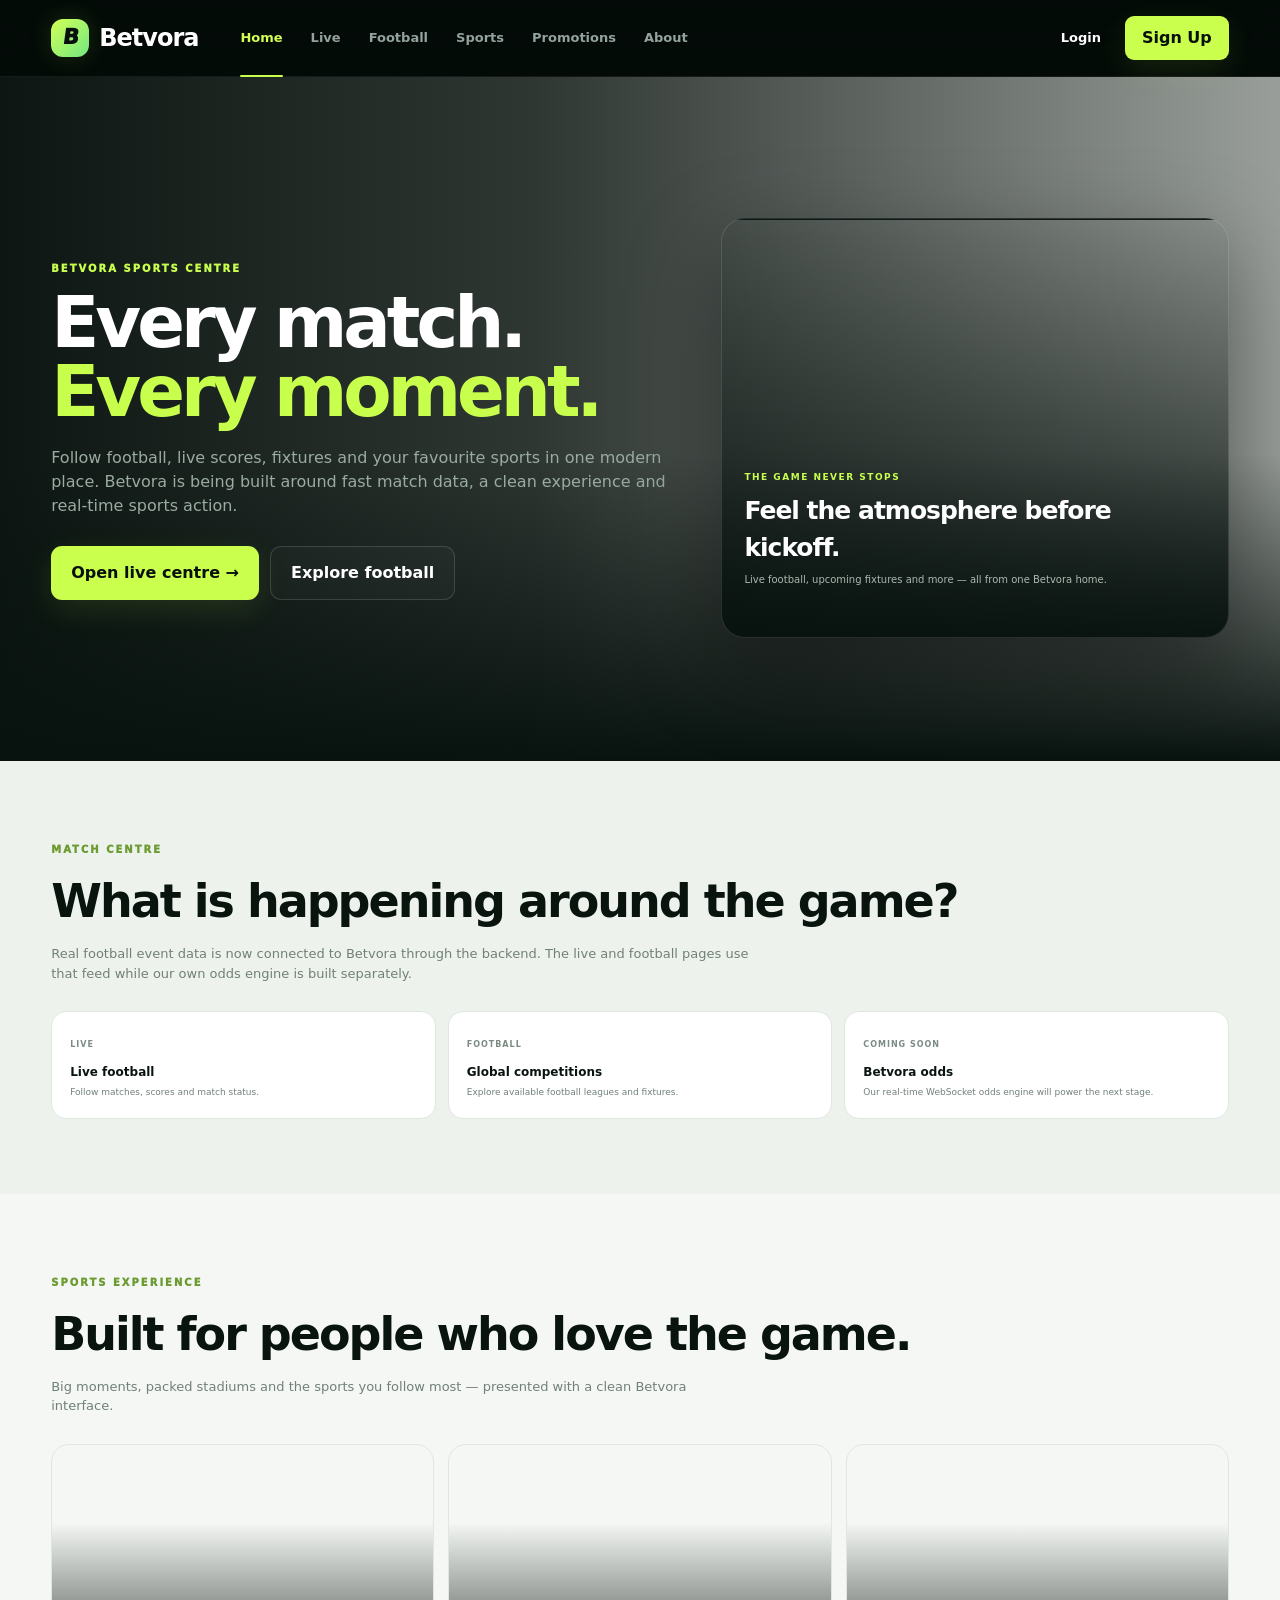
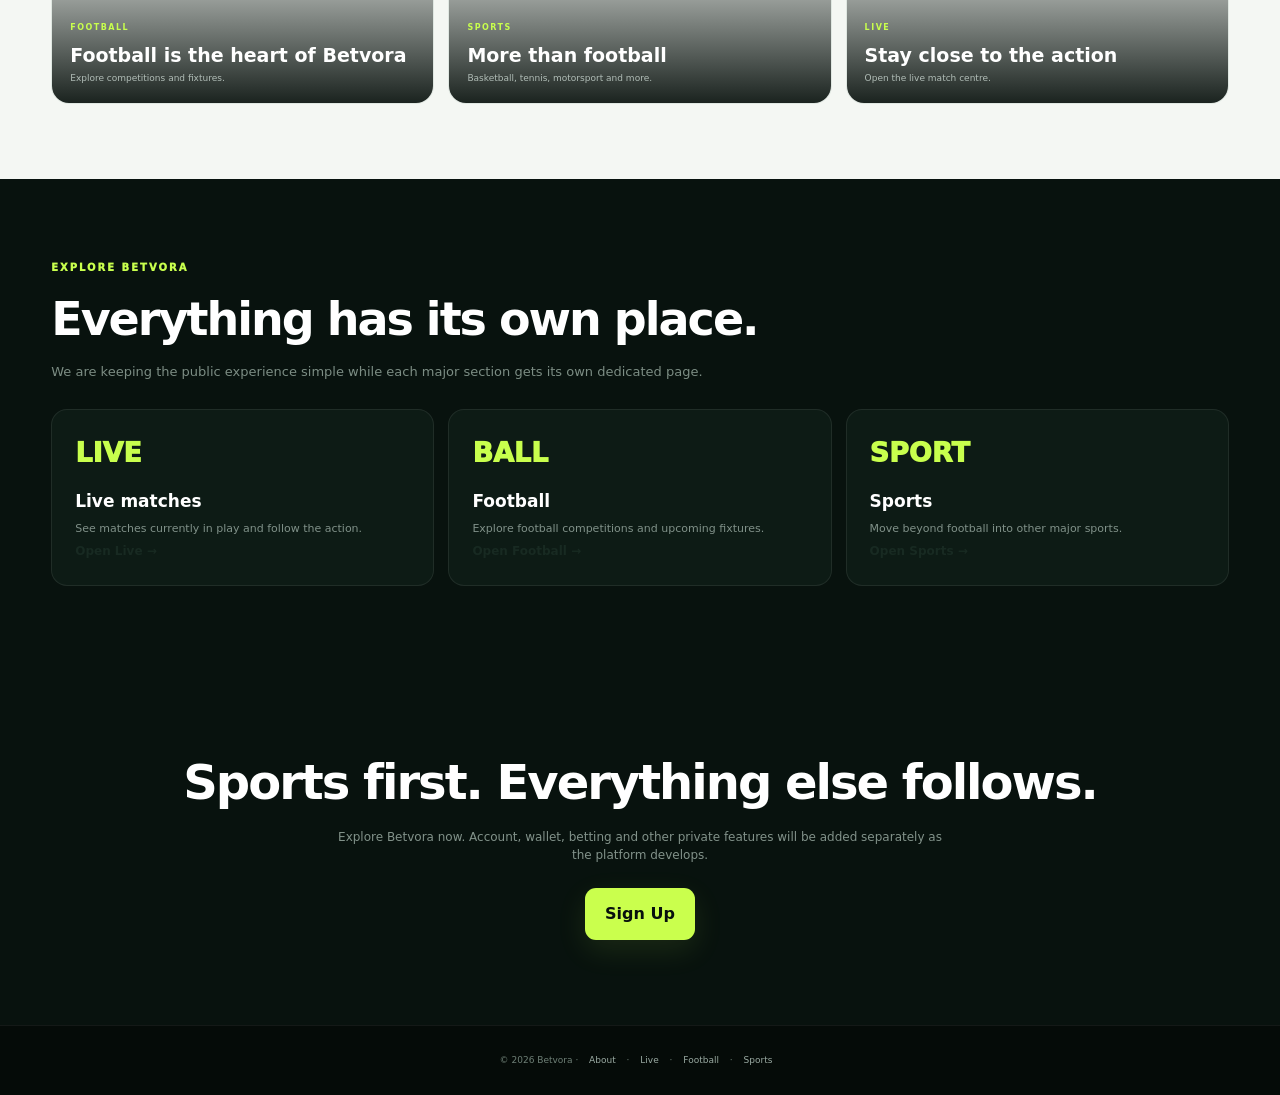
==== commit 92ab22d7: "Upgrade Betvora home page with online sports imagery" ====
--- a/index.html
+++ b/index.html
@@ -1,6 +1,38 @@
 <!DOCTYPE html>
-<html lang="en"><head><meta charset="UTF-8"><meta name="viewport" content="width=device-width, initial-scale=1.0"><meta name="description" content="Betvora — modern live sports and match centre."><meta name="theme-color" content="#06110d"><link rel="icon" type="image/svg+xml" href="favicon.svg"><link rel="stylesheet" href="style.css"><link rel="stylesheet" href="pages.css"><title>Betvora — Home</title></head>
-<body><header class="site-header"><div class="container nav-wrap"><a class="brand" href="index.html"><span class="brand-mark"><span>B</span></span><span>Betvora</span></a><nav class="desktop-nav"><a class="active" href="index.html">Home</a><a href="live.html">Live</a><a href="football.html">Football</a><a href="sports.html">Sports</a><a href="promotions.html">Promotions</a><a href="about.html">About</a></nav><div class="nav-actions"><a class="login-btn" href="login.html">Login</a><a class="primary-btn small" href="register.html">Sign Up</a></div><button class="menu-btn" id="menuBtn">☰</button></div><nav class="mobile-nav" id="mobileNav"><a href="index.html">Home</a><a href="live.html">Live</a><a href="football.html">Football</a><a href="sports.html">Sports</a><a href="promotions.html">Promotions</a><a href="about.html">About</a></nav></header>
-<main class="page-main"><section class="page-hero" style="min-height:72vh;display:grid;align-items:center"><div class="container page-hero-grid"><div><span class="page-kicker">BETVORA SPORTS CENTRE</span><h1>Every match.<br><span>Every moment.</span></h1><p>Welcome to Betvora — a modern sports destination built around live scores, football, fixtures and a growing range of sports. The public pages let visitors explore the action before entering the private sportsbook.</p><div class="hero-actions"><a class="primary-btn" href="live.html">Open live centre →</a><a class="ghost-btn" href="football.html">Explore football</a></div></div><div class="page-panel"><div class="page-panel-title"><b>● LIVE MONITOR</b><span>Updating now</span></div><div class="page-list"><div class="page-list-row"><div><strong>Manchester City</strong><small>Premier League · 63'</small></div><span class="page-score">1 : 0</span><div><strong>Liverpool</strong></div></div><div class="page-list-row"><div><strong>Real Madrid</strong><small>La Liga · 74'</small></div><span class="page-score">2 : 2</span><div><strong>Barcelona</strong></div></div><div class="page-list-row"><div><strong>Arsenal</strong><small>Premier League · 68'</small></div><span class="page-score">2 : 1</span><div><strong>Chelsea</strong></div></div></div></div></div></section>
-<section class="page-section"><div class="container"><div class="page-heading"><span class="page-kicker">EXPLORE BETVORA</span><h2>Everything now has its own page.</h2><p>The navigation is no longer one extremely long page. Each area has its own dedicated experience while keeping the same Betvora header and visual identity.</p></div><div class="card-grid"><article class="info-card"><div class="info-number">LIVE</div><h3>Live matches</h3><p>See matches currently in play, scores, minutes and live match information.</p><a class="text-link" href="live.html">Open Live →</a></article><article class="info-card"><div class="info-number">BALL</div><h3>Football</h3><p>Explore football competitions, fixtures and the biggest leagues.</p><a class="text-link" href="football.html">Open Football →</a></article><article class="info-card"><div class="info-number">SPORT</div><h3>Sports</h3><p>Move beyond football into basketball, tennis, motorsport and more.</p><a class="text-link" href="sports.html">Open Sports →</a></article><article class="info-card"><div class="info-number">OFFERS</div><h3>Promotions</h3><p>Future welcome offers and campaigns will live in their own dedicated section.</p><a class="text-link" href="promotions.html">Open Promotions →</a></article><article class="info-card"><div class="info-number">ABOUT</div><h3>About Betvora</h3><p>Learn what Betvora is building and how the platform will evolve.</p><a class="text-link" href="about.html">About Betvora →</a></article><article class="info-card"><div class="info-number">ACCOUNT</div><h3>Login or Sign Up</h3><p>The top-right account controls take users into the private authenticated experience.</p><a class="text-link" href="register.html">Create account →</a></article></div></div></section>
-<section class="page-cta"><div class="container"><h2>Sports first. Everything else follows.</h2><p>Explore the public Betvora pages now. Betting features will be added separately behind authentication.</p><a class="primary-btn" href="register.html">Sign Up</a></div></section></main><footer class="simple-footer">© 2026 Betvora · <a href="about.html">About</a> · <a href="live.html">Live</a> · <a href="football.html">Football</a></footer><script src="script.js"></script></body></html>+<html lang="en">
+<head>
+<meta charset="UTF-8">
+<meta name="viewport" content="width=device-width, initial-scale=1.0">
+<meta name="description" content="Betvora — modern live sports, football and match centre.">
+<meta name="theme-color" content="#06110d">
+<link rel="icon" type="image/svg+xml" href="favicon.svg">
+<link rel="stylesheet" href="style.css">
+<link rel="stylesheet" href="pages.css">
+<title>Betvora — Home</title>
+<style>
+.home-hero{position:relative;overflow:hidden;background-image:linear-gradient(90deg,rgba(4,13,9,.96) 0%,rgba(4,13,9,.82) 42%,rgba(4,13,9,.38) 100%),url('https://images.unsplash.com/photo-1508098682722-e99c43a406b2?auto=format&fit=crop&w=1800&q=85');background-size:cover;background-position:center;}
+.home-hero:after{content:"";position:absolute;inset:0;background:linear-gradient(180deg,transparent 55%,#08120e 100%);pointer-events:none}.home-hero>.container{position:relative;z-index:1}.home-visual{min-height:420px;border-radius:24px;overflow:hidden;position:relative;background-image:linear-gradient(180deg,rgba(6,16,12,.08),rgba(6,16,12,.92)),url('https://images.unsplash.com/photo-1579952363873-27f3bade9f55?auto=format&fit=crop&w=1100&q=85');background-size:cover;background-position:center;box-shadow:0 30px 90px rgba(0,0,0,.4);border:1px solid rgba(255,255,255,.12)}
+.home-visual-content{position:absolute;left:22px;right:22px;bottom:22px}.home-visual-content span{font-size:9px;color:#c8ff4d;font-weight:900;letter-spacing:1.5px}.home-visual-content h3{color:#fff;font-size:25px;letter-spacing:-1px;margin-top:5px}.home-visual-content p{color:#aab9b2;font-size:10px;margin-top:5px}.home-image-grid{display:grid;grid-template-columns:repeat(3,1fr);gap:14px}.home-image-card{height:260px;border-radius:18px;overflow:hidden;position:relative;background-size:cover;background-position:center;border:1px solid #dfe7e1}.home-image-card:after{content:"";position:absolute;inset:0;background:linear-gradient(180deg,transparent 30%,rgba(3,12,8,.9) 100%)}.home-image-card:nth-child(1){background-image:url('https://images.unsplash.com/photo-1553778263-73a83bab9b0c?auto=format&fit=crop&w=900&q=80')}.home-image-card:nth-child(2){background-image:url('https://images.unsplash.com/photo-1518609878373-06d740f60d8b?auto=format&fit=crop&w=900&q=80')}.home-image-card:nth-child(3){background-image:url('https://images.unsplash.com/photo-1461896836934-ffe607ba8211?auto=format&fit=crop&w=900&q=80')}.home-image-card-content{position:absolute;z-index:1;left:18px;right:18px;bottom:17px;color:#fff}.home-image-card-content span{font-size:8px;color:#c8ff4d;font-weight:900;letter-spacing:1.5px}.home-image-card-content h3{font-size:19px;margin-top:4px}.home-image-card-content p{font-size:9px;color:#b1bdb7;margin-top:3px}.home-match-strip{display:grid;grid-template-columns:1fr 1fr 1fr;gap:12px}.home-match{background:#fff;border:1px solid #dfe7e1;border-radius:15px;padding:18px}.home-match small{color:#7b8b83;font-size:8px;font-weight:900;letter-spacing:1px}.home-match b{display:block;font-size:12px;margin-top:9px}.home-match span{display:block;color:#718078;font-size:9px;margin-top:5px}@media(max-width:800px){.home-image-grid,.home-match-strip{grid-template-columns:1fr}.home-visual{min-height:320px}.home-hero{background-position:65% center}}
+</style>
+</head>
+<body>
+<header class="site-header"><div class="container nav-wrap"><a class="brand" href="index.html"><span class="brand-mark"><span>B</span></span><span>Betvora</span></a><nav class="desktop-nav"><a class="active" href="index.html">Home</a><a href="live.html">Live</a><a href="football.html">Football</a><a href="sports.html">Sports</a><a href="promotions.html">Promotions</a><a href="about.html">About</a></nav><div class="nav-actions"><a class="login-btn" href="login.html">Login</a><a class="primary-btn small" href="register.html">Sign Up</a></div><button class="menu-btn" id="menuBtn">☰</button></div><nav class="mobile-nav" id="mobileNav"><a href="index.html">Home</a><a href="live.html">Live</a><a href="football.html">Football</a><a href="sports.html">Sports</a><a href="promotions.html">Promotions</a><a href="about.html">About</a></nav></header>
+
+<main class="page-main">
+<section class="page-hero home-hero" style="min-height:76vh;display:grid;align-items:center">
+<div class="container page-hero-grid">
+<div><span class="page-kicker">BETVORA SPORTS CENTRE</span><h1>Every match.<br><span>Every moment.</span></h1><p>Follow football, live scores, fixtures and your favourite sports in one modern place. Betvora is being built around fast match data, a clean experience and real-time sports action.</p><div class="hero-actions"><a class="primary-btn" href="live.html">Open live centre →</a><a class="ghost-btn" href="football.html">Explore football</a></div></div>
+<div class="home-visual"><div class="home-visual-content"><span>THE GAME NEVER STOPS</span><h3>Feel the atmosphere before kickoff.</h3><p>Live football, upcoming fixtures and more — all from one Betvora home.</p></div></div>
+</div></section>
+
+<section class="page-section alt"><div class="container"><div class="page-heading"><span class="page-kicker">MATCH CENTRE</span><h2>What is happening around the game?</h2><p>Real football event data is now connected to Betvora through the backend. The live and football pages use that feed while our own odds engine is built separately.</p></div><div class="home-match-strip"><div class="home-match"><small>LIVE</small><b>Live football</b><span>Follow matches, scores and match status.</span></div><div class="home-match"><small>FOOTBALL</small><b>Global competitions</b><span>Explore available football leagues and fixtures.</span></div><div class="home-match"><small>COMING SOON</small><b>Betvora odds</b><span>Our real-time WebSocket odds engine will power the next stage.</span></div></div></div></section>
+
+<section class="page-section"><div class="container"><div class="page-heading"><span class="page-kicker">SPORTS EXPERIENCE</span><h2>Built for people who love the game.</h2><p>Big moments, packed stadiums and the sports you follow most — presented with a clean Betvora interface.</p></div><div class="home-image-grid"><a class="home-image-card" href="football.html"><div class="home-image-card-content"><span>FOOTBALL</span><h3>Football is the heart of Betvora</h3><p>Explore competitions and fixtures.</p></div></a><a class="home-image-card" href="sports.html"><div class="home-image-card-content"><span>SPORTS</span><h3>More than football</h3><p>Basketball, tennis, motorsport and more.</p></div></a><a class="home-image-card" href="live.html"><div class="home-image-card-content"><span>LIVE</span><h3>Stay close to the action</h3><p>Open the live match centre.</p></div></a></div></div></section>
+
+<section class="page-section dark"><div class="container"><div class="page-heading"><span class="page-kicker">EXPLORE BETVORA</span><h2>Everything has its own place.</h2><p>We are keeping the public experience simple while each major section gets its own dedicated page.</p></div><div class="card-grid"><article class="info-card"><div class="info-number">LIVE</div><h3>Live matches</h3><p>See matches currently in play and follow the action.</p><a class="text-link" href="live.html">Open Live →</a></article><article class="info-card"><div class="info-number">BALL</div><h3>Football</h3><p>Explore football competitions and upcoming fixtures.</p><a class="text-link" href="football.html">Open Football →</a></article><article class="info-card"><div class="info-number">SPORT</div><h3>Sports</h3><p>Move beyond football into other major sports.</p><a class="text-link" href="sports.html">Open Sports →</a></article></div></div></section>
+
+<section class="page-cta"><div class="container"><h2>Sports first. Everything else follows.</h2><p>Explore Betvora now. Account, wallet, betting and other private features will be added separately as the platform develops.</p><a class="primary-btn" href="register.html">Sign Up</a></div></section>
+</main>
+<footer class="simple-footer">© 2026 Betvora · <a href="about.html">About</a> · <a href="live.html">Live</a> · <a href="football.html">Football</a> · <a href="sports.html">Sports</a></footer>
+<script src="script.js"></script>
+</body></html>
--- a/pages.css
+++ b/pages.css
@@ -1 +1,3 @@
-.page-main{background:#f4f7f3;color:#09140f;min-height:calc(100vh - 76px)}.page-hero{padding:82px 0 65px;background:radial-gradient(circle at 78% 15%,rgba(139,255,79,.12),transparent 30%),linear-gradient(180deg,#06100c,#08130f);color:#fff}.page-hero-grid{display:grid;grid-template-columns:1.1fr .9fr;gap:50px;align-items:center}.page-hero h1{font-size:clamp(44px,5.5vw,74px);letter-spacing:-4px;margin-top:10px}.page-hero h1 span{color:#c8ff4d}.page-hero p{max-width:650px;color:#9aaba3;font-size:16px;margin:20px 0 28px}.page-kicker{color:#c8ff4d;font-size:10px;font-weight:950;letter-spacing:2px}.page-panel{border:1px solid rgba(255,255,255,.1);border-radius:20px;background:rgba(255,255,255,.055);padding:18px;box-shadow:0 30px 90px rgba(0,0,0,.3)}.page-panel-title{display:flex;justify-content:space-between;color:#9aaba3;font-size:10px;padding-bottom:13px;border-bottom:1px solid rgba(255,255,255,.08)}.page-panel-title b{color:#c8ff4d}.page-list{display:grid;gap:9px;margin-top:13px}.page-list-row{display:flex;justify-content:space-between;align-items:center;padding:14px;border-radius:11px;background:rgba(0,0,0,.18);font-size:11px}.page-list-row small{display:block;color:#72837b;font-size:9px;margin-top:3px}.page-list-row strong{color:#fff}.page-score{font-size:18px;font-weight:950}.page-section{padding:75px 0}.page-section.dark{background:#08120e;color:#fff}.page-section.alt{background:#edf2ed}.page-heading{margin-bottom:28px}.page-heading .page-kicker{color:#6b9b31}.page-section.dark .page-heading .page-kicker{color:#c8ff4d}.page-heading h2{font-size:clamp(30px,4vw,46px);letter-spacing:-2px;margin-top:7px}.page-heading p{color:#718078;font-size:13px;max-width:700px;margin-top:8px}.page-section.dark .page-heading p{color:#7c8d84}.card-grid{display:grid;grid-template-columns:repeat(3,1fr);gap:14px}.info-card{background:#fff;border:1px solid #dfe7e1;border-radius:16px;padding:23px;min-height:175px}.dark .info-card{background:#0d1b15;border-color:rgba(255,255,255,.08)}.info-card h3{font-size:17px}.info-card p{color:#718078;font-size:11px;margin-top:7px}.dark .info-card p{color:#809189}.info-number{font-size:27px;font-weight:950;color:#c8ff4d;margin-bottom:15px}.fixture-board{border:1px solid #dfe7e1;border-radius:16px;overflow:hidden;background:#fff}.fixture-board-row{display:grid;grid-template-columns:1.1fr 1.8fr .8fr .8fr;gap:15px;align-items:center;padding:17px 19px;border-bottom:1px solid #e8ede9;font-size:11px}.fixture-board-row:last-child{border-bottom:0}.fixture-board-row.head{background:#eef3ee;color:#7b8b83;font-size:8px;font-weight:950;letter-spacing:1px}.fixture-board-row small{display:block;color:#8a9891;font-size:8px;margin-top:3px}.live-pill{color:#6b9b31;font-weight:950;font-size:9px}.sport-page-grid{display:grid;grid-template-columns:repeat(4,1fr);gap:13px}.sport-page-card{border:1px solid rgba(255,255,255,.08);border-radius:17px;padding:25px;background:#0d1b15;min-height:205px}.sport-page-card .sport-icon{margin-bottom:25px}.sport-page-card h3{font-size:19px}.sport-page-card p{color:#7f9087;font-size:11px;margin-top:6px}.promo-banner{display:grid;grid-template-columns:1.3fr .7fr;gap:20px;align-items:center;background:linear-gradient(135deg,#172a20,#0d1814);border:1px solid rgba(255,255,255,.08);border-radius:20px;padding:35px;color:#fff}.promo-banner h2{font-size:clamp(30px,4vw,48px);letter-spacing:-2px}.promo-banner p{color:#90a098;font-size:12px;max-width:620px;margin:10px 0 22px}.promo-code{justify-self:end;border:1px dashed rgba(200,255,77,.45);border-radius:14px;padding:25px 32px;text-align:center;background:rgba(200,255,77,.04)}.promo-code span{display:block;color:#7f9087;font-size:9px;letter-spacing:1px}.promo-code strong{display:block;color:#c8ff4d;font-size:27px;margin-top:5px}.about-grid{display:grid;grid-template-columns:1fr 1fr;gap:65px}.about-copy p{color:#687870;font-size:13px;margin-top:15px}.value-list{display:grid;gap:12px}.value-item{background:#fff;border:1px solid #dfe7e1;border-radius:14px;padding:18px}.value-item b{font-size:12px}.value-item p{color:#718078;font-size:10px;margin-top:4px}.page-cta{text-align:center;background:#08120e;color:#fff;padding:85px 0}.page-cta h2{font-size:clamp(31px,4vw,48px);letter-spacing:-2px}.page-cta p{color:#82928a;font-size:12px;max-width:620px;margin:10px auto 24px}.simple-footer{background:#050b08;color:#6f8077;padding:28px 0;font-size:9px;text-align:center;border-top:1px solid rgba(255,255,255,.06)}.simple-footer a{color:#9aaaA2;text-decoration:none;margin:0 8px}.auth-page{min-height:calc(100vh - 76px);display:grid;place-items:center;background:radial-gradient(circle at 50% 15%,rgba(139,255,79,.1),transparent 35%),#06100c;padding:55px 20px}.auth-card{width:min(440px,100%);background:#fff;border-radius:18px;padding:32px;box-shadow:0 30px 90px rgba(0,0,0,.35);color:#09140f}.auth-card h1{font-size:32px;letter-spacing:-1.5px}.auth-card p{color:#718078;font-size:12px;margin:7px 0 22px}.auth-card label{display:block;font-size:10px;font-weight:850;margin:13px 0 6px}.auth-card input{width:100%;border:1px solid #dce4de;border-radius:9px;padding:12px;font:inherit}.auth-card .primary-btn{width:100%;border:0;margin-top:18px;cursor:pointer}.auth-back{display:inline-block;color:#718078;font-size:10px;text-decoration:none;margin-top:16px}@media(max-width:850px){.page-hero-grid,.about-grid,.promo-banner{grid-template-columns:1fr}.card-grid{grid-template-columns:1fr 1fr}.sport-page-grid{grid-template-columns:1fr 1fr}.fixture-board-row{grid-template-columns:1fr 1.5fr .7fr}.fixture-board-row span:last-child{display:none}.promo-code{justify-self:start}.desktop-nav{gap:15px}.nav-wrap{gap:16px}}@media(max-width:600px){.desktop-nav{display:none}.menu-btn{display:block;margin-left:auto}.nav-actions{display:none}.card-grid,.sport-page-grid{grid-template-columns:1fr}.page-hero{padding:60px 0 50px}.page-hero h1{letter-spacing:-2.5px}.page-section{padding:58px 0}.fixture-board-row{grid-template-columns:1fr 1.4fr .65fr;padding:14px 11px;font-size:9px}.fixture-board-row small{font-size:7px}.page-hero-grid{gap:30px}.promo-banner{padding:25px}.promo-code{width:100%}}+.page-main{background:#f4f7f3;color:#09140f;min-height:calc(100vh - 76px)}.page-hero{padding:82px 0 65px;background:radial-gradient(circle at 78% 15%,rgba(139,255,79,.12),transparent 30%),linear-gradient(180deg,#06100c,#08130f);color:#fff}.page-hero-grid{display:grid;grid-template-columns:1.1fr .9fr;gap:50px;align-items:center}.page-hero h1{font-size:clamp(44px,5.5vw,74px);letter-spacing:-4px;margin-top:10px}.page-hero h1 span{color:#c8ff4d}.page-hero p{max-width:650px;color:#9aaba3;font-size:16px;margin:20px 0 28px}.page-kicker{color:#c8ff4d;font-size:10px;font-weight:950;letter-spacing:2px}.page-panel{border:1px solid rgba(255,255,255,.1);border-radius:20px;background:rgba(255,255,255,.055);padding:18px;box-shadow:0 30px 90px rgba(0,0,0,.3)}.page-panel-title{display:flex;justify-content:space-between;color:#9aaba3;font-size:10px;padding-bottom:13px;border-bottom:1px solid rgba(255,255,255,.08)}.page-panel-title b{color:#c8ff4d}.page-list{display:grid;gap:9px;margin-top:13px}.page-list-row{display:flex;justify-content:space-between;align-items:center;padding:14px;border-radius:11px;background:rgba(0,0,0,.18);font-size:11px}.page-list-row small{display:block;color:#72837b;font-size:9px;margin-top:3px}.page-list-row strong{color:#fff}.page-score{font-size:18px;font-weight:950}.page-section{padding:75px 0}.page-section.dark{background:#08120e;color:#fff}.page-section.alt{background:#edf2ed}.page-heading{margin-bottom:28px}.page-heading .page-kicker{color:#6b9b31}.page-section.dark .page-heading .page-kicker{color:#c8ff4d}.page-heading h2{font-size:clamp(30px,4vw,46px);letter-spacing:-2px;margin-top:7px}.page-heading p{color:#718078;font-size:13px;max-width:700px;margin-top:8px}.page-section.dark .page-heading p{color:#7c8d84}.card-grid{display:grid;grid-template-columns:repeat(3,1fr);gap:14px}.info-card{background:#fff;border:1px solid #dfe7e1;border-radius:16px;padding:23px;min-height:175px}.dark .info-card{background:#0d1b15;border-color:rgba(255,255,255,.08)}.info-card h3{font-size:17px}.info-card p{color:#718078;font-size:11px;margin-top:7px}.dark .info-card p{color:#809189}.info-number{font-size:27px;font-weight:950;color:#c8ff4d;margin-bottom:15px}.fixture-board{border:1px solid #dfe7e1;border-radius:16px;overflow:hidden;background:#fff}.fixture-board-row{display:grid;grid-template-columns:1.1fr 1.8fr .8fr .8fr;gap:15px;align-items:center;padding:17px 19px;border-bottom:1px solid #e8ede9;font-size:11px}.fixture-board-row:last-child{border-bottom:0}.fixture-board-row.head{background:#eef3ee;color:#7b8b83;font-size:8px;font-weight:950;letter-spacing:1px}.fixture-board-row small{display:block;color:#8a9891;font-size:8px;margin-top:3px}.live-pill{color:#6b9b31;font-weight:950;font-size:9px}.sport-page-grid{display:grid;grid-template-columns:repeat(4,1fr);gap:13px}.sport-page-card{border:1px solid rgba(255,255,255,.08);border-radius:17px;padding:25px;background:#0d1b15;min-height:205px}.sport-page-card .sport-icon{margin-bottom:25px}.sport-page-card h3{font-size:19px}.sport-page-card p{color:#7f9087;font-size:11px;margin-top:6px}.promo-banner{display:grid;grid-template-columns:1.3fr .7fr;gap:20px;align-items:center;background:linear-gradient(135deg,#172a20,#0d1814);border:1px solid rgba(255,255,255,.08);border-radius:20px;padding:35px;color:#fff}.promo-banner h2{font-size:clamp(30px,4vw,48px);letter-spacing:-2px}.promo-banner p{color:#90a098;font-size:12px;max-width:620px;margin:10px 0 22px}.promo-code{justify-self:end;border:1px dashed rgba(200,255,77,.45);border-radius:14px;padding:25px 32px;text-align:center;background:rgba(200,255,77,.04)}.promo-code span{display:block;color:#7f9087;font-size:9px;letter-spacing:1px}.promo-code strong{display:block;color:#c8ff4d;font-size:27px;margin-top:5px}.about-grid{display:grid;grid-template-columns:1fr 1fr;gap:65px}.about-copy p{color:#687870;font-size:13px;margin-top:15px}.value-list{display:grid;gap:12px}.value-item{background:#fff;border:1px solid #dfe7e1;border-radius:14px;padding:18px}.value-item b{font-size:12px}.value-item p{color:#718078;font-size:10px;margin-top:4px}.page-cta{text-align:center;background:#08120e;color:#fff;padding:85px 0}.page-cta h2{font-size:clamp(31px,4vw,48px);letter-spacing:-2px}.page-cta p{color:#82928a;font-size:12px;max-width:620px;margin:10px auto 24px}.simple-footer{background:#050b08;color:#6f8077;padding:28px 0;font-size:9px;text-align:center;border-top:1px solid rgba(255,255,255,.06)}.simple-footer a{color:#9aaaA2;text-decoration:none;margin:0 8px}.auth-page{min-height:calc(100vh - 76px);display:grid;place-items:center;background:radial-gradient(circle at 50% 15%,rgba(139,255,79,.1),transparent 35%),#06100c;padding:55px 20px}.auth-card{width:min(440px,100%);background:#fff;border-radius:18px;padding:32px;box-shadow:0 30px 90px rgba(0,0,0,.35);color:#09140f}.auth-card h1{font-size:32px;letter-spacing:-1.5px}.auth-card p{color:#718078;font-size:12px;margin:7px 0 22px}.auth-card label{display:block;font-size:10px;font-weight:850;margin:13px 0 6px}.auth-card input{width:100%;border:1px solid #dce4de;border-radius:9px;padding:12px;font:inherit}.auth-card .primary-btn{width:100%;border:0;margin-top:18px;cursor:pointer}.auth-back{display:inline-block;color:#718078;font-size:10px;text-decoration:none;margin-top:16px}.league-controls{display:flex;align-items:center;gap:12px;margin:-4px 0 24px}.league-controls label{font-size:10px;font-weight:900;text-transform:uppercase;letter-spacing:1px;color:#6f8077}.league-controls select{min-width:240px;border:1px solid #d5dfd8;background:#fff;border-radius:10px;padding:11px 13px;font:inherit;color:#09140f}.league-card{min-height:160px}.league-card small{display:block;color:#9aa8a1;font-size:9px;margin-top:12px}.league-logo{display:inline-grid;place-items:center;width:40px;height:40px;border-radius:12px;background:#09140f;color:#c8ff4d;font-size:11px;font-weight:950;margin-bottom:16px}.match-grid{display:grid;grid-template-columns:repeat(2,1fr);gap:14px}.live-match-card{background:#fff;border:1px solid #dfe7e1;border-radius:16px;padding:18px;box-shadow:0 10px 30px rgba(5,20,12,.04)}.dark .live-match-card{background:#0d1b15;border-color:rgba(255,255,255,.08);color:#fff}.live-match-card.is-live{border-color:rgba(107,155,49,.35);box-shadow:0 10px 35px rgba(107,155,49,.08)}.match-top,.match-bottom{display:flex;justify-content:space-between;align-items:center;gap:10px}.competition-label{font-size:9px;font-weight:900;color:#6b9b31;text-transform:uppercase;letter-spacing:.8px}.match-status{font-size:9px;font-weight:900;color:#7b8b83}.is-live .match-status{color:#6b9b31}.teams-row{display:grid;grid-template-columns:1fr auto 1fr;gap:12px;align-items:center;padding:22px 0}.team-side{display:flex;align-items:center;gap:9px;min-width:0}.team-side.away{justify-content:flex-end;text-align:right}.team-side strong{font-size:12px;line-height:1.25}.team-badge{width:38px;height:38px;flex:0 0 38px;border-radius:50%;display:grid;place-items:center;background:#edf3ee;border:1px solid #dbe5de;overflow:hidden;color:#53655c;font-size:10px;font-weight:950}.dark .team-badge{background:#14241c;border-color:#24382e;color:#c8ff4d}.team-badge img{width:29px;height:29px;object-fit:contain}.match-score{font-size:20px;font-weight:950;white-space:nowrap}.match-bottom{border-top:1px solid #e8ede9;padding-top:11px;color:#89978f;font-size:8px}.dark .match-bottom{border-color:rgba(255,255,255,.08)}.match-bottom b{color:#6b9b31}.data-loading,.data-empty{grid-column:1/-1;padding:35px;text-align:center;color:#718078;font-size:12px;background:rgba(255,255,255,.5);border:1px dashed #cfd9d2;border-radius:14px}.dark .data-loading,.dark .data-empty{background:rgba(255,255,255,.03);border-color:rgba(255,255,255,.08);color:#809189}
+@media(max-width:850px){.page-hero-grid,.about-grid,.promo-banner{grid-template-columns:1fr}.card-grid{grid-template-columns:1fr 1fr}.sport-page-grid{grid-template-columns:1fr 1fr}.match-grid{grid-template-columns:1fr}.fixture-board-row{grid-template-columns:1fr 1.5fr .7fr}.fixture-board-row span:last-child{display:none}.promo-code{justify-self:start}.desktop-nav{gap:15px}.nav-wrap{gap:16px}}
+@media(max-width:600px){.desktop-nav{display:none}.menu-btn{display:block;margin-left:auto}.nav-actions{display:none}.card-grid,.sport-page-grid,.match-grid{grid-template-columns:1fr}.page-hero{padding:60px 0 50px}.page-hero h1{letter-spacing:-2.5px}.page-section{padding:58px 0}.fixture-board-row{grid-template-columns:1fr 1.4fr .65fr;padding:14px 11px;font-size:9px}.fixture-board-row small{font-size:7px}.page-hero-grid{gap:30px}.promo-banner{padding:25px}.promo-code{width:100%}.league-controls{align-items:flex-start;flex-direction:column}.league-controls select{width:100%;min-width:0}.teams-row{gap:7px}.team-side strong{font-size:10px}.team-badge{width:32px;height:32px;flex-basis:32px}.team-badge img{width:24px;height:24px}.match-score{font-size:17px}}
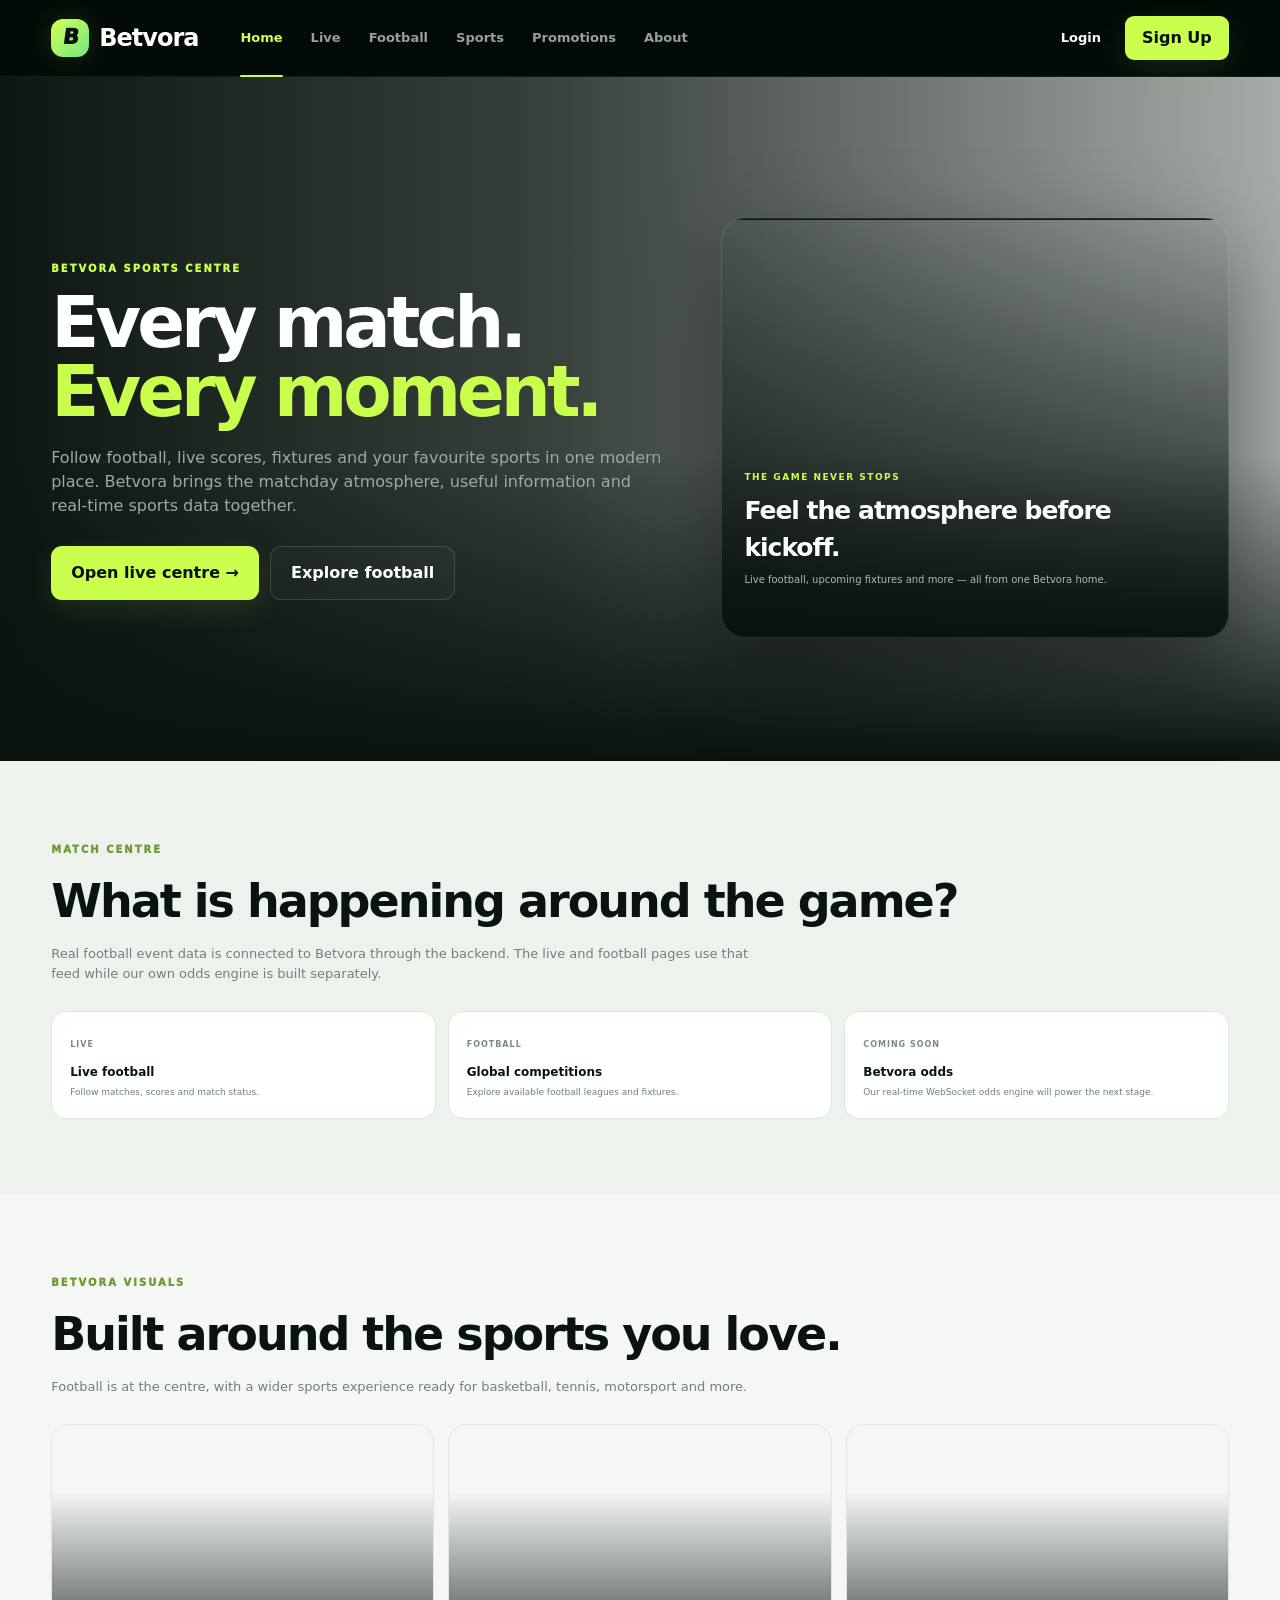
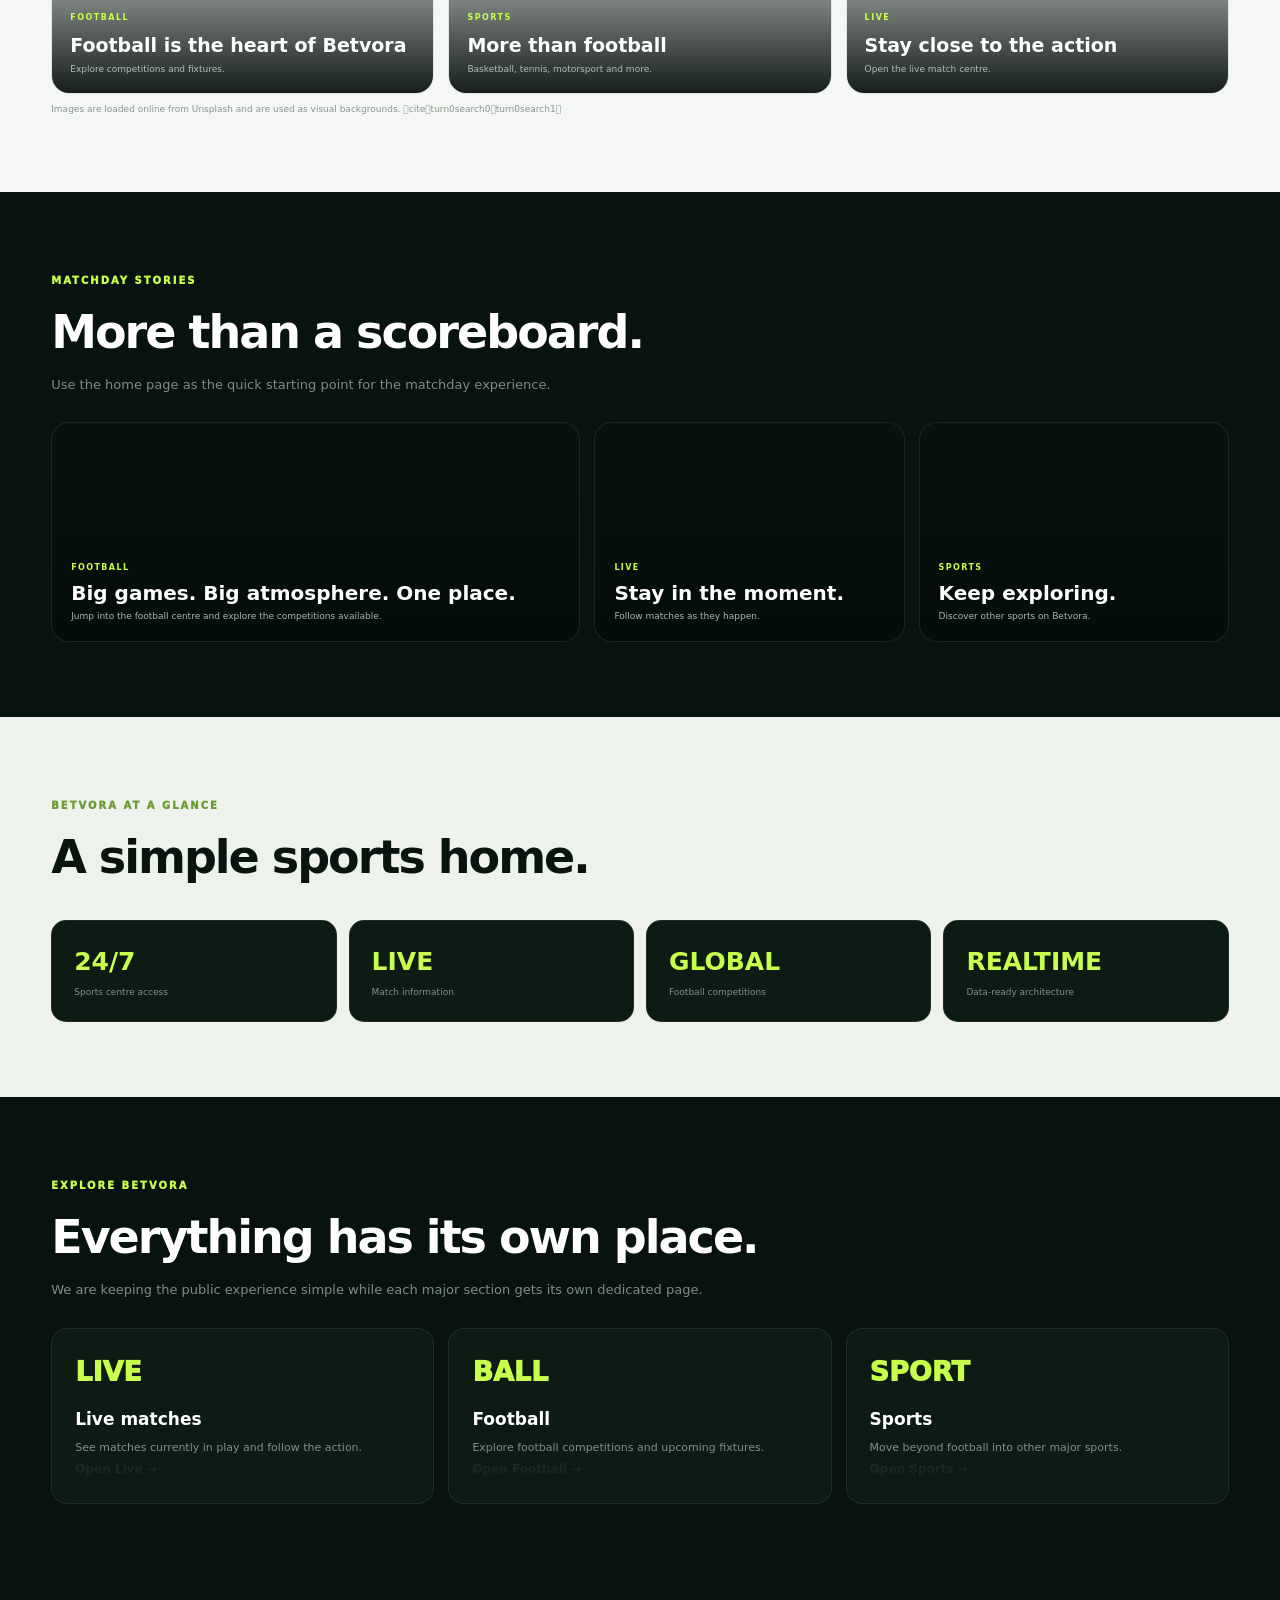
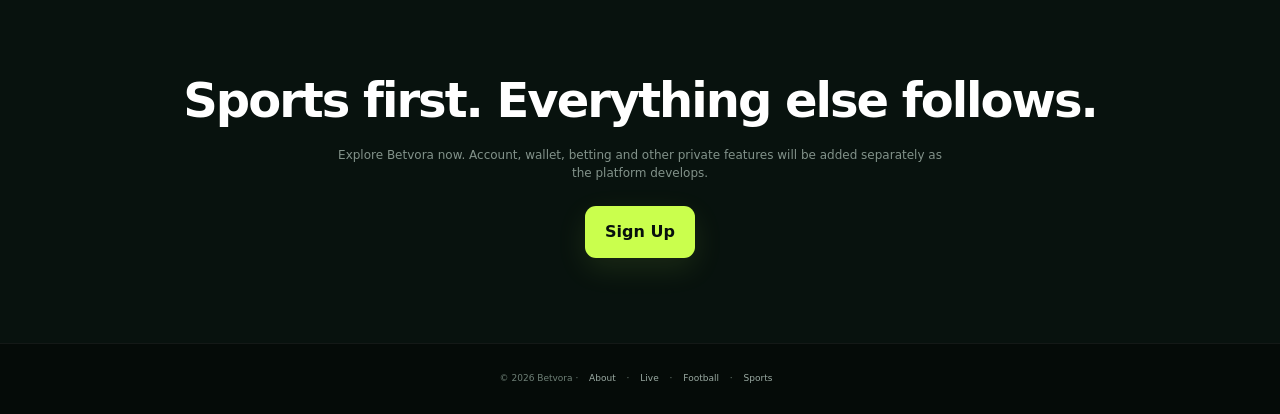
==== commit c2d91ea7: "Upgrade Betvora home page with online sports imagery and match highlights" ====
--- a/index.html
+++ b/index.html
@@ -10,27 +10,18 @@
 <link rel="stylesheet" href="pages.css">
 <title>Betvora — Home</title>
 <style>
-.home-hero{position:relative;overflow:hidden;background-image:linear-gradient(90deg,rgba(4,13,9,.96) 0%,rgba(4,13,9,.82) 42%,rgba(4,13,9,.38) 100%),url('https://images.unsplash.com/photo-1508098682722-e99c43a406b2?auto=format&fit=crop&w=1800&q=85');background-size:cover;background-position:center;}
-.home-hero:after{content:"";position:absolute;inset:0;background:linear-gradient(180deg,transparent 55%,#08120e 100%);pointer-events:none}.home-hero>.container{position:relative;z-index:1}.home-visual{min-height:420px;border-radius:24px;overflow:hidden;position:relative;background-image:linear-gradient(180deg,rgba(6,16,12,.08),rgba(6,16,12,.92)),url('https://images.unsplash.com/photo-1579952363873-27f3bade9f55?auto=format&fit=crop&w=1100&q=85');background-size:cover;background-position:center;box-shadow:0 30px 90px rgba(0,0,0,.4);border:1px solid rgba(255,255,255,.12)}
-.home-visual-content{position:absolute;left:22px;right:22px;bottom:22px}.home-visual-content span{font-size:9px;color:#c8ff4d;font-weight:900;letter-spacing:1.5px}.home-visual-content h3{color:#fff;font-size:25px;letter-spacing:-1px;margin-top:5px}.home-visual-content p{color:#aab9b2;font-size:10px;margin-top:5px}.home-image-grid{display:grid;grid-template-columns:repeat(3,1fr);gap:14px}.home-image-card{height:260px;border-radius:18px;overflow:hidden;position:relative;background-size:cover;background-position:center;border:1px solid #dfe7e1}.home-image-card:after{content:"";position:absolute;inset:0;background:linear-gradient(180deg,transparent 30%,rgba(3,12,8,.9) 100%)}.home-image-card:nth-child(1){background-image:url('https://images.unsplash.com/photo-1553778263-73a83bab9b0c?auto=format&fit=crop&w=900&q=80')}.home-image-card:nth-child(2){background-image:url('https://images.unsplash.com/photo-1518609878373-06d740f60d8b?auto=format&fit=crop&w=900&q=80')}.home-image-card:nth-child(3){background-image:url('https://images.unsplash.com/photo-1461896836934-ffe607ba8211?auto=format&fit=crop&w=900&q=80')}.home-image-card-content{position:absolute;z-index:1;left:18px;right:18px;bottom:17px;color:#fff}.home-image-card-content span{font-size:8px;color:#c8ff4d;font-weight:900;letter-spacing:1.5px}.home-image-card-content h3{font-size:19px;margin-top:4px}.home-image-card-content p{font-size:9px;color:#b1bdb7;margin-top:3px}.home-match-strip{display:grid;grid-template-columns:1fr 1fr 1fr;gap:12px}.home-match{background:#fff;border:1px solid #dfe7e1;border-radius:15px;padding:18px}.home-match small{color:#7b8b83;font-size:8px;font-weight:900;letter-spacing:1px}.home-match b{display:block;font-size:12px;margin-top:9px}.home-match span{display:block;color:#718078;font-size:9px;margin-top:5px}@media(max-width:800px){.home-image-grid,.home-match-strip{grid-template-columns:1fr}.home-visual{min-height:320px}.home-hero{background-position:65% center}}
+.home-hero{position:relative;overflow:hidden;background-image:linear-gradient(90deg,rgba(4,13,9,.96) 0%,rgba(4,13,9,.78) 43%,rgba(4,13,9,.32) 100%),url('https://images.unsplash.com/photo-1508098682722-e99c43a406b2?auto=format&fit=crop&w=2000&q=85');background-size:cover;background-position:center}.home-hero:after{content:"";position:absolute;inset:0;background:linear-gradient(180deg,transparent 55%,#08120e 100%);pointer-events:none}.home-hero>.container{position:relative;z-index:1}.home-visual{min-height:420px;border-radius:24px;overflow:hidden;position:relative;background-image:linear-gradient(180deg,rgba(6,16,12,.08),rgba(6,16,12,.94)),url('https://images.unsplash.com/photo-1579952363873-27f3bade9f55?auto=format&fit=crop&w=1200&q=85');background-size:cover;background-position:center;box-shadow:0 30px 90px rgba(0,0,0,.4);border:1px solid rgba(255,255,255,.12)}.home-visual-content{position:absolute;left:22px;right:22px;bottom:22px}.home-visual-content span{font-size:9px;color:#c8ff4d;font-weight:900;letter-spacing:1.5px}.home-visual-content h3{color:#fff;font-size:25px;letter-spacing:-1px;margin-top:5px}.home-visual-content p{color:#aab9b2;font-size:10px;margin-top:5px}.home-image-grid{display:grid;grid-template-columns:repeat(3,1fr);gap:14px}.home-image-card{height:270px;border-radius:18px;overflow:hidden;position:relative;background-size:cover;background-position:center;border:1px solid #dfe7e1;text-decoration:none}.home-image-card:after{content:"";position:absolute;inset:0;background:linear-gradient(180deg,transparent 25%,rgba(3,12,8,.92) 100%)}.home-image-card:nth-child(1){background-image:url('https://images.unsplash.com/photo-1553778263-73a83bab9b0c?auto=format&fit=crop&w=1000&q=82')}.home-image-card:nth-child(2){background-image:url('https://images.unsplash.com/photo-1518609878373-06d740f60d8b?auto=format&fit=crop&w=1000&q=82')}.home-image-card:nth-child(3){background-image:url('https://images.unsplash.com/photo-1461896836934-ffe607ba8211?auto=format&fit=crop&w=1000&q=82')}.home-image-card-content{position:absolute;z-index:1;left:18px;right:18px;bottom:17px;color:#fff}.home-image-card-content span{font-size:8px;color:#c8ff4d;font-weight:900;letter-spacing:1.5px}.home-image-card-content h3{font-size:19px;margin-top:4px}.home-image-card-content p{font-size:9px;color:#b1bdb7;margin-top:3px}.home-match-strip{display:grid;grid-template-columns:repeat(3,1fr);gap:12px}.home-match{background:#fff;border:1px solid #dfe7e1;border-radius:15px;padding:18px}.home-match small{color:#7b8b83;font-size:8px;font-weight:900;letter-spacing:1px}.home-match b{display:block;font-size:12px;margin-top:9px}.home-match span{display:block;color:#718078;font-size:9px;margin-top:5px}.home-news-grid{display:grid;grid-template-columns:1.45fr .85fr .85fr;gap:14px}.home-news-card{min-height:220px;border-radius:18px;overflow:hidden;position:relative;background-size:cover;background-position:center;text-decoration:none;border:1px solid rgba(255,255,255,.08)}.home-news-card:after{content:"";position:absolute;inset:0;background:linear-gradient(180deg,rgba(0,0,0,.05) 25%,rgba(3,12,8,.94) 100%)}.home-news-card:nth-child(1){background-image:url('https://images.unsplash.com/photo-1508098682722-e99c43a406b2?auto=format&fit=crop&w=1200&q=82')}.home-news-card:nth-child(2){background-image:url('https://images.unsplash.com/photo-1552674605-db6ffd4facb5?auto=format&fit=crop&w=900&q=82')}.home-news-card:nth-child(3){background-image:url('https://images.unsplash.com/photo-1461896836934-ffe607ba8211?auto=format&fit=crop&w=900&q=82')}.home-news-content{position:absolute;z-index:1;left:19px;right:19px;bottom:18px;color:#fff}.home-news-content span{font-size:8px;color:#c8ff4d;font-weight:900;letter-spacing:1.4px}.home-news-content h3{font-size:20px;line-height:1.1;margin-top:5px}.home-news-content p{font-size:9px;color:#aab8b1;margin-top:6px}.home-stat-row{display:grid;grid-template-columns:repeat(4,1fr);gap:12px}.home-stat{padding:22px;border:1px solid rgba(255,255,255,.08);border-radius:15px;background:#0d1b15}.home-stat strong{display:block;color:#c8ff4d;font-size:25px}.home-stat span{display:block;color:#82938a;font-size:9px;margin-top:5px}.home-image-note{margin-top:9px;color:#87968f;font-size:9px}.home-image-note a{color:#6b9b31}@media(max-width:850px){.home-image-grid,.home-news-grid{grid-template-columns:1fr}.home-match-strip,.home-stat-row{grid-template-columns:1fr 1fr}.home-visual{min-height:320px}}@media(max-width:600px){.home-match-strip,.home-stat-row{grid-template-columns:1fr}.home-hero{background-position:65% center}.home-hero .page-hero-grid{grid-template-columns:1fr}}
 </style>
 </head>
 <body>
 <header class="site-header"><div class="container nav-wrap"><a class="brand" href="index.html"><span class="brand-mark"><span>B</span></span><span>Betvora</span></a><nav class="desktop-nav"><a class="active" href="index.html">Home</a><a href="live.html">Live</a><a href="football.html">Football</a><a href="sports.html">Sports</a><a href="promotions.html">Promotions</a><a href="about.html">About</a></nav><div class="nav-actions"><a class="login-btn" href="login.html">Login</a><a class="primary-btn small" href="register.html">Sign Up</a></div><button class="menu-btn" id="menuBtn">☰</button></div><nav class="mobile-nav" id="mobileNav"><a href="index.html">Home</a><a href="live.html">Live</a><a href="football.html">Football</a><a href="sports.html">Sports</a><a href="promotions.html">Promotions</a><a href="about.html">About</a></nav></header>
-
 <main class="page-main">
-<section class="page-hero home-hero" style="min-height:76vh;display:grid;align-items:center">
-<div class="container page-hero-grid">
-<div><span class="page-kicker">BETVORA SPORTS CENTRE</span><h1>Every match.<br><span>Every moment.</span></h1><p>Follow football, live scores, fixtures and your favourite sports in one modern place. Betvora is being built around fast match data, a clean experience and real-time sports action.</p><div class="hero-actions"><a class="primary-btn" href="live.html">Open live centre →</a><a class="ghost-btn" href="football.html">Explore football</a></div></div>
-<div class="home-visual"><div class="home-visual-content"><span>THE GAME NEVER STOPS</span><h3>Feel the atmosphere before kickoff.</h3><p>Live football, upcoming fixtures and more — all from one Betvora home.</p></div></div>
-</div></section>
-
-<section class="page-section alt"><div class="container"><div class="page-heading"><span class="page-kicker">MATCH CENTRE</span><h2>What is happening around the game?</h2><p>Real football event data is now connected to Betvora through the backend. The live and football pages use that feed while our own odds engine is built separately.</p></div><div class="home-match-strip"><div class="home-match"><small>LIVE</small><b>Live football</b><span>Follow matches, scores and match status.</span></div><div class="home-match"><small>FOOTBALL</small><b>Global competitions</b><span>Explore available football leagues and fixtures.</span></div><div class="home-match"><small>COMING SOON</small><b>Betvora odds</b><span>Our real-time WebSocket odds engine will power the next stage.</span></div></div></div></section>
-
-<section class="page-section"><div class="container"><div class="page-heading"><span class="page-kicker">SPORTS EXPERIENCE</span><h2>Built for people who love the game.</h2><p>Big moments, packed stadiums and the sports you follow most — presented with a clean Betvora interface.</p></div><div class="home-image-grid"><a class="home-image-card" href="football.html"><div class="home-image-card-content"><span>FOOTBALL</span><h3>Football is the heart of Betvora</h3><p>Explore competitions and fixtures.</p></div></a><a class="home-image-card" href="sports.html"><div class="home-image-card-content"><span>SPORTS</span><h3>More than football</h3><p>Basketball, tennis, motorsport and more.</p></div></a><a class="home-image-card" href="live.html"><div class="home-image-card-content"><span>LIVE</span><h3>Stay close to the action</h3><p>Open the live match centre.</p></div></a></div></div></section>
-
+<section class="page-hero home-hero" style="min-height:76vh;display:grid;align-items:center"><div class="container page-hero-grid"><div><span class="page-kicker">BETVORA SPORTS CENTRE</span><h1>Every match.<br><span>Every moment.</span></h1><p>Follow football, live scores, fixtures and your favourite sports in one modern place. Betvora brings the matchday atmosphere, useful information and real-time sports data together.</p><div class="hero-actions"><a class="primary-btn" href="live.html">Open live centre →</a><a class="ghost-btn" href="football.html">Explore football</a></div></div><div class="home-visual"><div class="home-visual-content"><span>THE GAME NEVER STOPS</span><h3>Feel the atmosphere before kickoff.</h3><p>Live football, upcoming fixtures and more — all from one Betvora home.</p></div></div></div></section>
+<section class="page-section alt"><div class="container"><div class="page-heading"><span class="page-kicker">MATCH CENTRE</span><h2>What is happening around the game?</h2><p>Real football event data is connected to Betvora through the backend. The live and football pages use that feed while our own odds engine is built separately.</p></div><div class="home-match-strip"><div class="home-match"><small>LIVE</small><b>Live football</b><span>Follow matches, scores and match status.</span></div><div class="home-match"><small>FOOTBALL</small><b>Global competitions</b><span>Explore available football leagues and fixtures.</span></div><div class="home-match"><small>COMING SOON</small><b>Betvora odds</b><span>Our real-time WebSocket odds engine will power the next stage.</span></div></div></div></section>
+<section class="page-section"><div class="container"><div class="page-heading"><span class="page-kicker">BETVORA VISUALS</span><h2>Built around the sports you love.</h2><p>Football is at the centre, with a wider sports experience ready for basketball, tennis, motorsport and more.</p></div><div class="home-image-grid"><a class="home-image-card" href="football.html"><div class="home-image-card-content"><span>FOOTBALL</span><h3>Football is the heart of Betvora</h3><p>Explore competitions and fixtures.</p></div></a><a class="home-image-card" href="sports.html"><div class="home-image-card-content"><span>SPORTS</span><h3>More than football</h3><p>Basketball, tennis, motorsport and more.</p></div></a><a class="home-image-card" href="live.html"><div class="home-image-card-content"><span>LIVE</span><h3>Stay close to the action</h3><p>Open the live match centre.</p></div></a></div><p class="home-image-note">Images are loaded online from Unsplash and are used as visual backgrounds. citeturn0search0turn0search1</p></div></section>
+<section class="page-section dark"><div class="container"><div class="page-heading"><span class="page-kicker">MATCHDAY STORIES</span><h2>More than a scoreboard.</h2><p>Use the home page as the quick starting point for the matchday experience.</p></div><div class="home-news-grid"><a class="home-news-card" href="football.html"><div class="home-news-content"><span>FOOTBALL</span><h3>Big games. Big atmosphere. One place.</h3><p>Jump into the football centre and explore the competitions available.</p></div></a><a class="home-news-card" href="live.html"><div class="home-news-content"><span>LIVE</span><h3>Stay in the moment.</h3><p>Follow matches as they happen.</p></div></a><a class="home-news-card" href="sports.html"><div class="home-news-content"><span>SPORTS</span><h3>Keep exploring.</h3><p>Discover other sports on Betvora.</p></div></a></div></div></section>
+<section class="page-section alt"><div class="container"><div class="page-heading"><span class="page-kicker">BETVORA AT A GLANCE</span><h2>A simple sports home.</h2></div><div class="home-stat-row"><div class="home-stat"><strong>24/7</strong><span>Sports centre access</span></div><div class="home-stat"><strong>LIVE</strong><span>Match information</span></div><div class="home-stat"><strong>GLOBAL</strong><span>Football competitions</span></div><div class="home-stat"><strong>REALTIME</strong><span>Data-ready architecture</span></div></div></div></section>
 <section class="page-section dark"><div class="container"><div class="page-heading"><span class="page-kicker">EXPLORE BETVORA</span><h2>Everything has its own place.</h2><p>We are keeping the public experience simple while each major section gets its own dedicated page.</p></div><div class="card-grid"><article class="info-card"><div class="info-number">LIVE</div><h3>Live matches</h3><p>See matches currently in play and follow the action.</p><a class="text-link" href="live.html">Open Live →</a></article><article class="info-card"><div class="info-number">BALL</div><h3>Football</h3><p>Explore football competitions and upcoming fixtures.</p><a class="text-link" href="football.html">Open Football →</a></article><article class="info-card"><div class="info-number">SPORT</div><h3>Sports</h3><p>Move beyond football into other major sports.</p><a class="text-link" href="sports.html">Open Sports →</a></article></div></div></section>
-
 <section class="page-cta"><div class="container"><h2>Sports first. Everything else follows.</h2><p>Explore Betvora now. Account, wallet, betting and other private features will be added separately as the platform develops.</p><a class="primary-btn" href="register.html">Sign Up</a></div></section>
 </main>
 <footer class="simple-footer">© 2026 Betvora · <a href="about.html">About</a> · <a href="live.html">Live</a> · <a href="football.html">Football</a> · <a href="sports.html">Sports</a></footer>
